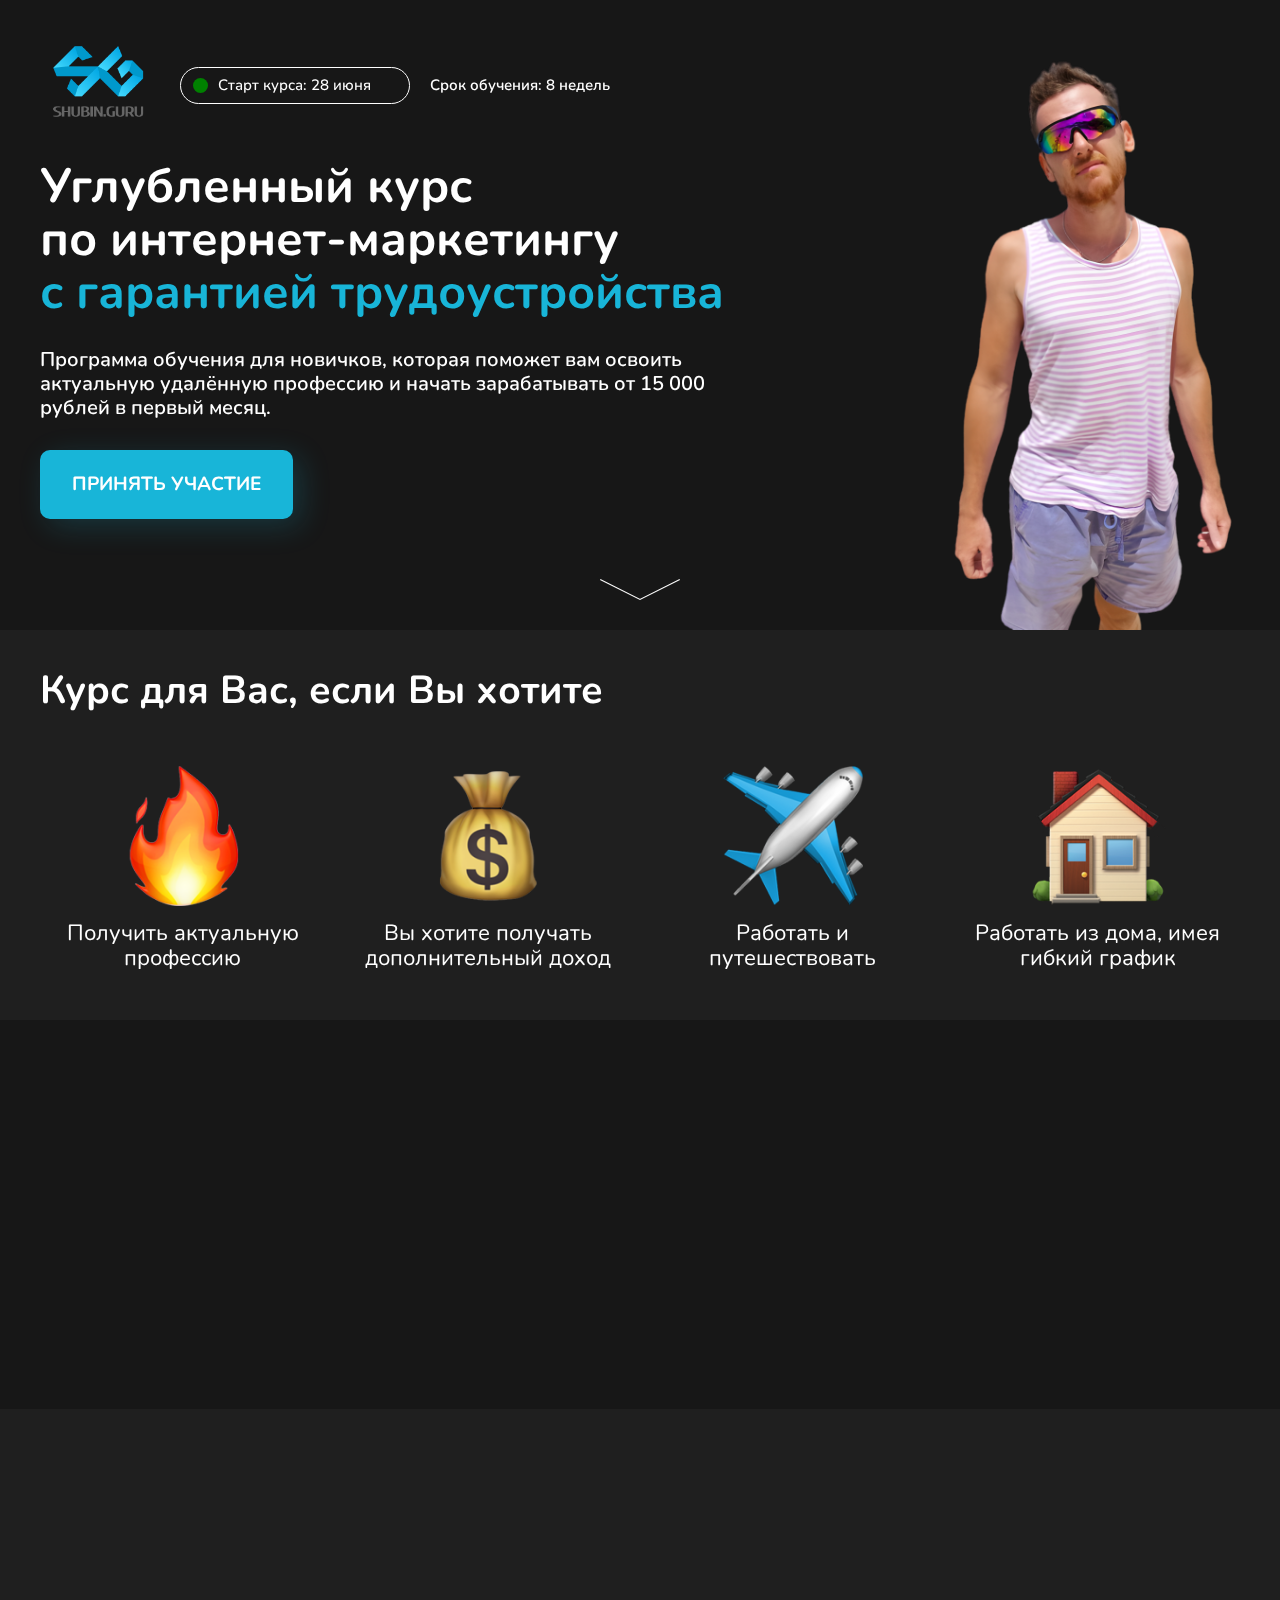
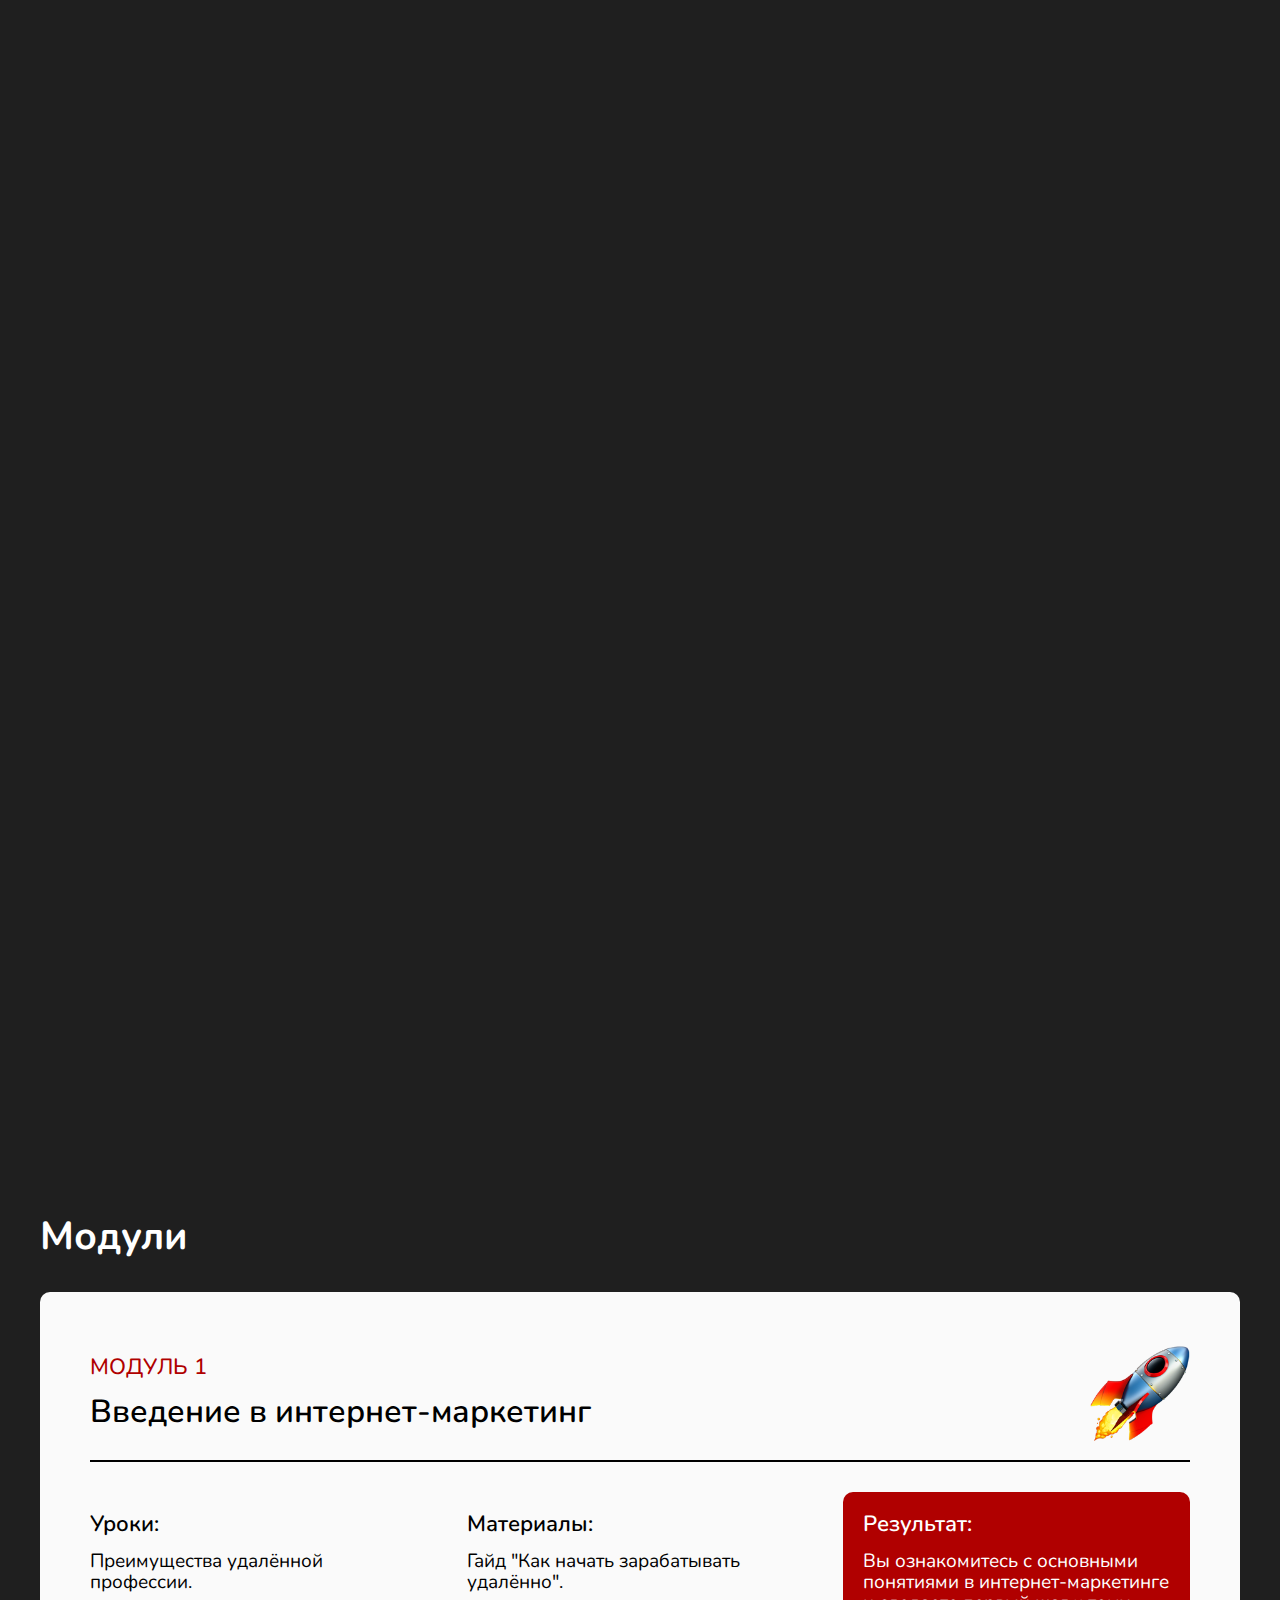
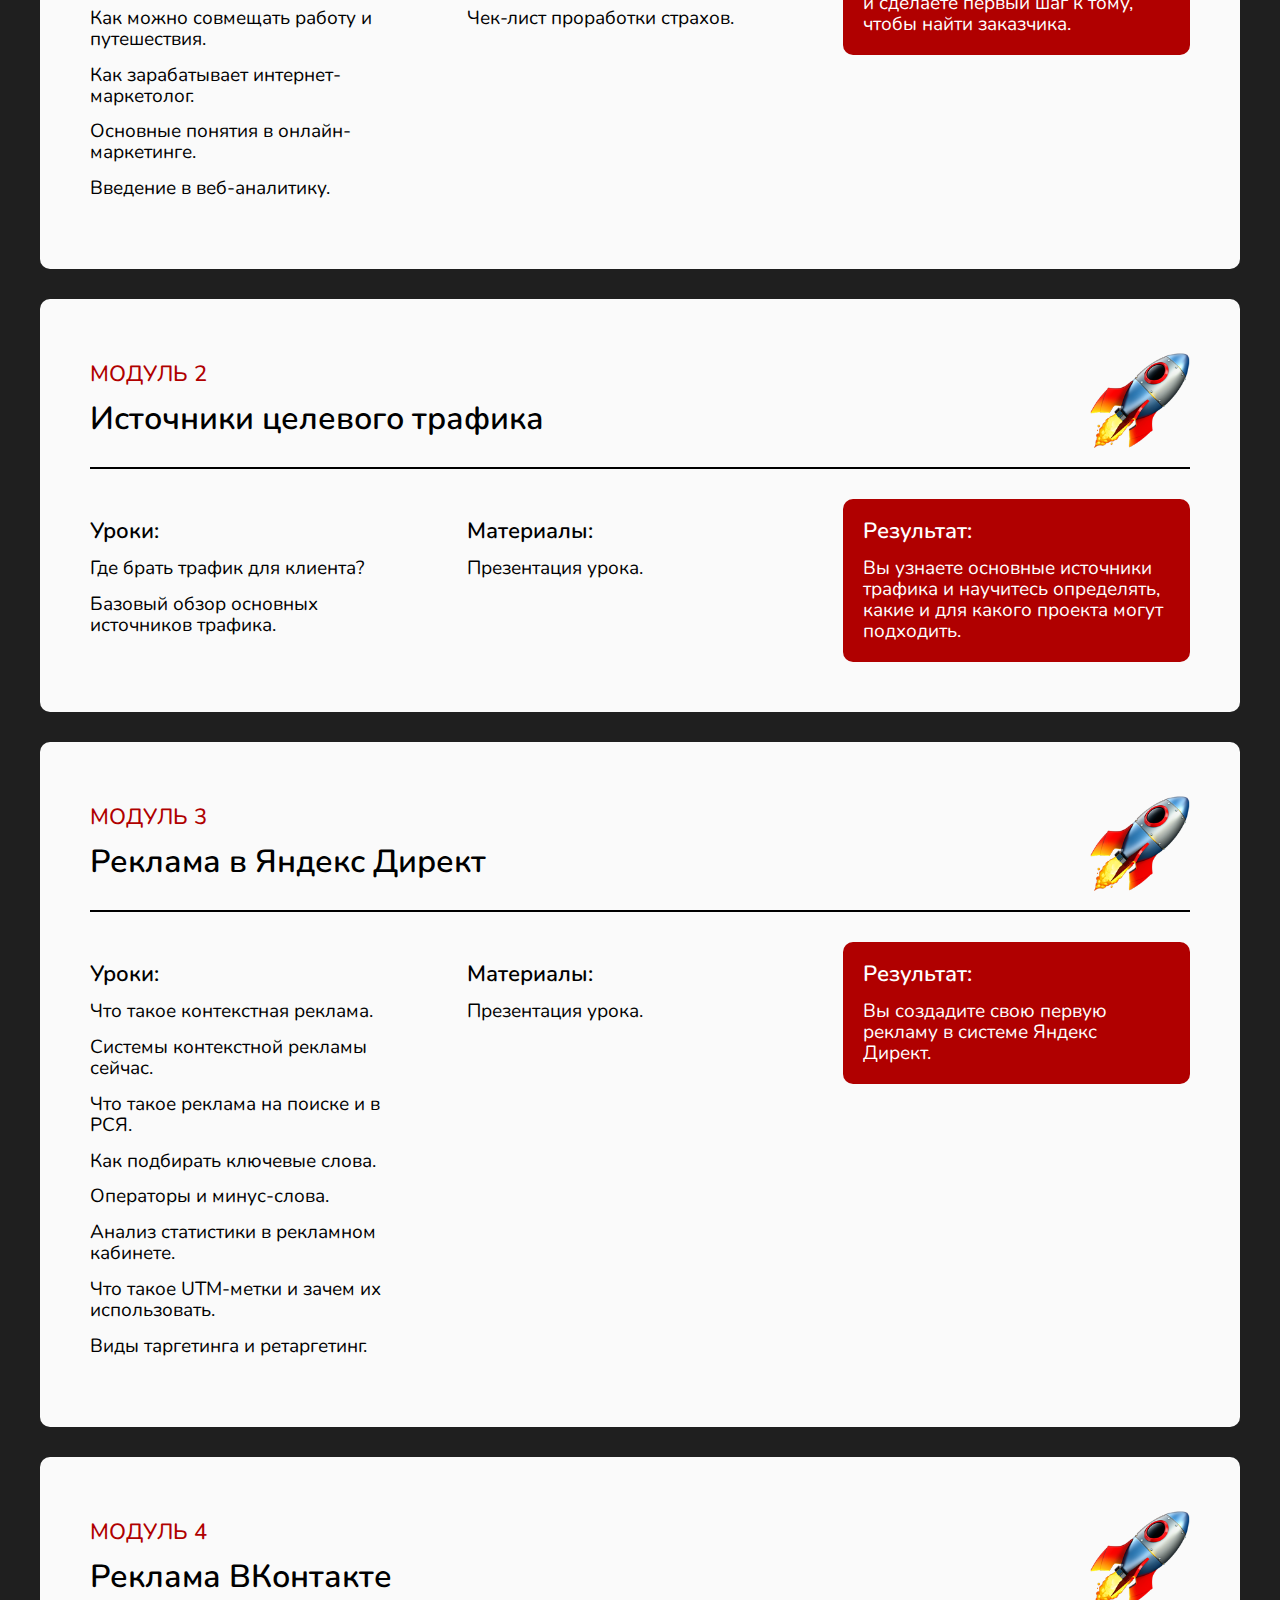
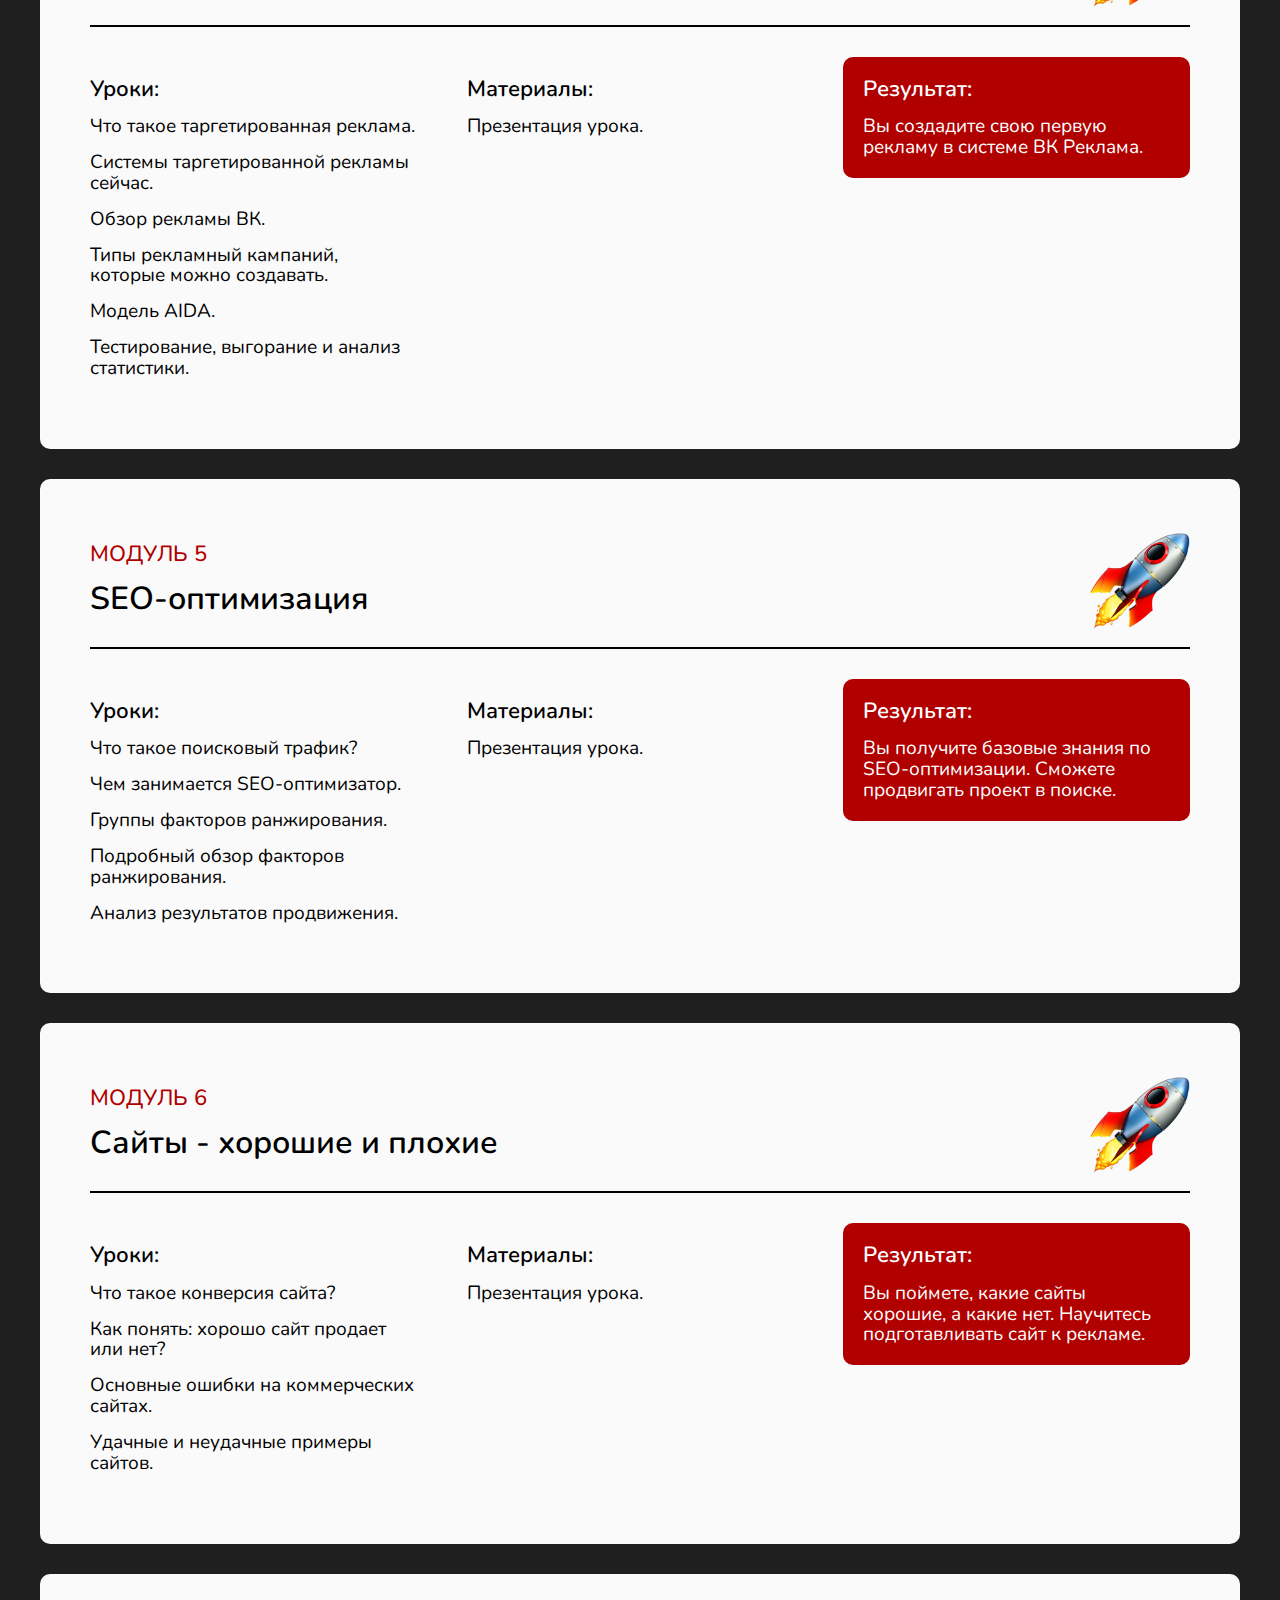
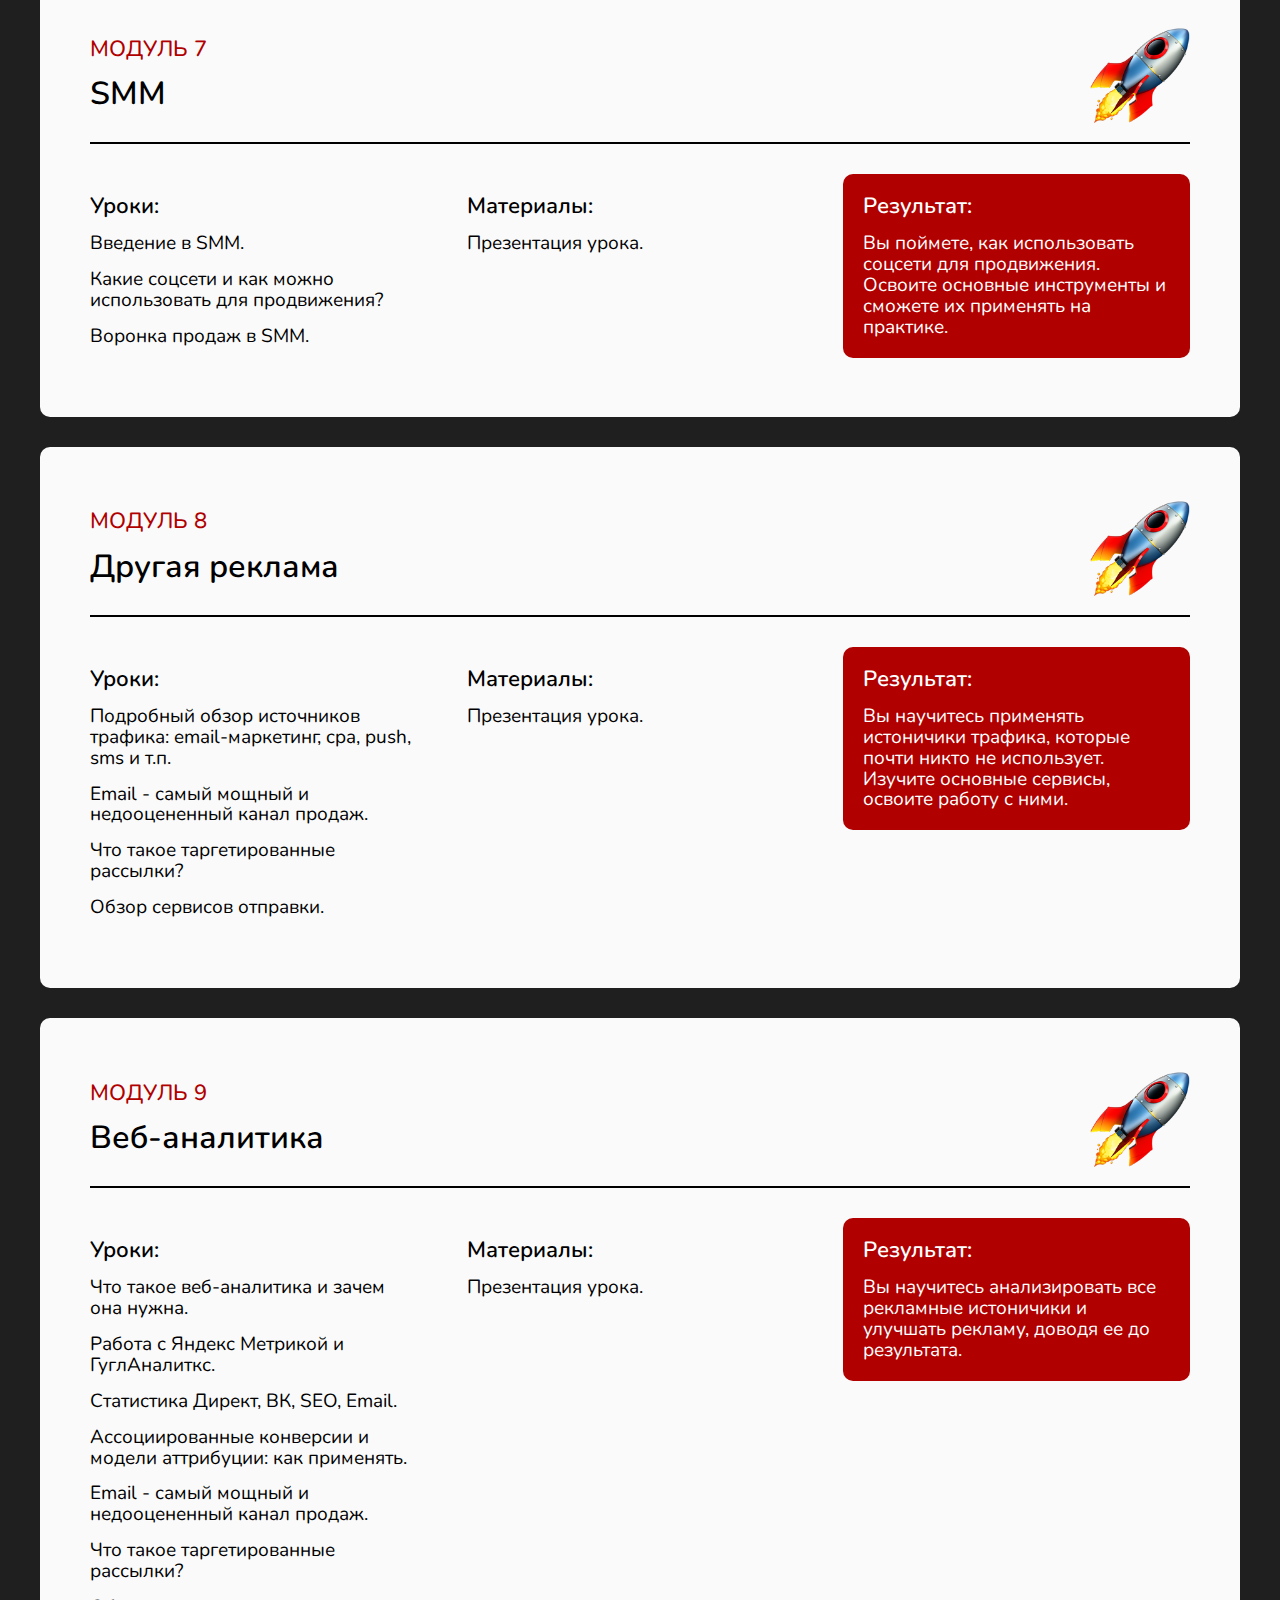
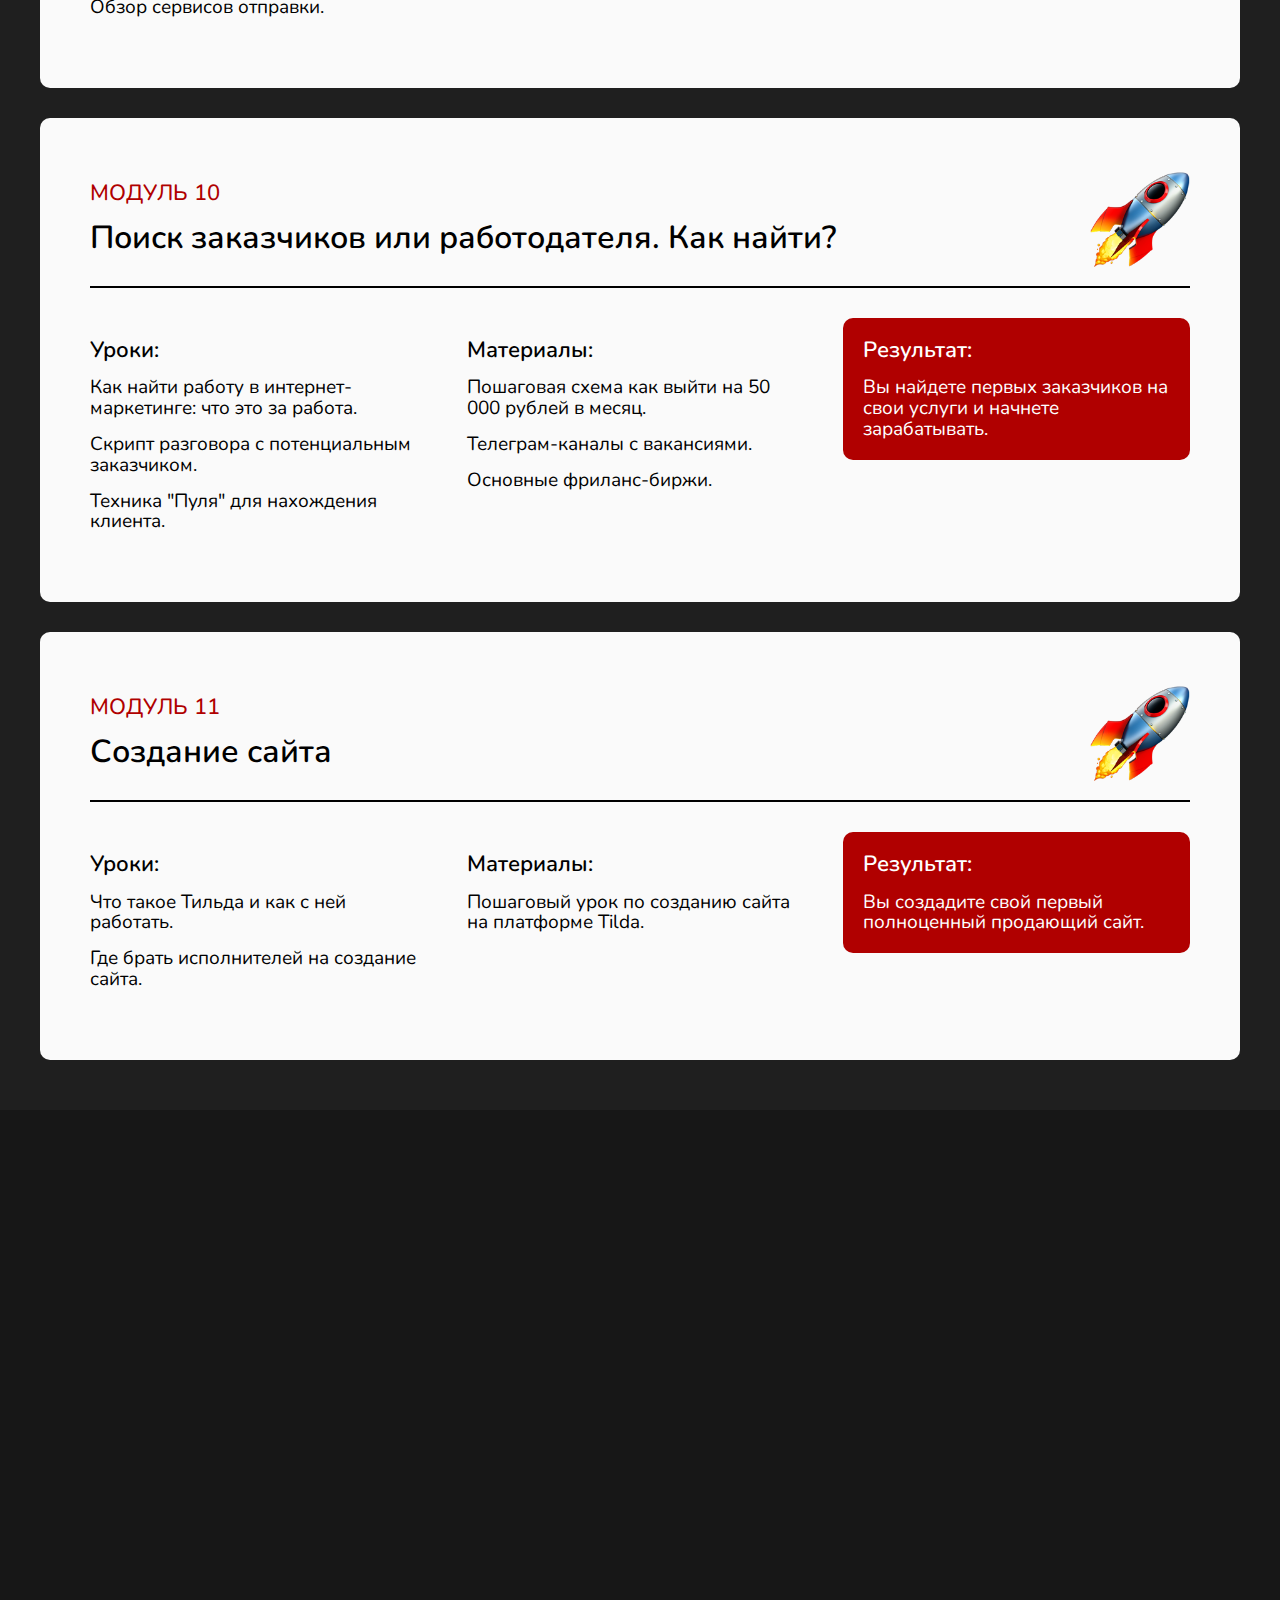
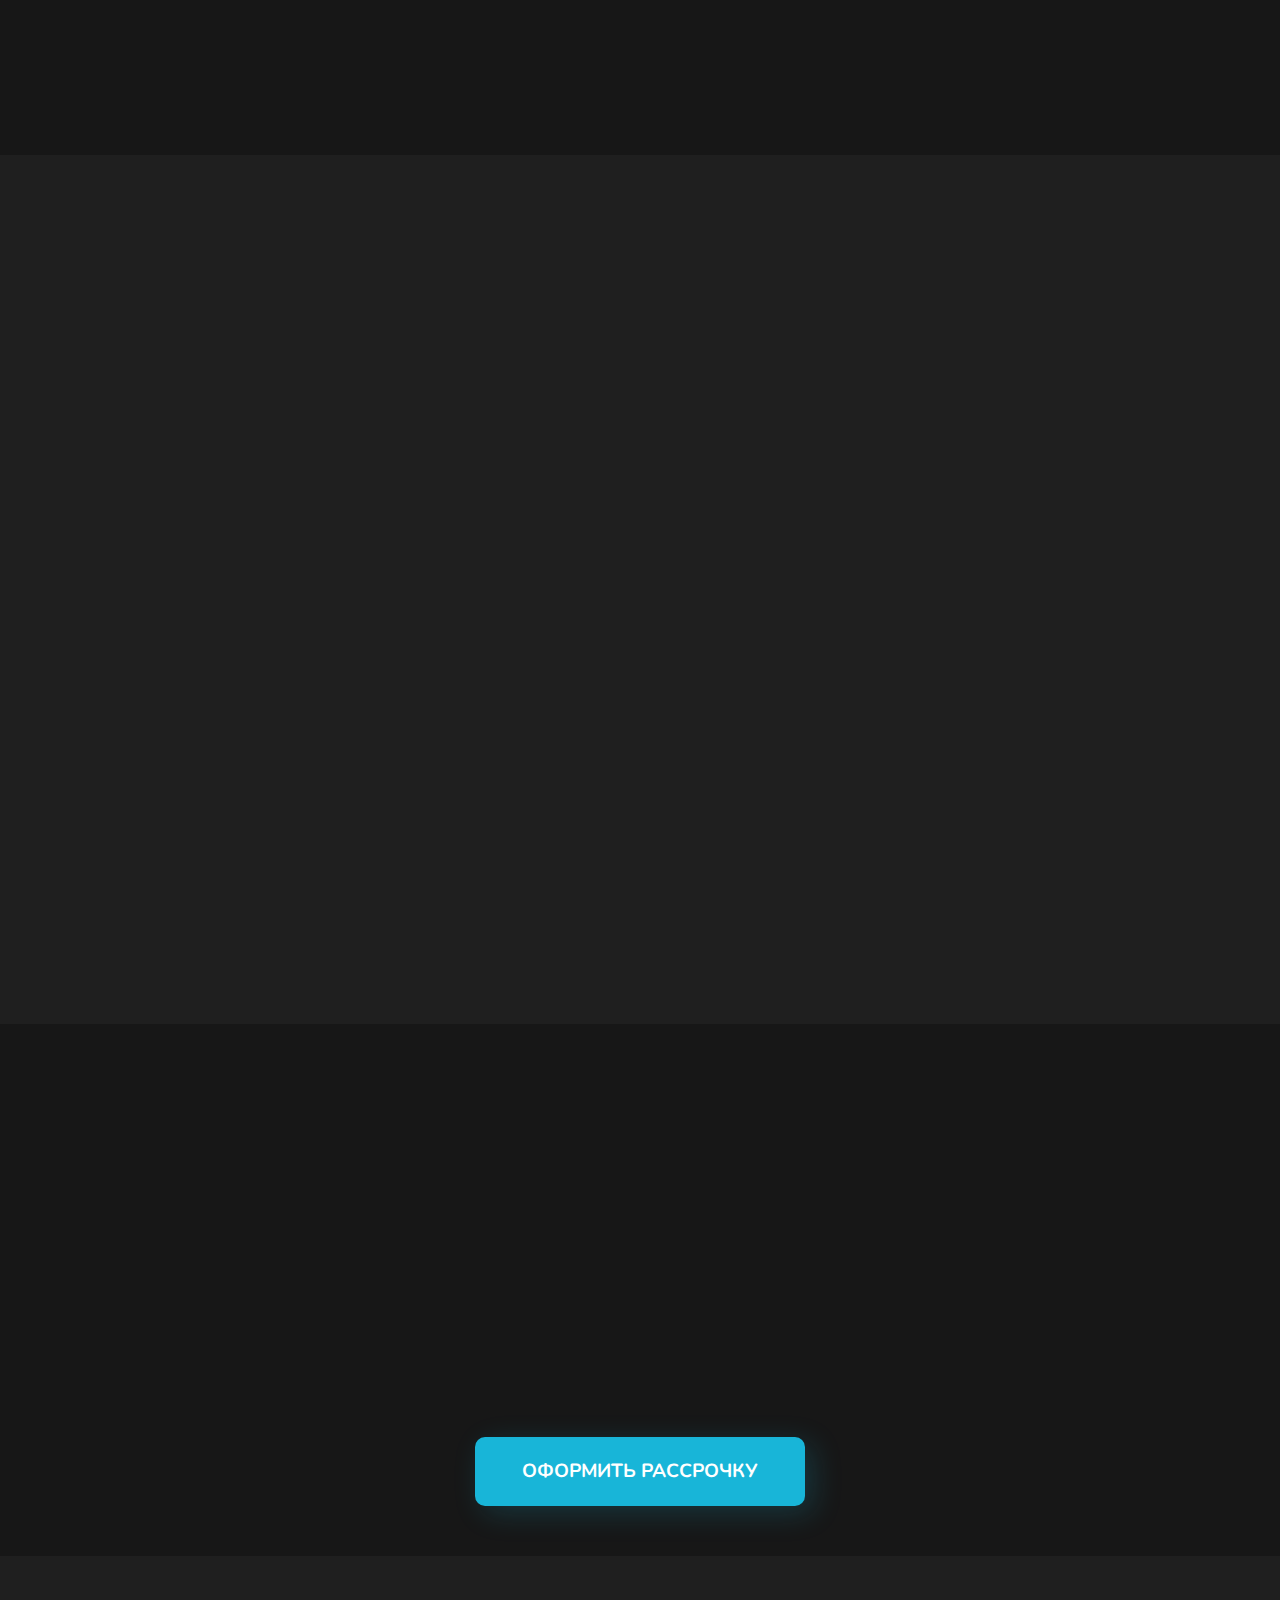
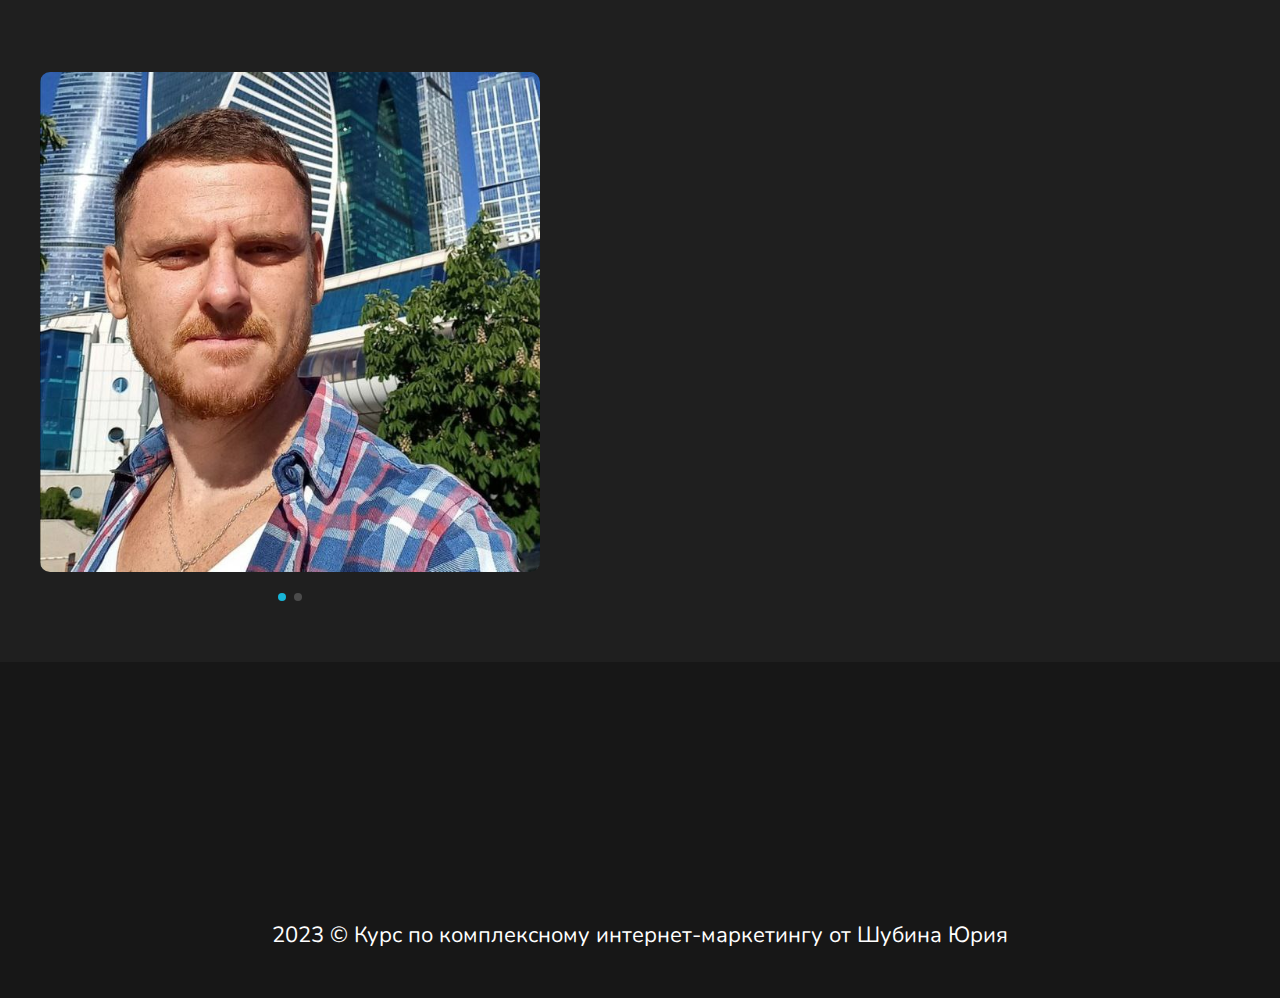
==== index.html @ 7ccded79 "fix: v21" ====
<!DOCTYPE html>
<html lang="ru">

<head>
    <meta charset="UTF-8">
    <meta http-equiv="X-UA-Compatible" content="IE=edge">
    <meta name="description" content="Курс по интернет-маркетингу от Шубина Юрия">
    <meta name="viewport" content="width=device-width, initial-scale=1.0, minimum-scale=1.0, maximum-scale=1.0, user-scalable=no">
    <title>Курс по интернет-маркетингу от Шубина Юрия</title>

    <!-- <link rel="preconnect" href="https://fonts.googleapis.com">
    <link rel="preconnect" href="https://fonts.gstatic.com" crossorigin>
    <link href="https://fonts.googleapis.com/css2?family=Montserrat:wght@400;500;600;700&display=swap" rel="stylesheet"> -->

    <link rel="preconnect" href="https://fonts.googleapis.com">
    <link rel="preconnect" href="https://fonts.gstatic.com" crossorigin>
    <link href="https://fonts.googleapis.com/css2?family=Nunito:wght@400;500;600;700;800&display=swap" rel="stylesheet">

    <link rel="icon" href="./img/favicon.png">
    <link href="https://unpkg.com/aos@2.3.1/dist/aos.css" rel="stylesheet">
    <link rel="stylesheet" href="https://cdn.jsdelivr.net/npm/swiper@9/swiper-bundle.min.css"/>
    <link rel="stylesheet" href="./magnific/magnific-popup.css">
    <link rel="stylesheet" href="./css/style.css">
    <link rel="stylesheet" href="./css/main.css">
</head>

<body class="main__body">

<!-- Main Page -->
<main>

<!-- Hero -->
<section class="hero">
    <div class="container">

        <div class="hero__wrapper" onload="go()" data-aos="fade-up">
            <div class="hero__content">
                <div class="hero__top">
                    <img class="hero__logo logo" src="./img/logo.png" alt="logo">
    
                    <div class="hero__top-date">
                        <div class="atom"></div>
    
                        <p class="hero__top-text medium">Старт курса: 28 июня</p>
                    </div>
    
                    <p class="hero__top-text">Срок обучения: 8 недель</p>
                </div>
    
                <h1 class="hero__title">
                    Углубленный курс <br> по интернет-маркетингу <br><span class="pink">с гарантией трудоустройства</span>
                </h1>
                <p class="hero__pretitle-2">
                    Программа обучения для новичков, которая поможет вам освоить актуальную удалённую профессию и начать зарабатывать от 15 000 рублей в первый месяц.
                </p>
    
                <div class="hero__btns">
                    <a class="hero__btn" href="#btn1">ПРИНЯТЬ УЧАСТИЕ</a>
    
                    <!-- <svg class="hero__btn-arrow" viewBox="0 0 243.84 75.68" width="70" height="20" fill="white"><polygon class="cls-1" points="206 0 201.76 4.24 232.36 34.84 0 34.84 0 40.84 232.36 40.84 201.76 71.43 206 75.67 243.84 37.84 206 0"/> </g> </g> </svg> -->
    
                    <!-- <div class="hero__timeleft" id="timer">
                            <div class="timer-section">
                                <div class="hours-block">
                                    <span class="hours">00</span>
                                </div>
                            </div>
                            :
                            
                            <div class="timer-section">
                                <div class="minutes-block">
                                    <span class="minutes">00</span>
                                </div>
                            </div>
                            :
                            
                            <div class="timer-section">
                                <div class="seconds-block">
                                    <span class="seconds">00</span>
                                </div>
                            </div>
                    </div> -->
                </div>
    
                <!-- <div class="hero__gift">
                    <img class="hero__gift-icon" src="./img/hero/gift.png" alt="gift-icon">
    
                    <div class="hero__gift-box">
                        <p class="hero__gift-text">Зарегистрируйся и получи гайд</p>
    
                        <p class="hero__gift-text">«10 способов продвижения товаров на Wildberries»</p>
                    </div>
                </div> -->
            </div>

            <!-- <div class="hero__img-box">
                <img class="hero__img" src="./img/hero/hero-img.png" alt="hero-img">

            </div> -->
        </div>

        <div class="hero__bottom-arrow">
            <img src="./img/icons/arrow-bottom.svg" alt="arrow-bottom">
        </div>

    </div>

</section>

<!-- Benefits -->
<!-- <section class="benefits">
    <div class="container">
        
        <h2 class="benefits__title section-title">На мастер-классе ты получишь:</h2>

        <div class="benefits__wrapper">
            <div class="benefits__item">
                <img class="benefits__item-img" src="./img/benefits/favorite-site.png" alt="img">

                <p class="benefits__item-text">Пошаговый выход на Маркетплейсы </p>
            </div>

            <div class="benefits__item">
                <img class="benefits__item-img" src="./img/benefits/laptop.png" alt="img">

                <p class="benefits__item-text">Как выбрать товар</p>
            </div>

            <div class="benefits__item">
                <img class="benefits__item-img" src="./img/benefits/moneybox.png" alt="img">

                <p class="benefits__item-text">Поиск поставщика и производства</p>
            </div>

            <div class="benefits__item">
                <img class="benefits__item-img" src="./img/benefits/rouble.png" alt="img">

                <p class="benefits__item-text">Как просчитать unit-экономику до копейки </p>
            </div>

            <div class="benefits__item">
                <img class="benefits__item-img" src="./img/benefits/target.png" alt="img">

                <p class="benefits__item-text">Стратегия продвижения любого товара в топ за 14 дней</p>
            </div>
        </div>

    </div>
</section> -->

<!-- Reviews -->
<!-- <section class="reviews">
    <div class="container">
        
        <h2 class="reviews__title section-title">Отзывы участников</h2>

    </div>
    
    <div class="reviews__wrapper">
        <img class="reviews__img" src="./img/reviews/rev.jpg" alt="reviews-img">
        <img class="reviews__img" src="./img/reviews/rev.jpg" alt="reviews-img">
    </div>
    
</section> -->

<!-- For -->
<section class="for">
    <div class="container">
        <p class="section-title" data-aos="fade-right">Курс для Вас, если Вы хотите</p>
        <div class="for__wrapper box">
            <div class="payment__item" data-aos="fade-up">
                <div class="payment__item-img">
                    <img src="./img/icon-1.png" alt="icon">
                </div>
                <p class="payment__item-text">Получить актуальную профессию</p>
            </div>

            <div class="payment__item" data-aos="fade-up">
                <div class="payment__item-img">
                    <img src="./img/money.png" alt="icon">
                </div>
                <p class="payment__item-text">Вы хотите получать дополнительный доход</p>
            </div>

            <div class="payment__item" data-aos="fade-up">
                <div class="payment__item-img">
                    <img src="./img/travel.png" alt="icon">
                </div>
                <p class="payment__item-text">Работать и путешествовать</p>
            </div>

            <div class="payment__item" data-aos="fade-up">
                <div class="payment__item-img">
                    <img src="./img/home.png" alt="icon">
                </div>
                <p class="payment__item-text">Работать из дома, имея гибкий график</p>
            </div>
        </div>
    </div>
</section>

<!-- Result -->
<section class="result">
    <div class="container">
        <p class="section-title" data-aos="fade-right">По окончанию курса Вы</p>
        <div class="result__wrapper box">
            <div class="payment__item" data-aos="fade-right">
                <div class="payment__item-img">
                    <img src="./img/earth.png" alt="icon">
                </div>
                <p class="payment__item-text">Cможете работать там, где пожелаете</p>
            </div>

            <div class="payment__item" data-aos="fade-left">
                <div class="payment__item-img">
                    <img src="./img/job.png" alt="icon">
                </div>
                <p class="payment__item-text">Освоите современную профессию</p>
            </div>

            <div class="payment__item" data-aos="fade-left">
                <div class="payment__item-img">
                    <img src="./img/money-2.png" alt="icon">
                </div>
                <p class="payment__item-text">Получите первых клиентов и начнете зарабатывать</p>
            </div>
        </div>
    </div>
</section>

<!-- Tarif -->
<section class="tarif">
    <div class="container">
        <p class="section-title" data-aos="fade-right">Тарифы</p>

        <div class="tarif__wrapper box" data-aos="fade-up">
            <div class="tarif__item box__item">
                <div class="box__item-icon">
                    <img src="./img/tarif-1.png" alt="icon">
                </div>
                <p class="box__item-title">Тариф «Базовый»<br> 59 900 ₽</p>
                <ul class="box__item-list">
                    <li class="box__item-text"><span>Модуль 1.</span> Введение в курс</li>
                    <li class="box__item-text"><span>Модуль 2.</span> Источники целевого трафика</li>
                    <li class="box__item-text"><span>Модуль 3.</span> Реклама в Яндекс Директ</li>
                    <li class="box__item-text"><span>Модуль 4.</span> Реклама ВКонтакте</li>
                    <li class="box__item-text"><span>Модуль 5.</span> SEO-оптимизация</li>
                    <li class="box__item-text"><span>Модуль 6.</span> Сайты - хорошие и плохие</li>
                    <li class="box__item-text"><span>Модуль 7.</span> SMM</li>
                    <li class="box__item-text"><span>Модуль 8.</span> Другая реклама (email-, push-, контент-маркетинг)</li>
                    <li class="box__item-text"><span>Модуль 10.</span> Поиск заказчиков или работодателя. Как найти?</li>
                    <li class="box__item-text"><span>Модуль 11.</span> Создание сайта</li>
                    <li class="box__item-text"><span>Итоговая аттестация</span></li>
                </ul>
                <!-- <a class="tarif__btn hero__btn" href="https://shubin.guru/kurs/pay-basic.html" id="pay">ОПЛАТИТЬ</a> -->
                
                <a class="tarif__btn hero__btn modal__btn" id="btn1">ОПЛАТИТЬ</a>

                <a class="tarif__btn hero__btn modal__btn" id="btn4">ОФОРМИТЬ РАССРОЧКУ</a>

                <!-- <button
                    class="tarif__btn hero__btn"
                    type="button"
                    class="TINKOFF_BTN_YELLOW TINKOFF_SIZE_L"
                    onclick="tinkoff.create(
                        {
                        sum: 59900,
                        items: [{name: 'Курс по интернет-маркетингу Тариф Базовый', price: 59900, quantity: 1}],
                        promoCode: 'installment_0_0_4_4,5',
                        shopId: '8101ffd5-6ea6-4f5e-8627-ad7d4b9dac46',
                        showcaseId: '4b8e7611-7b03-4652-be69-e53b56f570b5',
                        },
                        {view: 'newTab'}
                    )"
                    >ОФОРМИТЬ РАССРОЧКУ
                </button> -->
            </div>

            <div class="tarif__item box__item">
                <div class="box__item-icon">
                    <img src="./img/tarif-2.png" alt="icon">
                </div>
                <p class="box__item-title">Тариф «Про»<br> 89 900 ₽</p>
                <ul class="box__item-list">
                    <li class="box__item-text"><span>Модуль 1.</span> Введение в курс</li>
                    <li class="box__item-text"><span>Модуль 2.</span> Источники целевого трафика</li>
                    <li class="box__item-text"><span>Модуль 3.</span> Реклама в Яндекс Директ</li>
                    <li class="box__item-text"><span>Модуль 4.</span> Реклама ВКонтакте</li>
                    <li class="box__item-text"><span>Модуль 5.</span> SEO-оптимизация</li>
                    <li class="box__item-text"><span>Модуль 6.</span> Сайты - хорошие и плохие</li>
                    <li class="box__item-text"><span>Модуль 7.</span> SMM</li>
                    <li class="box__item-text"><span>Модуль 8.</span> Другая реклама (email-, push-, контент-маркетинг)</li>
                    <li class="box__item-text"><span>Модуль 9.</span> Веб-аналитика</li>
                    <li class="box__item-text"><span>Модуль 10.</span> Поиск заказчиков или работодателя. Как найти?</li>
                    <li class="box__item-text"><span>Модуль 11.</span> Создание сайта</li>
                    <li class="box__item-text"><span>Итоговая аттестация</span></li>
                    <li class="box__item-text"><span>Стажировка 1 месяц после окончания обучения</span></li>
					<li class="box__item-text"><span>Всего 2 места</span></li>
                </ul>
                <!-- <a class="tarif__btn hero__btn" href="https://shubin.guru/kurs/pay-pro.html">ОПЛАТИТЬ</a> -->
                
                <a class="tarif__btn hero__btn modal__btn" id="btn2">ОПЛАТИТЬ</a>

                <a class="tarif__btn hero__btn modal__btn" id="btn5">ОФОРМИТЬ РАССРОЧКУ</a>

                <!-- <button
                    class="tarif__btn hero__btn"
                    type="button"
                    class="TINKOFF_BTN_YELLOW TINKOFF_SIZE_L"
                    onclick="tinkoff.create(
                        {
                        sum: 89900,
                        items: [{name: 'Курс по интернет-маркетингу Тариф Про', price: 89900, quantity: 1}],
                        promoCode: 'installment_0_0_3,installment_0_0_4,installment_0_0_6,installment_0_0_10,installment_0_0_12',
                        shopId: '8101ffd5-6ea6-4f5e-8627-ad7d4b9dac46',
                        showcaseId: '4b8e7611-7b03-4652-be69-e53b56f570b5',
                        },
                        {view: 'newTab'}
                    )"
                    >ОФОРМИТЬ РАССРОЧКУ
                </button> -->
            </div>
			
			<div class="tarif__item box__item">
                <div class="box__item-icon">
                    <img src="./img/tarif-1.png" alt="icon">
                </div>
                <p class="box__item-title">Тариф «Индивидуальный»<br> 149 900 ₽</p>
                <ul class="box__item-list">
                    <li class="box__item-text"><span>Модуль 1.</span> Введение в курс</li>
                    <li class="box__item-text"><span>Модуль 2.</span> Источники целевого трафика</li>
                    <li class="box__item-text"><span>Модуль 3.</span> Реклама в Яндекс Директ</li>
                    <li class="box__item-text"><span>Модуль 4.</span> Реклама ВКонтакте</li>
                    <li class="box__item-text"><span>Модуль 5.</span> SEO-оптимизация</li>
                    <li class="box__item-text"><span>Модуль 6.</span> Сайты - хорошие и плохие</li>
                    <li class="box__item-text"><span>Модуль 7.</span> SMM</li>
                    <li class="box__item-text"><span>Модуль 8.</span> Другая реклама (email-, push-, контент-маркетинг)</li>
                    <li class="box__item-text"><span>Модуль 9.</span> Веб-аналитика</li>
                    <li class="box__item-text"><span>Модуль 10.</span> Поиск заказчиков или работодателя. Как найти?</li>
                    <li class="box__item-text"><span>Модуль 11.</span> Создание сайта</li>
                    <li class="box__item-text"><span>Итоговая аттестация</span></li>
					<li class="box__item-text"><span>Стажировка 1 месяц после окончания обучения</span></li>
					<li class="box__item-text"><span>Полностью индивидуальная работа и обучение</span></li>
					<li class="box__item-text"><span>Всего 1 место</span></li>
                </ul>
                <!-- <a class="tarif__btn hero__btn" href="https://shubin.guru/kurs/pay-individual.html">ОПЛАТИТЬ</a> -->

                <a class="tarif__btn hero__btn modal__btn" id="btn3">ОПЛАТИТЬ</a>

                <a class="tarif__btn hero__btn modal__btn" id="btn6">ОФОРМИТЬ РАССРОЧКУ</a>

                <!-- <button
                    class="tarif__btn hero__btn"
                    type="button"
                    class="TINKOFF_BTN_YELLOW TINKOFF_SIZE_L"
                    onclick="tinkoff.create(
                        {
                        sum: 149900,
                        items: [{name: 'Курс по интернет-маркетингу Тариф Базовый', price: 59900, quantity: 1}],
                        promoCode: 'installment_0_0_3_4',
                        shopId: '8101ffd5-6ea6-4f5e-8627-ad7d4b9dac46',
                        showcaseId: '4b8e7611-7b03-4652-be69-e53b56f570b5',
                        },
                        {view: 'newTab'}
                    )"
                    >ОФОРМИТЬ РАССРОЧКУ
                </button> -->
            </div>
        </div>
    </div>
</section>

<!-- Module -->
<section class="module">
    <div class="container">
        <p class="section-title">Модули</p>

        <div class="module__wrapper">
            <div class="module__item box__item">
                <div class="module__top">
                    <div class="module__top-box">
                        <p class="module__top-pretitle">МОДУЛЬ 1</p>
                        <p class="module__top-title">Введение в интернет-маркетинг</p>
                    </div>

                    <div class="module__top-img">
                        <img src="./img/module-1.png" alt="module">
                    </div>
                </div>

                <div class="module__inner">
                    <div class="module__item-list">
                        <p class="module__item-title">Уроки:</p>
                        <p class="module__item-text">Преимущества удалённой профессии.</p>
                        <p class="module__item-text">Как можно совмещать работу и путешествия.</p>
                        <p class="module__item-text">Как зарабатывает интернет-маркетолог.</p>
                        <p class="module__item-text">Основные понятия в онлайн-маркетинге.</p>
                        <p class="module__item-text">Введение в веб-аналитику.</p>
                    </div>
    
                    <div class="module__item-list">
                        <p class="module__item-title">Материалы:</p>
                        <p class="module__item-text">Гайд "Как начать зарабатывать удалённо".</p>
                        <p class="module__item-text">Чек-лист проработки страхов.</p>
                    </div>
    
                    <div class="module__item-list module__item-result">
                        <p class="module__item-title">Результат:</p>
                        <p class="module__item-text">Вы ознакомитесь с основными понятиями в интернет-маркетинге и сделаете первый шаг к тому, чтобы найти заказчика.</p>
                    </div>
                </div>
            </div>

            <div class="module__item box__item">
                <div class="module__top">
                    <div class="module__top-box">
                        <p class="module__top-pretitle">МОДУЛЬ 2</p>
                        <p class="module__top-title">Источники целевого трафика</p>
                    </div>

                    <div class="module__top-img">
                        <img src="./img/module-1.png" alt="module">
                    </div>
                </div>

                <div class="module__inner">
                    <div class="module__item-list">
                        <p class="module__item-title">Уроки:</p>
                        <p class="module__item-text">Где брать трафик для клиента?</p>
                        <p class="module__item-text">Базовый обзор основных источников трафика.</p>
                    </div>
    
                    <div class="module__item-list">
                        <p class="module__item-title">Материалы:</p>
                        <p class="module__item-text">Презентация урока.</p>
                    </div>
    
                    <div class="module__item-list module__item-result">
                        <p class="module__item-title">Результат:</p>
                        <p class="module__item-text">Вы узнаете основные источники трафика и научитесь определять, какие и для какого проекта могут подходить.</p>
                    </div>
                </div>
            </div>

            <div class="module__item box__item">
                <div class="module__top">
                    <div class="module__top-box">
                        <p class="module__top-pretitle">МОДУЛЬ 3</p>
                        <p class="module__top-title">Реклама в Яндекс Директ</p>
                    </div>

                    <div class="module__top-img">
                        <img src="./img/module-1.png" alt="module">
                    </div>
                </div>

                <div class="module__inner">
                    <div class="module__item-list">
                        <p class="module__item-title">Уроки:</p>
                        <p class="module__item-text">Что такое контекстная реклама.</p>
                        <p class="module__item-text">Системы контекстной рекламы сейчас.</p>
                        <p class="module__item-text">Что такое реклама на поиске и в РСЯ.</p>
                        <p class="module__item-text">Как подбирать ключевые слова.</p>
                        <p class="module__item-text">Операторы и минус-слова.</p>
                        <p class="module__item-text">Анализ статистики в рекламном кабинете.</p>
                        <p class="module__item-text">Что такое UTM-метки и зачем их использовать.</p>
                        <p class="module__item-text">Виды таргетинга и ретаргетинг.</p>
                    </div>
    
                    <div class="module__item-list">
                        <p class="module__item-title">Материалы:</p>
                        <p class="module__item-text">Презентация урока.</p>
                    </div>
    
                    <div class="module__item-list module__item-result">
                        <p class="module__item-title">Результат:</p>
                        <p class="module__item-text">Вы создадите свою первую рекламу в системе Яндекс Директ.</p>
                    </div>
                </div>
            </div>

            <div class="module__item box__item">
                <div class="module__top">
                    <div class="module__top-box">
                        <p class="module__top-pretitle">МОДУЛЬ 4</p>
                        <p class="module__top-title">Реклама ВКонтакте</p>
                    </div>

                    <div class="module__top-img">
                        <img src="./img/module-1.png" alt="module">
                    </div>
                </div>

                <div class="module__inner">
                    <div class="module__item-list">
                        <p class="module__item-title">Уроки:</p>
                        <p class="module__item-text">Что такое таргетированная реклама.</p>
                        <p class="module__item-text">Системы таргетированной рекламы сейчас.</p>
                        <p class="module__item-text">Обзор рекламы ВК.</p>
                        <p class="module__item-text">Типы рекламный кампаний, которые можно создавать.</p>
                        <p class="module__item-text">Модель AIDA.</p>
                        <p class="module__item-text">Тестирование, выгорание и анализ статистики.</p>
                    </div>
    
                    <div class="module__item-list">
                        <p class="module__item-title">Материалы:</p>
                        <p class="module__item-text">Презентация урока.</p>
                    </div>
    
                    <div class="module__item-list module__item-result">
                        <p class="module__item-title">Результат:</p>
                        <p class="module__item-text">Вы создадите свою первую рекламу в системе ВК Реклама.</p>
                    </div>
                </div>
            </div>

            <div class="module__item box__item">
                <div class="module__top">
                    <div class="module__top-box">
                        <p class="module__top-pretitle">МОДУЛЬ 5</p>
                        <p class="module__top-title">SEO-оптимизация</p>
                    </div>

                    <div class="module__top-img">
                        <img src="./img/module-1.png" alt="module">
                    </div>
                </div>

                <div class="module__inner">
                    <div class="module__item-list">
                        <p class="module__item-title">Уроки:</p>
                        <p class="module__item-text">Что такое поисковый трафик?</p>
                        <p class="module__item-text">Чем занимается SEO-оптимизатор.</p>
                        <p class="module__item-text">Группы факторов ранжирования.</p>
                        <p class="module__item-text">Подробный обзор факторов ранжирования.</p>
                        <p class="module__item-text">Анализ результатов продвижения.</p>
                    </div>
    
                    <div class="module__item-list">
                        <p class="module__item-title">Материалы:</p>
                        <p class="module__item-text">Презентация урока.</p>
                    </div>
    
                    <div class="module__item-list module__item-result">
                        <p class="module__item-title">Результат:</p>
                        <p class="module__item-text">Вы получите базовые знания по SEO-оптимизации. Сможете продвигать проект в поиске.</p>
                    </div>
                </div>
            </div>

            <div class="module__item box__item">
                <div class="module__top">
                    <div class="module__top-box">
                        <p class="module__top-pretitle">МОДУЛЬ 6</p>
                        <p class="module__top-title">Сайты - хорошие и плохие</p>
                    </div>

                    <div class="module__top-img">
                        <img src="./img/module-1.png" alt="module">
                    </div>
                </div>

                <div class="module__inner">
                    <div class="module__item-list">
                        <p class="module__item-title">Уроки:</p>
                        <p class="module__item-text">Что такое конверсия сайта?</p>
                        <p class="module__item-text">Как понять: хорошо сайт продает или нет?</p>
                        <p class="module__item-text">Основные ошибки на коммерческих сайтах.</p>
                        <p class="module__item-text">Удачные и неудачные примеры сайтов.</p>
                    </div>
    
                    <div class="module__item-list">
                        <p class="module__item-title">Материалы:</p>
                        <p class="module__item-text">Презентация урока.</p>
                    </div>
    
                    <div class="module__item-list module__item-result">
                        <p class="module__item-title">Результат:</p>
                        <p class="module__item-text">Вы поймете, какие сайты хорошие, а какие нет. Научитесь подготавливать сайт к рекламе.</p>
                    </div>
                </div>
            </div>

            <div class="module__item box__item">
                <div class="module__top">
                    <div class="module__top-box">
                        <p class="module__top-pretitle">МОДУЛЬ 7</p>
                        <p class="module__top-title">SMM</p>
                    </div>

                    <div class="module__top-img">
                        <img src="./img/module-1.png" alt="module">
                    </div>
                </div>

                <div class="module__inner">
                    <div class="module__item-list">
                        <p class="module__item-title">Уроки:</p>
                        <p class="module__item-text">Введение в SMM.</p>
                        <p class="module__item-text">Какие соцсети и как можно использовать для продвижения?</p>
                        <p class="module__item-text">Воронка продаж в SMM.</p>
                    </div>
    
                    <div class="module__item-list">
                        <p class="module__item-title">Материалы:</p>
                        <p class="module__item-text">Презентация урока.</p>
                    </div>
    
                    <div class="module__item-list module__item-result">
                        <p class="module__item-title">Результат:</p>
                        <p class="module__item-text">Вы поймете, как использовать соцсети для продвижения. Освоите основные инструменты и сможете их применять на практике.</p>
                    </div>
                </div>
            </div>

            <div class="module__item box__item">
                <div class="module__top">
                    <div class="module__top-box">
                        <p class="module__top-pretitle">МОДУЛЬ 8</p>
                        <p class="module__top-title">Другая реклама</p>
                    </div>

                    <div class="module__top-img">
                        <img src="./img/module-1.png" alt="module">
                    </div>
                </div>

                <div class="module__inner">
                    <div class="module__item-list">
                        <p class="module__item-title">Уроки:</p>
                        <p class="module__item-text">Подробный обзор источников трафика: email-маркетинг, cpa, push, sms и т.п.</p>
                        <p class="module__item-text">Email - самый мощный и недооцененный канал продаж.</p>
                        <p class="module__item-text">Что такое таргетированные рассылки?</p>
                        <p class="module__item-text">Обзор сервисов отправки.</p>
                    </div>
    
                    <div class="module__item-list">
                        <p class="module__item-title">Материалы:</p>
                        <p class="module__item-text">Презентация урока.</p>
                    </div>
    
                    <div class="module__item-list module__item-result">
                        <p class="module__item-title">Результат:</p>
                        <p class="module__item-text">Вы научитесь применять истоничики трафика, которые почти никто не использует. Изучите основные сервисы, освоите работу с ними.</p>
                    </div>
                </div>
            </div>

            <div class="module__item box__item">
                <div class="module__top">
                    <div class="module__top-box">
                        <p class="module__top-pretitle">МОДУЛЬ 9</p>
                        <p class="module__top-title">Веб-аналитика</p>
                    </div>

                    <div class="module__top-img">
                        <img src="./img/module-1.png" alt="module">
                    </div>
                </div>

                <div class="module__inner">
                    <div class="module__item-list">
                        <p class="module__item-title">Уроки:</p>
                        <p class="module__item-text">Что такое веб-аналитика и зачем она нужна.</p>
                        <p class="module__item-text">Работа с Яндекс Метрикой и ГуглАналиткс.</p>
                        <p class="module__item-text">Статистика Директ, ВК, SEO, Email.</p>
                        <p class="module__item-text">Ассоциированные конверсии и модели аттрибуции: как применять.</p>
                        <p class="module__item-text">Email - самый мощный и недооцененный канал продаж.</p>
                        <p class="module__item-text">Что такое таргетированные рассылки?</p>
                        <p class="module__item-text">Обзор сервисов отправки.</p>
                    </div>
    
                    <div class="module__item-list">
                        <p class="module__item-title">Материалы:</p>
                        <p class="module__item-text">Презентация урока.</p>
                    </div>
    
                    <div class="module__item-list module__item-result">
                        <p class="module__item-title">Результат:</p>
                        <p class="module__item-text">Вы научитесь анализировать все рекламные истоничики и улучшать рекламу, доводя ее до результата.</p>
                    </div>
                </div>
            </div>

            <div class="module__item box__item">
                <div class="module__top">
                    <div class="module__top-box">
                        <p class="module__top-pretitle">МОДУЛЬ 10</p>
                        <p class="module__top-title">Поиск заказчиков или работодателя. Как найти?</p>
                    </div>

                    <div class="module__top-img">
                        <img src="./img/module-1.png" alt="module">
                    </div>
                </div>

                <div class="module__inner">
                    <div class="module__item-list">
                        <p class="module__item-title">Уроки:</p>
                        <p class="module__item-text">Как найти работу в интернет-маркетинге: что это за работа.</p>
                        <p class="module__item-text">Скрипт разговора с потенциальным заказчиком.</p>
                        <p class="module__item-text">Техника "Пуля" для нахождения клиента.</p>
                    </div>
    
                    <div class="module__item-list">
                        <p class="module__item-title">Материалы:</p>
                        <p class="module__item-text">Пошаговая схема как выйти на 50 000 рублей в месяц.</p>
                        <p class="module__item-text">Телеграм-каналы с вакансиями.</p>
                        <p class="module__item-text">Основные фриланс-биржи.</p>
                    </div>
    
                    <div class="module__item-list module__item-result">
                        <p class="module__item-title">Результат:</p>
                        <p class="module__item-text">Вы найдете первых заказчиков на свои услуги и начнете зарабатывать.</p>
                    </div>
                </div>
            </div>

            <div class="module__item box__item">
                <div class="module__top">
                    <div class="module__top-box">
                        <p class="module__top-pretitle">МОДУЛЬ 11</p>
                        <p class="module__top-title">Создание сайта</p>
                    </div>

                    <div class="module__top-img">
                        <img src="./img/module-1.png" alt="module">
                    </div>
                </div>

                <div class="module__inner">
                    <div class="module__item-list">
                        <p class="module__item-title">Уроки:</p>
                        <p class="module__item-text">Что такое Тильда и как с ней работать.</p>
                        <p class="module__item-text">Где брать исполнителей на создание сайта.</p>
                    </div>
    
                    <div class="module__item-list">
                        <p class="module__item-title">Материалы:</p>
                        <p class="module__item-text">Пошаговый урок по созданию сайта на платформе Tilda.</p>
                    </div>
    
                    <div class="module__item-list module__item-result">
                        <p class="module__item-title">Результат:</p>
                        <p class="module__item-text">Вы создадите свой первый полноценный продающий сайт.</p>
                    </div>
                </div>
            </div>
        </div>
    </div>
</section>

<!-- Answer -->
<section class="answer">
    <div class="container">
        <div class="answer__wrapper">
            <p class="section-title" data-aos="fade-right">Часто задаваемые вопросы</p>

            <!-- Accordion -->
            <div class="accordion" data-aos="fade-up">
                <div class="accordion__item">
                    <div class="accordion__item-trigger">
                        <div class="trigger__text">Этот курс для новичков или для профи?</div>
                        <div class="trigger__img">
                            <span class="line1"></span>
                            <span class="line2"></span>
                        </div>
                    </div>
                    <div class="accordion__item-content">
                        <div class="content__text">Этот курс больше прежде всего рассчитан для новичков. Также он подойдет узких специалистам (сммшикам, директологам), потому что на курсе мы рассматриваем интернет-маркетинг в комплексе.</div>
                    </div>
                </div>

                <div class="accordion__item">
                    <div class="accordion__item-trigger">
                        <div class="trigger__text">Когда я начну зарабатывать на интернет-маркетинге?</div>
                        <div class="trigger__img">
                            <span class="line1"></span>
                            <span class="line2"></span>
                        </div>
                    </div>
                    <div class="accordion__item-content">
                        <div class="content__text">Программа курса построена так, что Вы сможете найти первых клиентов уже в процессе обучения. На курсе делается упор на практику, а для этого нужны клиенты, поэтому этим вопросом мы занимаемся на каждом уроке.</div>
                    </div>
                </div>

                <div class="accordion__item">
                    <div class="accordion__item-trigger">
                        <div class="trigger__text">Вы обещаете, что я смогу начать зарабатывать после курса. А если я не смогу?</div>
                        <div class="trigger__img">
                            <span class="line1"></span>
                            <span class="line2"></span>
                        </div>
                    </div>
                    <div class="accordion__item-content">
                        <div class="content__text">На курсе даются проверенные методики, чтобы найти клиентов или устроиться на работу. Всё, что Вам нужно - это выполнять домашние задания. Тогда результат придет! Если Вы по каким-то причинам не успели, материалы курса остаются у вас и вы всегда можете освежить их и начать заново.</div>
                    </div>
                </div>

                <div class="accordion__item">
                    <div class="accordion__item-trigger">
                        <div class="trigger__text">Уроки можно смотреть в записи?</div>
                        <div class="trigger__img">
                            <span class="line1"></span>
                            <span class="line2"></span>
                        </div>
                    </div>
                    <div class="accordion__item-content">
                        <div class="content__text">Я веду уроки онлайн, но если вы не сможете присутствовать - всегда можно посмотреть их в записи.</div>
                    </div>
                </div>

                <div class="accordion__item">
                    <div class="accordion__item-trigger">
                        <div class="trigger__text">Я боюсь, что не смогу усвоить технические знания. Они будут на курсе?</div>
                        <div class="trigger__img">
                            <span class="line1"></span>
                            <span class="line2"></span>
                        </div>
                    </div>
                    <div class="accordion__item-content">
                        <div class="content__text">Интернет-маркетинг - это не программирование. Никаких специальных знаний, которые связаны с написанием программ и кодов на курсе не будет. Тут можете не переживать!</div>
                    </div>
                </div>

                <div class="accordion__item">
                    <div class="accordion__item-trigger">
                        <div class="trigger__text">Можно вернуть деньги, если курс не понравился?</div>
                        <div class="trigger__img">
                            <span class="line1"></span>
                            <span class="line2"></span>
                        </div>
                    </div>
                    <div class="accordion__item-content">
                        <div class="content__text">Да, в течение 7 дней после старта можно вернуть деньги, если Вы остались недовольны.</div>
                    </div>
                </div>

                <div class="accordion__item">
                    <div class="accordion__item-trigger">
                        <div class="trigger__text">У меня есть проблемы с оплатой</div>
                        <div class="trigger__img">
                            <span class="line1"></span>
                            <span class="line2"></span>
                        </div>
                    </div>
                    <div class="accordion__item-content">
                        <div class="content__text">Напишите в поддержку телеграма: <a href="https://t.me/shubinyury">@shubinyury</a></div>
                    </div>
                </div>
            </div>
        </div>
    </div>
</section>

<!-- Review -->
<section class="review">
    <div class="container">
        <p class="section-title" data-aos="fade-right">Отзывы учеников</p>
        
        <div class="review__wrapper" data-aos="fade-up">
            <div class="swiper review__swiper">
                <div class="swiper-wrapper review__slider">
                    <div class="swiper-slide review__slide box__item">
                        <!-- <div class="review__slide-icon box__item-icon">
                        </div> -->
                        <img class="box__item-icon review__slide-icon" src="./img/review-1.png" alt="review">
                        <p class="box__item-title">Александр Бугаков</p>
                        <p class="box__item-text">Курс по интернет-маркетингу - это настоящая находка для тех, кто хочет разобраться в эффективных методах продвижения своего бизнеса в интернете. Программа обучения основана на реальных кейсах и практических заданиях, благодаря чему знания закрепляются на практике.</p>
                        <a class="box__item-link" href="#">Посмотреть видеоотзыв</a>
                    </div>

                    <div class="swiper-slide review__slide box__item">
                        <!-- <div class="review__slide-icon box__item-icon">
                        </div> -->
                        <img class="box__item-icon review__slide-icon" src="./img/review-2.png" alt="review">
                        <p class="box__item-title">Наталья Салькова</p>
                        <p class="box__item-text">Большое спасибо команде курса за такое качественное и максимально полезное обучение! Получилась целая мозаика знаний в интернет-маркетинге, которые теперь активно применяю на практике. Очень рекомендую данный курс всем, кто хочет выйти на новый уровень в своей онлайн-деятельности.</p>
                        <a class="box__item-link" href="#">Посмотреть видеоотзыв</a>
                    </div>

                    <div class="swiper-slide review__slide box__item">
                        <!-- <div class="review__slide-icon box__item-icon">
                        </div> -->
                        <img class="box__item-icon review__slide-icon" src="./img/review-3.png" alt="review">
                        <p class="box__item-title">Олеся Скопинцева</p>
                        <p class="box__item-text">Очень информативный курс, подробный разбор инструментов. Подача материала🔥. Очень приятно, что ты не просто дал  материал, а всей душой болел за нас, пока мы погружались в мир интернет-маркетинга, радовался за наши успехи, наставлял. Спасибо за новые знания и вовлечённость в процесс 🙂 Обязательно рекомендую тем, кому интересна тема и кто готов выйти из зоны комфорта😉</p>
                        <a class="box__item-link" href="#">Посмотреть видеоотзыв</a>
                    </div>

                    <div class="swiper-slide review__slide box__item">
                        <!-- <div class="review__slide-icon box__item-icon">
                        </div> -->
                        <img class="box__item-icon review__slide-icon" src="./img/review-4.png" alt="review">
                        <p class="box__item-title">Дмитрий Дудукалов</p>
                        <p class="box__item-text">Курс интернет-маркетинга - это идеальная возможность обучиться новым методам продвижения в интернете, понять, как правильно использовать рекламные инструменты и повысить конверсию своего сайта. Я очень довольна, что выбрала именно этот курс: получила не только теоретические знания, но и реальные навыки работы с рынком. Рекомендую всем!</p>
                        <a class="box__item-link" href="#">Посмотреть видеоотзыв</a>
                    </div>
                </div>

                <div class="swiper-pagination"></div>
            </div>

            <div class="review__btns">
                <div class="swiper-button-prev"></div>
                <div class="swiper-button-next"></div>
            </div>

            <a class="review__btn hero__btn" href="#pay">ПРИНЯТЬ УЧАСТИЕ</a>
        </div>
    </div>
</section>

<!-- Payment -->
<section class="payment">
    <div class="container">
        <p class="section-title" data-aos="fade-right">Можно платить частями</p>
        <div class="payment__wrapper" data-aos="fade-up">
            <div class="payment__item">
                <div class="payment__item-img">
                    <img src="./img/payment-1.png" alt="payment">
                </div>
                <p class="payment__item-text">Без процентов <span>на 3, 4, 6 или 12 месяцев</span></p>
            </div>

            <div class="payment__item">
                <div class="payment__item-img">
                    <img src="./img/payment-2.png" alt="payment">
                </div>
                <p class="payment__item-text">Первый взнос <span>только через месяц,</span> сейчас ничего не платите</p>
            </div>

            <div class="payment__item">
                <div class="payment__item-img">
                    <img src="./img/payment-3.png" alt="payment">
                </div>
                <p class="payment__item-text">Возможно только <span>для граждан России</span></p>
            </div>

            <div class="payment__item">
                <div class="payment__item-img">
                    <img src="./img/payment-4.png" alt="payment">
                </div>
                <p class="payment__item-text">По паспорту <span>18+</span></p>
            </div>
        </div>

        <a class="hero__btn payment__btn" href="#pay">ОФОРМИТЬ РАССРОЧКУ</a>
    </div>
</section>

<!-- About -->
<section class="about">
    <div class="container">
        <p class="section-title" data-aos="fade-right">Кто я</p>
        <div class="about__wrapper">

            <div class="swiper about__swiper">
                <div class="swiper-wrapper about__slider">
                    <div class="swiper-slide about__slide about__img">
                        <img src="./img/man-2.jpg" alt="about-img">
                    </div>
                    <div class="swiper-slide about__slide about__img">
                        <img src="./img/man-3.jpg" alt="about-img">
                    </div>
                </div>

                <div class="swiper-pagination"></div>
            </div>

            <div class="about__info" data-aos="fade-left">
                <p class="about__text">Меня живут Шубин Юрий. Я родился в Липецке</p>
                <p class="about__text">Интернет-маркетолог с 2007 года, работаю на удалёнке с 2015 года</p>
                <p class="about__text">Привёл своим клиентам заказов на сотни миллионов рублей</p>
                <p class="about__text">Предприниматель, путешественник, спикер в Университете «Синергия»</p>
                <p class="about__text">Посетил 25 стран суммарно</p>
                <p class="about__text">6 стран проживания – США, Тайланд, Вьетнам, Шри-Ланка, Бразилия, Индонезия (о. Бали)</p>
                <p class="about__text">Знаю 3 иностранных языка</p>
            </div>
        </div>
    </div>
</section>

</main>

<!-- Footer -->
<footer class="footer">
    <div class="container">
        
        <div class="footer__wrapper" data-aos="fade-right">
            <div class="footer__box">
                <p class="footer__logo">
                    <img src="./img/logo.png" alt="logo">
                </p>

                <!-- <p class="footer__text">2023 © Курс по комплексному интернет-маркетингу <br> от Шубина Юрия</p> -->

            </div>

            <div class="footer__box">
                <p class="footer__inn">
                    <span>ИП</span> Соломатина Ольга Владимировна <br>
                    <span>ОГРН:</span> 317682000027309 <br>
                    <span>ИНН:</span> 680903238499 <br>
                </p>
            </div>

            <div class="footer__box">
                <!-- <a class="footer__tel" href="#">8 (800) 550-76-19</a> -->

                <!-- <p class="footer__text">Подписывайтесь</p> -->

                <div class="footer__soc">
                    <a class="footer__soc-link" href="https://vk.com/shubinguru">
                        <svg width="40" height="40" viewBox="0 0 40 40" fill="none" xmlns="http://www.w3.org/2000/svg">
                            <rect width="40" height="40" rx="20" fill="#0077FF"/>
                            <path d="M20.9825 27C13.466 27 9.17864 21.7447 9 13H12.7651C12.8888 19.4184 15.6646 22.1371 17.8632 22.6977V13H21.4085V18.5355C23.5796 18.2973 25.8607 15.7748 26.6302 13H30.1755C29.8855 14.4391 29.3075 15.8017 28.4776 17.0025C27.6477 18.2033 26.5837 19.2166 25.3523 19.979C26.7269 20.6756 27.941 21.6615 28.9145 22.8717C29.888 24.082 30.5988 25.489 31 27H27.0974C26.7373 25.6876 26.0054 24.5128 24.9934 23.6228C23.9814 22.7328 22.7343 22.1673 21.4085 21.997V27H20.9825V27Z" fill="white"/>
                        </svg>
                        ВКонтакте
                    </a>
                    <a class="footer__soc-link" href="https://www.youtube.com/c/shubinguru">
                        <svg width="40" height="40" viewBox="0 0 40 40" fill="none" xmlns="http://www.w3.org/2000/svg">
                            <rect width="40" height="40" rx="20" fill="#F40000"/>
                            <path fill-rule="evenodd" clip-rule="evenodd" d="M11.2625 27.0568C10.8702 26.9408 10.5123 26.7343 10.219 26.4549C9.9256 26.1754 9.7054 25.8312 9.57695 25.4512C8.84292 23.4874 8.62543 15.2869 10.0391 13.6681C10.5096 13.1414 11.1739 12.8172 11.8878 12.7658C15.6802 12.3677 27.3975 12.4208 28.7432 12.8985C29.1217 13.0183 29.4675 13.2203 29.7547 13.4891C30.0419 13.758 30.263 14.0868 30.4015 14.451C31.2035 16.4812 31.2307 23.8589 30.2928 25.8095C30.044 26.3173 29.6275 26.7285 29.1102 26.9772C27.6965 27.6672 13.1383 27.6539 11.2625 27.0568ZM17.2842 23.2087L24.0808 19.7587L17.2842 16.2821V23.2087Z" fill="white"/>
                        </svg>
                        YouTube
                    </a>
                    <a class="footer__soc-link" href="https://instagram.com/shubin.guru">
                        <svg width="40" height="40" viewBox="0 0 40 40" fill="none" xmlns="http://www.w3.org/2000/svg">
                            <rect width="40" height="40" rx="20" fill="url(#paint0_radial_3708_1317)"/>
                            <path d="M20 11.8072C22.6506 11.8072 23.0121 11.8072 24.0964 11.8072C25.0602 11.8072 25.5422 12.0482 25.9036 12.1687C26.3855 12.4096 26.747 12.5301 27.1084 12.8916C27.4699 13.253 27.7108 13.6145 27.8313 14.0964C27.9518 14.4578 28.0723 14.9398 28.1928 15.9036C28.1928 16.988 28.1928 17.2289 28.1928 20C28.1928 22.7711 28.1928 23.0121 28.1928 24.0964C28.1928 25.0602 27.9518 25.5422 27.8313 25.9036C27.5904 26.3855 27.4699 26.747 27.1084 27.1084C26.747 27.4699 26.3855 27.7108 25.9036 27.8313C25.5422 27.9518 25.0602 28.0723 24.0964 28.1928C23.0121 28.1928 22.7711 28.1928 20 28.1928C17.2289 28.1928 16.988 28.1928 15.9036 28.1928C14.9398 28.1928 14.4578 27.9518 14.0964 27.8313C13.6145 27.5904 13.253 27.4699 12.8916 27.1084C12.5301 26.747 12.2892 26.3855 12.1687 25.9036C12.0482 25.5422 11.9277 25.0602 11.8072 24.0964C11.8072 23.0121 11.8072 22.7711 11.8072 20C11.8072 17.2289 11.8072 16.988 11.8072 15.9036C11.8072 14.9398 12.0482 14.4578 12.1687 14.0964C12.4096 13.6145 12.5301 13.253 12.8916 12.8916C13.253 12.5301 13.6145 12.2892 14.0964 12.1687C14.4578 12.0482 14.9398 11.9277 15.9036 11.8072C16.988 11.8072 17.3494 11.8072 20 11.8072ZM20 10C17.2289 10 16.988 10 15.9036 10C14.8193 10 14.0964 10.241 13.494 10.4819C12.8916 10.7229 12.2892 11.0843 11.6867 11.6867C11.0843 12.2892 10.8434 12.7711 10.4819 13.494C10.241 14.0964 10.1205 14.8193 10 15.9036C10 16.988 10 17.3494 10 20C10 22.7711 10 23.0121 10 24.0964C10 25.1807 10.241 25.9036 10.4819 26.506C10.7229 27.1084 11.0843 27.7108 11.6867 28.3133C12.2892 28.9157 12.7711 29.1566 13.494 29.5181C14.0964 29.759 14.8193 29.8795 15.9036 30C16.988 30 17.3494 30 20 30C22.6506 30 23.0121 30 24.0964 30C25.1807 30 25.9036 29.759 26.506 29.5181C27.1084 29.2771 27.7108 28.9157 28.3133 28.3133C28.9157 27.7108 29.1566 27.2289 29.5181 26.506C29.759 25.9036 29.8795 25.1807 30 24.0964C30 23.0121 30 22.6506 30 20C30 17.3494 30 16.988 30 15.9036C30 14.8193 29.759 14.0964 29.5181 13.494C29.2771 12.8916 28.9157 12.2892 28.3133 11.6867C27.7108 11.0843 27.2289 10.8434 26.506 10.4819C25.9036 10.241 25.1807 10.1205 24.0964 10C23.0121 10 22.7711 10 20 10Z" fill="white"/>
                            <path d="M20 14.8193C17.1084 14.8193 14.8193 17.1084 14.8193 20C14.8193 22.8916 17.1084 25.1807 20 25.1807C22.8916 25.1807 25.1807 22.8916 25.1807 20C25.1807 17.1084 22.8916 14.8193 20 14.8193ZM20 23.3735C18.1928 23.3735 16.6265 21.9277 16.6265 20C16.6265 18.1928 18.0723 16.6265 20 16.6265C21.8072 16.6265 23.3735 18.0723 23.3735 20C23.3735 21.8072 21.8072 23.3735 20 23.3735Z" fill="white"/>
                            <path d="M25.3012 15.9036C25.9666 15.9036 26.506 15.3642 26.506 14.6988C26.506 14.0334 25.9666 13.494 25.3012 13.494C24.6358 13.494 24.0964 14.0334 24.0964 14.6988C24.0964 15.3642 24.6358 15.9036 25.3012 15.9036Z" fill="white"/>
                            <defs>
                            <radialGradient id="paint0_radial_3708_1317" cx="0" cy="0" r="1" gradientUnits="userSpaceOnUse" gradientTransform="translate(40.8047 0.812501) scale(92.3719)">
                            <stop stop-color="#F9ED32"/>
                            <stop offset="0.36" stop-color="#EE2A7B"/>
                            <stop offset="0.44" stop-color="#D22A8A"/>
                            <stop offset="0.6" stop-color="#8B2AB2"/>
                            <stop offset="0.83" stop-color="#1B2AF0"/>
                            <stop offset="0.88" stop-color="#002AFF"/>
                            </radialGradient>
                            </defs>
                        </svg>
                        Instagram
                    </a>
                </div>
            </div>

            <div class="footer__box">
                <a class="footer__policy" href="#">Политика конфиденциальности</a>
                <a class="footer__policy" href="#">Договор оферты</a>
            </div>
        </div>

        <p class="footer__rights">2023 © Курс по комплексному интернет-маркетингу от Шубина Юрия</p>


    </div>
</footer>

<!-- MODALS -->

<div id="modal1" class="mfp-hide">
    <div class="tinkoffPayWidget">
        <form name="TinkoffPayForm" class="tinkoffPayForm"  onsubmit="pay(this); return false;">
            <div class="modal__top">
                <p class="modal__title">Тариф «Базовый»</p>
                <button title="Закрыть" class="mfp-close">×</button>
            </div>
            <input class="tinkoffPayRow" type="hidden" name="terminalkey" value="1686482332991">
            <input class="tinkoffPayRow" type="hidden" name="frame" value="false">
            <input class="tinkoffPayRow" type="hidden" name="language" value="ru">
            <input class="tinkoffPayRow" type="hidden" placeholder="Номер заказа" name="order">
            <input class="tinkoffPayRow" type="text" placeholder="Сумма заказа" id="tinkoffAmount" name="amount" value="59900" required readonly>
            <input class="tinkoffPayRow" type="hidden" placeholder="Описание заказа" name="description">
            <input class="tinkoffPayRow" type="text" placeholder="ФИО плательщика" name="name" required>
            <input class="tinkoffPayRow" type="text" placeholder="E-mail" id="tinkoffEmail" name="email" required>
            <input class="tinkoffPayRow" type="text" placeholder="Телефон" id="tinkoffPhone" name="phone" required>
            <input class="tinkoffPayRow" type="hidden" id="tinkoffReceipt" name="receipt" value=''>
            <input class="hero__btn" type="submit"  value="Оплатить">
        </form>
    </div>
</div>


<div id="modal2" class="mfp-hide">
    <div class="tinkoffPayWidget">
        <form name="TinkoffPayForm" class="tinkoffPayForm"  onsubmit="pay(this); return false;">
            <div class="modal__top">
                <p class="modal__title">Тариф «Про»</p>
                <button title="Закрыть" class="mfp-close">×</button>
            </div>
            <input class="tinkoffPayRow" type="hidden" name="terminalkey" value="1686482332991">
            <input class="tinkoffPayRow" type="hidden" name="frame" value="false">
            <input class="tinkoffPayRow" type="hidden" name="language" value="ru">
            <input class="tinkoffPayRow" type="hidden" placeholder="Номер заказа" name="order">
            <input class="tinkoffPayRow" type="text" placeholder="Сумма заказа" id="tinkoffAmount" name="amount" value="89900" required readonly>
            <input class="tinkoffPayRow" type="hidden" placeholder="Описание заказа" name="description">
            <input class="tinkoffPayRow" type="text" placeholder="ФИО плательщика" name="name" required>
            <input class="tinkoffPayRow" type="text" placeholder="E-mail" id="tinkoffEmail" name="email" required>
            <input class="tinkoffPayRow" type="text" placeholder="Телефон" id="tinkoffPhone" name="phone" required>
            <input class="tinkoffPayRow" type="hidden" id="tinkoffReceipt" name="receipt" value=''>
            <input class="hero__btn" type="submit"  value="Оплатить">
        </form>
    </div>
</div>


<div id="modal3" class="mfp-hide">
    <div class="tinkoffPayWidget">
        <form name="TinkoffPayForm" class="tinkoffPayForm"  onsubmit="pay(this); return false;">
            <div class="modal__top">
                <p class="modal__title">Тариф «Индивидуальный»</p>
                <button title="Закрыть" class="mfp-close">×</button>
            </div>
            <input class="tinkoffPayRow" type="hidden" name="terminalkey" value="1686482332991">
            <input class="tinkoffPayRow" type="hidden" name="frame" value="false">
            <input class="tinkoffPayRow" type="hidden" name="language" value="ru">
            <input class="tinkoffPayRow" type="hidden" placeholder="Номер заказа" name="order">
            <input class="tinkoffPayRow" type="text" placeholder="Сумма заказа" id="tinkoffAmount" name="amount" value="149900" required readonly>
            <input class="tinkoffPayRow" type="hidden" placeholder="Описание заказа" name="description">
            <input class="tinkoffPayRow" type="text" placeholder="ФИО плательщика" name="name" required>
            <input class="tinkoffPayRow" type="text" placeholder="E-mail" id="tinkoffEmail" name="email" required>
            <input class="tinkoffPayRow" type="text" placeholder="Телефон" id="tinkoffPhone" name="phone" required>
            <input class="tinkoffPayRow" type="hidden" id="tinkoffReceipt" name="receipt" value=''>
            <input class="hero__btn" type="submit"  value="Оплатить">
        </form>
    </div>
</div>


<div id="modal4" class="mfp-hide">
    <div class="tinkoffPayWidget tinkoffPayForm">
        <div class="modal__top">
            <p class="modal__title">Тариф «Базовый»</p>
            <button title="Закрыть" class="mfp-close">×</button>
        </div>

        <button
            class="tarif__btn hero__btn"
            type="button"
            class="TINKOFF_BTN_YELLOW TINKOFF_SIZE_L"
            onclick="tinkoff.create(
                {
                sum: 59900,
                items: [{name: 'Курс по интернет-маркетингу Тариф Базовый', price: 59900, quantity: 1}],
                promoCode: 'installment_0_0_3_4',
                shopId: '8101ffd5-6ea6-4f5e-8627-ad7d4b9dac46',
                showcaseId: '4b8e7611-7b03-4652-be69-e53b56f570b5',
                },
                {view: 'newTab'}
            )"
            >Рассрочка на 3 месяца
        </button>

        <button
            class="tarif__btn hero__btn"
            type="button"
            class="TINKOFF_BTN_YELLOW TINKOFF_SIZE_L"
            onclick="tinkoff.create(
                {
                sum: 59900,
                items: [{name: 'Курс по интернет-маркетингу Тариф Базовый', price: 59900, quantity: 1}],
                promoCode: 'installment_0_0_6_6,5',
                shopId: '8101ffd5-6ea6-4f5e-8627-ad7d4b9dac46',
                showcaseId: '4b8e7611-7b03-4652-be69-e53b56f570b5',
                },
                {view: 'newTab'}
            )"
            >Рассрочка на 6 месяца
        </button>

        <button
            class="tarif__btn hero__btn"
            type="button"
            class="TINKOFF_BTN_YELLOW TINKOFF_SIZE_L"
            onclick="tinkoff.create(
                {
                sum: 59900,
                items: [{name: 'Курс по интернет-маркетингу Тариф Базовый', price: 59900, quantity: 1}],
                promoCode: 'installment_0_0_12_11,5',
                shopId: '8101ffd5-6ea6-4f5e-8627-ad7d4b9dac46',
                showcaseId: '4b8e7611-7b03-4652-be69-e53b56f570b5',
                },
                {view: 'newTab'}
            )"
            >Рассрочка на 12 месяца
        </button>
        
    </div>
</div>

<div id="modal5" class="mfp-hide">
    <div class="tinkoffPayWidget tinkoffPayForm">
        <div class="modal__top">
            <p class="modal__title">Тариф «Про»</p>
            <button title="Закрыть" class="mfp-close">×</button>
        </div>

        <button
            class="tarif__btn hero__btn"
            type="button"
            class="TINKOFF_BTN_YELLOW TINKOFF_SIZE_L"
            onclick="tinkoff.create(
                {
                sum: 89900,
                items: [{name: 'Курс по интернет-маркетингу Тариф Базовый', price: 89900, quantity: 1}],
                promoCode: 'installment_0_0_3_4',
                shopId: '8101ffd5-6ea6-4f5e-8627-ad7d4b9dac46',
                showcaseId: '4b8e7611-7b03-4652-be69-e53b56f570b5',
                },
                {view: 'newTab'}
            )"
            >Рассрочка на 3 месяца
        </button>

        <button
            class="tarif__btn hero__btn"
            type="button"
            class="TINKOFF_BTN_YELLOW TINKOFF_SIZE_L"
            onclick="tinkoff.create(
                {
                sum: 89900,
                items: [{name: 'Курс по интернет-маркетингу Тариф Базовый', price: 89900, quantity: 1}],
                promoCode: 'installment_0_0_6_6,5',
                shopId: '8101ffd5-6ea6-4f5e-8627-ad7d4b9dac46',
                showcaseId: '4b8e7611-7b03-4652-be69-e53b56f570b5',
                },
                {view: 'newTab'}
            )"
            >Рассрочка на 6 месяца
        </button>

        <button
            class="tarif__btn hero__btn"
            type="button"
            class="TINKOFF_BTN_YELLOW TINKOFF_SIZE_L"
            onclick="tinkoff.create(
                {
                sum: 89900,
                items: [{name: 'Курс по интернет-маркетингу Тариф Базовый', price: 89900, quantity: 1}],
                promoCode: 'installment_0_0_12_11,5',
                shopId: '8101ffd5-6ea6-4f5e-8627-ad7d4b9dac46',
                showcaseId: '4b8e7611-7b03-4652-be69-e53b56f570b5',
                },
                {view: 'newTab'}
            )"
            >Рассрочка на 12 месяца
        </button>
        
    </div>
</div>

<div id="modal6" class="mfp-hide">
    <div class="tinkoffPayWidget tinkoffPayForm">
        <div class="modal__top">
            <p class="modal__title">Тариф «Индивидуальный»</p>
            <button title="Закрыть" class="mfp-close">×</button>
        </div>

        <button
            class="tarif__btn hero__btn"
            type="button"
            class="TINKOFF_BTN_YELLOW TINKOFF_SIZE_L"
            onclick="tinkoff.create(
                {
                sum: 149900,
                items: [{name: 'Курс по интернет-маркетингу Тариф Базовый', price: 149900, quantity: 1}],
                promoCode: 'installment_0_0_3_4',
                shopId: '8101ffd5-6ea6-4f5e-8627-ad7d4b9dac46',
                showcaseId: '4b8e7611-7b03-4652-be69-e53b56f570b5',
                },
                {view: 'newTab'}
            )"
            >Рассрочка на 3 месяца
        </button>

        <button
            class="tarif__btn hero__btn"
            type="button"
            class="TINKOFF_BTN_YELLOW TINKOFF_SIZE_L"
            onclick="tinkoff.create(
                {
                sum: 149900,
                items: [{name: 'Курс по интернет-маркетингу Тариф Базовый', price: 149900, quantity: 1}],
                promoCode: 'installment_0_0_6_6,5',
                shopId: '8101ffd5-6ea6-4f5e-8627-ad7d4b9dac46',
                showcaseId: '4b8e7611-7b03-4652-be69-e53b56f570b5',
                },
                {view: 'newTab'}
            )"
            >Рассрочка на 6 месяца
        </button>

        <button
            class="tarif__btn hero__btn"
            type="button"
            class="TINKOFF_BTN_YELLOW TINKOFF_SIZE_L"
            onclick="tinkoff.create(
                {
                sum: 149900,
                items: [{name: 'Курс по интернет-маркетингу Тариф Базовый', price: 149900, quantity: 1}],
                promoCode: 'installment_0_0_12_11,5',
                shopId: '8101ffd5-6ea6-4f5e-8627-ad7d4b9dac46',
                showcaseId: '4b8e7611-7b03-4652-be69-e53b56f570b5',
                },
                {view: 'newTab'}
            )"
            >Рассрочка на 12 месяца
        </button>
        
    </div>
</div>


</body>

<script src="https://code.jquery.com/jquery-3.7.0.min.js" integrity="sha256-2Pmvv0kuTBOenSvLm6bvfBSSHrUJ+3A7x6P5Ebd07/g=" crossorigin="anonymous"></script>

<script src="https://securepay.tinkoff.ru/html/payForm/js/tinkoff_v2.js"></script>
<script src="https://forma.tinkoff.ru/static/onlineScript.js"></script>

<script src="https://unpkg.com/aos@2.3.1/dist/aos.js"></script>
<script src="https://cdn.jsdelivr.net/npm/swiper@9/swiper-bundle.min.js"></script>
<script src="./js/scripts.js"></script>
<script src="./magnific/jquery.magnific-popup.min.js"></script>

</html>
---- css/style.css ----
* {
  padding: 0px;
  margin: 0px;
  border: 0px;
}

html {
    scroll-behavior: smooth !important;
}

*,
*:before,
*:after {
  -webkit-box-sizing: border-box;
  box-sizing: border-box;
}

aside,
nav,
footer,
header,
section {
  display: block;
}

body {
  line-height: 1;
  -ms-text-size-adjust: 100%;
  -moz-text-size-adjust: 100%;
  -webkit-text-size-adjust: 100%;
}

input::-ms-clear {
  display: none;
}

button {
  cursor: pointer;
}

button::-moz-focus-inner {
  padding: 0;
  border: 0;
}

a,
a:visited {
  text-decoration: none;
}

a:hover {
  text-decoration: none;
}

ul li {
  list-style: none;
}

img {
  vertical-align: top;
}

h1,
h2,
h3,
h4,
h5,
h6 {
  font-weight: inherit;
  font-size: inherit;
}

.modal__wrapper {
  position: fixed;
  left: 0;
  top: 0;
  bottom: 0;
  right: 0;
  background: rgba(0, 0, 0, 0.8);
  display: -webkit-box;
  display: -ms-flexbox;
  display: flex;
  -webkit-box-pack: center;
      -ms-flex-pack: center;
          justify-content: center;
  -webkit-box-align: center;
      -ms-flex-align: center;
          align-items: center;
  z-index: 2;
  display: none;
}

.modal__wrapper .modal {
  background: #f0f0f0;
  padding: 40px 45px;
  max-height: 620px;
  max-width: 560px;
  width: 100%;
  height: 100%;
}

.modal__wrapper .modal__title {
  text-align: center;
  font-weight: 700;
  font-size: 30px;
  line-height: 40px;
  color: #000;
  margin-bottom: 50px;
}

.modal__wrapper .modal__close {
  cursor: pointer;
  display: -webkit-box;
  display: -ms-flexbox;
  display: flex;
  -webkit-box-pack: end;
      -ms-flex-pack: end;
          justify-content: flex-end;
}

.modal__wrapper .modal__checkbox {
  display: -webkit-box;
  display: -ms-flexbox;
  display: flex;
  -webkit-box-align: start;
      -ms-flex-align: start;
          align-items: flex-start;
  gap: 8px;
  margin-top: 20px;
}

.modal__wrapper .modal__checkbox-text {
  color: #949494;
  font-size: 14px;
}

@font-face {
  font-family: "";
  src: url("") format("");
}

.container {
  max-width: 1280px;
  width: 100%;
  margin: 0 auto;
  padding: 0 40px;
}

body {
  font-weight: 400;
  font-size: 16px;
  color: #fff;
  background: #1F1F1F;
  font-family: "Nunito", sans-serif;
}

body.locked {
  overflow: hidden;
}

body::-webkit-scrollbar-track {
  -webkit-box-shadow: inset 0 0 6px rgba(0, 0, 0, 0.3);
  background-color: #F5F5F5;
}

body::-webkit-scrollbar {
  width: 12px;
  background-color: #F5F5F5;
}

body::-webkit-scrollbar-thumb {
  -webkit-box-shadow: inset 0 0 6px rgba(0, 0, 0, 0.3);
  background-color: #18b5d8;
}

.bold {
  font-weight: 700;
}

.semi-bold {
  font-weight: 600;
}

.medium {
  font-weight: 500;
}

.pink {
  color: #18b5d8;
}

.section-title {
  font-weight: 700;
  font-size: 39px;
  line-height: 51px;
}

@-webkit-keyframes fade {
  0% {
    opacity: 0;
  }

  100% {
    opacity: 1;
  }
}

@keyframes fade {
  0% {
    opacity: 0;
  }

  100% {
    opacity: 1;
  }
}

@-webkit-keyframes scroll {
  0% {
    -webkit-transform: translate(0, 0);
            transform: translate(0, 0);
  }

  100% {
    -webkit-transform: translate(-100%, 0);
            transform: translate(-100%, 0);
  }
}

@keyframes scroll {
  0% {
    -webkit-transform: translate(0, 0);
            transform: translate(0, 0);
  }

  100% {
    -webkit-transform: translate(-100%, 0);
            transform: translate(-100%, 0);
  }
}

@-webkit-keyframes bounce {
  0% {
    -webkit-transform: translateY(0px);
            transform: translateY(0px);
  }

  50% {
    -webkit-transform: translateY(10px);
            transform: translateY(10px);
  }

  100% {
    -webkit-transform: translateY(0px);
            transform: translateY(0px);
  }
}

@keyframes bounce {
  0% {
    -webkit-transform: translateY(0px);
            transform: translateY(0px);
  }

  50% {
    -webkit-transform: translateY(10px);
            transform: translateY(10px);
  }

  100% {
    -webkit-transform: translateY(0px);
            transform: translateY(0px);
  }
}

.hero {
  background: #171717;
  /* height: 100vh; */
  background-image: url(../img/man-1.png);
  background-repeat: no-repeat;
  background-position: top 40px right 50px;
  background-size: contain;
}

.hero__wrapper {
  max-width: 100%;
  width: 100%;
  padding-top: 150px;
}

.hero__content-2 {
  max-width: 600px;
}

.hero__top {
  display: -webkit-box;
  display: -ms-flexbox;
  display: flex;
  -webkit-box-align: center;
      -ms-flex-align: center;
          align-items: center;
  gap: 20px;
}

.hero__logo {
  max-width: 120px;
  width: 100%;
}

.hero__top-date {
  display: -webkit-box;
  display: -ms-flexbox;
  display: flex;
  -webkit-box-align: center;
      -ms-flex-align: center;
          align-items: center;
  gap: 10px;
  min-width: 230px;
  padding: 6px 12px;
  border-radius: 999px;
  border: 1px solid #fff;
}

.hero__top-text {
  font-weight: 500;
  font-size: 15px;
  line-height: 23px;
}

.hero__top-text:nth-child(3) {
  font-weight: 600;
}

.hero__title {
  font-weight: 700;
  font-size: 48px;
  line-height: 1.1;
  max-width: 790px;
  width: 100%;
  margin: 30px 0;
}

.hero__title-2 {
  display: -webkit-box;
  display: -ms-flexbox;
  display: flex;
  -webkit-box-align: center;
      -ms-flex-align: center;
          align-items: center;
  gap: 15px;
  font-size: 52px;
  line-height: 52px;
  margin-bottom: 20px;
}

.hero__title-2 img {
  max-width: 40px;
}

.hero__pretext {
  font-weight: 300;
  font-size: 24px;
  line-height: 30px;
}

.hero__pretitle {
  font-weight: 600;
  font-size: 45px;
  line-height: 45px;
  margin-top: 50px;
  margin-bottom: 20px;
  color: #18b5d8;
}

.hero__pretitle-2 {
    max-width: 700px;
    font-weight: 600;
    font-size: 20px;
    line-height: 1.2;
    margin-top: 0px;
    margin-bottom: 30px;
    color: #fff;
}

.hero__telegram {
  max-width: 300px;
  width: 100%;
  margin-top: 50px;
  display: block;
}

.hero__telegram img {
  width: 100%;
}

.hero__btns {
  display: -webkit-box;
  display: -ms-flexbox;
  display: flex;
  -webkit-box-align: center;
      -ms-flex-align: center;
          align-items: center;
  gap: 15px;
}

.hero__btn {
  font-weight: 700;
  font-size: 19px;
  line-height: 29px;
  color: #fff;
  border-radius: 10px;
  background: #18b5d8;
  padding: 20px 32px;
  display: -webkit-box;
  display: -ms-flexbox;
  display: flex;
  -webkit-box-align: center;
      -ms-flex-align: center;
          align-items: center;
  -webkit-box-pack: center;
      -ms-flex-pack: center;
          justify-content: center;
  text-align: center;
  -webkit-box-shadow: 8px 7px 30px 0px rgba(24, 181, 216, 0.2);
          box-shadow: 8px 7px 30px 0px rgba(24, 181, 216, 0.2);
  -webkit-transition: background 0.2s ease-in-out;
  -o-transition: background 0.2s ease-in-out;
  transition: background 0.2s ease-in-out;
}

.hero__btn:hover {
  background: #028faf;
}

.hero__btn-arrow {
  -webkit-transform: rotate(-180deg);
      -ms-transform: rotate(-180deg);
          transform: rotate(-180deg);
}

.hero__timeleft {
  display: -webkit-box;
  display: -ms-flexbox;
  display: flex;
  gap: 4px;
  font-size: 26px;
  line-height: 34px;
  padding: 10px 30px;
  border-radius: 10px;
  background: #000;
  -webkit-box-shadow: 8px 7px 30px 0px rgba(24, 181, 216, 0.2);
          box-shadow: 8px 7px 30px 0px rgba(24, 181, 216, 0.2);
}

.hero__gift {
  max-width: 320px;
  display: -webkit-box;
  display: -ms-flexbox;
  display: flex;
  gap: 12px;
  -webkit-box-align: center;
      -ms-flex-align: center;
          align-items: center;
  margin-top: 25px;
}

.hero__gift-icon {
  position: relative;
  width: 60px;
  height: 75px;
  -webkit-transform: rotate(-10deg);
      -ms-transform: rotate(-10deg);
          transform: rotate(-10deg);
  -webkit-transition: all 0.5s ease;
  -o-transition: all 0.5s ease;
  transition: all 0.5s ease;
  -webkit-animation: bounce 2s ease infinite;
          animation: bounce 2s ease infinite;
}

.hero__gift-text {
  font-size: 14px;
  line-height: 22px;
}

.hero__gift-text:nth-child(1) {
  color: #b5b5b5;
}

.hero__img {
  position: relative;
  z-index: 2;
  max-width: 100%;
}

.hero__bottom-arrow {
  position: relative;
  top: 20px;
  bottom: 100px;
  max-width: 80px;
  width: 100%;
  margin: 0 auto;
  -webkit-animation: bounce 1.5s ease infinite;
          animation: bounce 1.5s ease infinite;
}

.hero__bottom-arrow img {
  max-width: 100%;
}

.atom {
  min-width: 15px;
  min-height: 15px;
  background: green;
  border-radius: 999px;
  -webkit-animation: fade 2s ease-in-out infinite;
          animation: fade 2s ease-in-out infinite;
}

.contact-form {
  max-width: 100%;
  min-width: 50%;
  display: -webkit-box;
  display: -ms-flexbox;
  display: flex;
  -webkit-box-orient: vertical;
  -webkit-box-direction: normal;
      -ms-flex-direction: column;
          flex-direction: column;
}

textarea {
  min-height: 150px;
}

input[type=text],
input[type=email],
input[type=tel],
textarea {
  /* font-family: "Montserrat", sans-serif;
  font-weight: 500;
  font-size: 16px;
  outline: none;
  max-width: 100%;
  padding: 5px 0 18px;
  margin-bottom: 30px;
  background: none;
  -webkit-transition: all 0.4s;
  -o-transition: all 0.4s;
  transition: all 0.4s;
  border-bottom: 2px solid #8E8E8E; */
}

input[type=text]::-webkit-input-placeholder, input[type=email]::-webkit-input-placeholder, input[type=tel]::-webkit-input-placeholder, textarea::-webkit-input-placeholder {
  color: #8E8E8E;
}

input[type=text]::-moz-placeholder, input[type=email]::-moz-placeholder, input[type=tel]::-moz-placeholder, textarea::-moz-placeholder {
  color: #8E8E8E;
}

input[type=text]:-ms-input-placeholder, input[type=email]:-ms-input-placeholder, input[type=tel]:-ms-input-placeholder, textarea:-ms-input-placeholder {
  color: #8E8E8E;
}

input[type=text]::-ms-input-placeholder, input[type=email]::-ms-input-placeholder, input[type=tel]::-ms-input-placeholder, textarea::-ms-input-placeholder {
  color: #8E8E8E;
}

input[type=text]::placeholder,
input[type=email]::placeholder,
input[type=tel]::placeholder,
textarea::placeholder {
  color: #8E8E8E;
}

input[type=text]:focus,
textarea:focus {
  -webkit-transition: all 0.4s;
  -o-transition: all 0.4s;
  transition: all 0.4s;
}

input[type=button] {
  font-family: "Montserrat", sans-serif;
  width: 100%;
  font-size: 16px;
  padding: 15px 15px;
  border: none;
  border-radius: 99px;
  background: #18b5d8;
  cursor: pointer;
  color: #fff;
}

input[type=button]:hover {
  background: #028faf;
  -webkit-transition: all 0.2s;
  -o-transition: all 0.2s;
  transition: all 0.2s;
}

input[type=button]:active {
  -webkit-transition: all 0.4s;
  -o-transition: all 0.4s;
  transition: all 0.4s;
  top: 3px;
  -webkit-box-shadow: none;
          box-shadow: none;
}

input[type=button]:focus {
  position: relative;
  -webkit-transition: all 0.2s;
  -o-transition: all 0.2s;
  transition: all 0.2s;
  outline: none;
}

.benefits {
  margin: 80px 0;
}

.benefits__wrapper {
  margin: 50px 0;
  display: grid;
  grid-template-columns: repeat(5, 1fr);
  gap: 30px 30px;
}

.benefits__title {
  max-width: 400px;
}

.benefits__item-img {
  max-width: 150px;
  height: 150px;
  margin-bottom: 20px;
}

.benefits__item-text {
  font-size: 18px;
  line-height: 29px;
}

.reviews {
  margin: 80px 0;
}

.reviews__wrapper {
  padding: 150px 0;
  width: 100%;
  white-space: nowrap;
  overflow: hidden;
  display: -webkit-box;
  display: -ms-flexbox;
  display: flex;
  position: relative;
  z-index: 3;
}

.reviews__wrapper::before {
  content: "";
  background-image: url(../img/paper.png);
  position: absolute;
  top: 20px;
  width: 100%;
  height: 200px;
  z-index: 1;
}

.reviews__wrapper::after {
  content: "";
  background-image: url(../img/paper.png);
  position: absolute;
  bottom: 20px;
  width: 100%;
  height: 200px;
  -webkit-transform: rotate(180deg);
      -ms-transform: rotate(180deg);
          transform: rotate(180deg);
  z-index: 1;
}

.reviews__img {
  display: inline-block;
  -webkit-animation: scroll 45s infinite linear;
          animation: scroll 45s infinite linear;
  position: relative;
  z-index: 4;
}

.paper-img {
  width: 100%;
  position: relative;
  bottom: -80px;
}

.paper-img:last-child {
  bottom: 80px;
  -webkit-transform: rotate(180deg);
      -ms-transform: rotate(180deg);
          transform: rotate(180deg);
}

.footer {
  padding: 50px 0;
}

.footer__wrapper {
  display: -webkit-box;
  display: -ms-flexbox;
  display: flex;
  -webkit-box-pack: justify;
      -ms-flex-pack: justify;
          justify-content: space-between;
  gap: 20px;
  -ms-flex-wrap: wrap;
      flex-wrap: wrap;
}

.footer__box {
  max-width: 350px;
  width: 100%;
}

.footer__logo {
  font-weight: 700;
  font-size: 38px;
  line-height: 38px;
  gap: 10px;
  display: -webkit-box;
  display: -ms-flexbox;
  display: flex;
  -webkit-box-align: center;
      -ms-flex-align: center;
          align-items: center;
  margin-bottom: 20px;
}

.footer__logo img {
  max-width: 120px;
  width: 100%;
}

.footer__text {
  font-size: 16px;
  line-height: 26px;
}

.footer__rights {
  margin-top: 50px;
  font-size: 12px;
  line-height: 19px;
}

.footer__tel {
  font-weight: 700;
  font-size: 32px;
  line-height: 51px;
  color: #fff;
}

.footer__soc {
  display: -webkit-box;
  display: -ms-flexbox;
  display: flex;
  gap: 15px;
  margin-top: 10px;
}

.footer__soc-link {
  -webkit-transition: all 0.2s;
  -o-transition: all 0.2s;
  transition: all 0.2s;
}

.footer__soc-link:hover {
  -webkit-transform: scale(1.05);
      -ms-transform: scale(1.05);
          transform: scale(1.05);
}

.footer__policy {
  font-size: 16px;
  line-height: 16px;
  color: #fff;
}

.footer__inn {
  margin-top: 100px;
  font-style: italic;
  font-size: 12px;
  line-height: 26px;
}

.footer__inn span {
  font-weight: 700;
}

@media (min-width: 1449.98px) {
  .hero {
    background-position: top 40px right 250px;
  }
}

@media (max-width: 1449.98px) {
  .hero {
    background-position: top 0px right 0px;
  }

  .hero__wrapper {
    padding-top: 10%;
  }
}

@media (max-width: 991.98px) {
  .hero {
    background-position: top 80px right -100px;
    height: auto;
  }

  .hero__title {
    font-size: 48px;
    line-height: 48px;
  }

  .hero__title-2 {
    font-size: 40px;
    line-height: 40px;
  }

  .hero__pretext {
    font-size: 20px;
    line-height: 24px;
  }

  .hero__pretitle {
    font-size: 34px;
    line-height: 34px;
    margin-top: 20px;
  }

  .benefits__wrapper {
    grid-template-columns: repeat(2, 1fr);
  }
}

@media (max-width: 767.98px) {
  .modal__wrapper .modal {
    padding: 20px;
  }

  .section-title {
    font-size: 26px;
    line-height: 30px;
  }

  .hero__top {
    -ms-flex-wrap: wrap;
        flex-wrap: wrap;
    -webkit-box-pack: center;
        -ms-flex-pack: center;
            justify-content: center;
    gap: 10px;
  }

  .hero__btns {
    -webkit-box-orient: vertical;
    -webkit-box-direction: reverse;
        -ms-flex-direction: column-reverse;
            flex-direction: column-reverse;
  }

  .hero__btn {
    font-size: 17px;
    line-height: 20px;
    border-radius: 10px;
    padding: 20px;
    width: 100%;
    max-width: 100%;
  }

  .hero__btn-arrow {
    display: none;
  }

  .hero__timeleft {
    margin-left: auto;
  }

  .contact-form {
    min-width: 80%;
  }

  textarea {
    min-height: auto;
  }

  .benefits__wrapper {
    grid-template-columns: 1fr;
    max-width: 400px;
    width: 100%;
    margin: 50px auto 0;
  }

  .benefits__title {
    max-width: 400px;
    width: 100%;
    margin: 0 auto;
    text-align: center;
  }

  .benefits__item {
    display: -webkit-box;
    display: -ms-flexbox;
    display: flex;
    gap: 20px;
    -webkit-box-align: center;
        -ms-flex-align: center;
            align-items: center;
  }

  .benefits__item-img {
    max-width: 70px;
    height: 70px;
    margin: 0;
  }
}

@media (max-width: 479.98px) {
  .container {
    padding: 0 20px;
  }

  .hero {
    background-position: top 70px right -100px;
  }

  .hero__top-date {
    padding: 5px 8px;
    min-width: auto;
  }

  .hero__title-2 {
    font-size: 30px;
    line-height: 30px;
    margin: 8% 0;
  }

  .hero__pretext {
    font-size: 18px;
    line-height: 22px;
  }

  .hero__pretitle {
    font-size: 22px;
    line-height: 22px;
  }

  .hero__btn {
    font-size: 15px;
    line-height: 17px;
  }

  .contact-form {
    min-width: 100%;
  }

  .benefits__item-text {
    font-size: 16px;
    line-height: 26px;
  }

  .footer__wrapper {
    -webkit-box-pack: center;
        -ms-flex-pack: center;
            justify-content: center;
  }

  .footer__logo {
    font-size: 28px;
    line-height: 28px;
  }

  .footer__tel {
    font-size: 28px;
    line-height: 28px;
  }

  .footer__inn {
    margin-top: 50px;
  }
}
---- css/main.css ----
.main__body {
  overflow-x: hidden;
}

.section-title {
  padding-top: 35px;
  padding-bottom: 30px;
}
@media (max-width: 480px) {
  .section-title {
    text-align: center;
  }
}

section {
  padding-bottom: 50px;
}

@media (max-width: 768px) {
  .hero {
    background-image: none;
  }
}
.hero__wrapper {
  padding-top: 40px;
}
@media (max-width: 768px) {
  .hero__wrapper {
    padding-top: 40px;
  }
}
.hero__title {
  font-size: 48px;
  line-height: 1.1;
}
@media (max-width: 920px) {
  .hero__title {
    font-size: 34px;
  }
}
@media (max-width: 768px) {
  .hero__title {
    font-size: 25px;
  }
}
@media (max-width: 920px) {
  .hero__pretitle-2 {
    font-size: 18px;
  }
}
.hero__bottom-arrow {
  margin-top: 40px;
}
@media (max-width: 480px) {
  .hero__bottom-arrow {
    margin-top: 40px;
  }
}

.modal__title {
  color: #000;
  font-weight: 600;
  font-size: 28px;
  line-height: 1.1;
  padding-bottom: 20px;
}
.modal__top {
  display: flex;
  justify-content: space-between;
  align-items: flex-start;
  gap: 8px;
}

.contact-form {
  max-width: 100%;
  min-width: 50%;
  display: flex;
}

textarea {
  min-height: 150px;
}

.box {
  padding-top: 20px;
  display: grid;
  grid-auto-columns: 1fr;
  grid-template-columns: 1fr 1fr;
  gap: 20px 20px;
  align-items: start;
}
@media (max-width: 680px) {
  .box {
    grid-template-columns: 1fr;
    gap: 35px 20px;
  }
}
.box__item {
  padding: 25px;
  border-radius: 10px;
  background: #fafafa;
  color: #000;
}
@media (max-width: 480px) {
  .box__item {
    padding: 20px;
  }
}
.box__item-icon {
  max-width: 140px;
  background: #fff;
  padding: 15px;
  border-radius: 999px;
  margin-bottom: 10px;
  margin-top: -80px;
  border: 10px solid #1f1f1f;
}
@media (max-width: 768px) {
  .box__item-icon {
    max-width: 90px;
    padding: 10px;
    margin-top: -70px;
  }
}
.box__item-icon img {
  max-width: 100%;
  width: 100%;
}
.box__item-title {
  max-width: 450px;
  font-weight: 600;
  font-size: 30px;
  line-height: 1.2;
  padding-bottom: 15px;
}
@media (max-width: 920px) {
  .box__item-title {
    font-size: 25px;
    line-height: 1.2;
  }
}
@media (max-width: 768px) {
  .box__item-title {
    font-size: 22px;
    padding-bottom: 10px;
  }
}
@media (max-width: 480px) {
  .box__item-title {
    font-size: 20px;
  }
}
.box__item-text {
  font-size: 19px;
  line-height: 1.1;
  padding-bottom: 15px;
  text-align: left;
}
.box__item-text span {
  font-weight: 700;
}
@media (max-width: 768px) {
  .box__item-text {
    font-size: 16px;
    line-height: 1.1;
  }
}
.box__item-list {
  display: flex;
  flex-direction: column;
  gap: 8px;
}
.box__item-link {
  text-decoration: underline;
}

.for__wrapper {
  grid-template-columns: repeat(4, 1fr);
  padding-top: 20px;
}
@media (max-width: 920px) {
  .for__wrapper {
    grid-template-columns: repeat(3, 1fr);
  }
}
@media (max-width: 768px) {
  .for__wrapper {
    margin-top: 0;
    gap: 35px 20px;
    grid-template-columns: repeat(2, 1fr);
  }
}
@media (max-width: 480px) {
  .for__wrapper {
    padding-top: 0;
    grid-template-columns: 1fr;
  }
}
.for__item {
  display: flex;
  flex-direction: column;
  align-items: center;
  gap: 15px;
}
.for__item .box__item-icon {
  padding: 0px;
  background: none;
  margin-top: 0 !important;
  border-radius: none;
  border: none;
}
.for__item .box__item-title {
  font-size: 22px;
  text-align: center;
}
@media (max-width: 480px) {
  .for__item .box__item-title {
    font-size: 20px;
  }
}

.result {
  background: #171717;
}
.result__wrapper {
  display: grid;
  grid-template-columns: repeat(3, 1fr);
}
@media (max-width: 768px) {
  .result__wrapper {
    grid-template-columns: repeat(2, 1fr);
  }
}
@media (max-width: 480px) {
  .result__wrapper {
    grid-template-columns: repeat(1, 1fr);
  }
}
.result__item {
  gap: 15px;
}
.result__item .box__item-icon {
  border: 10px solid #171717;
}

.tarif__wrapper {
  grid-template-columns: repeat(3, 1fr);
}
@media (max-width: 1200px) {
  .tarif__wrapper {
    grid-template-columns: repeat(2, 1fr);
  }
}
@media (max-width: 768px) {
  .tarif__wrapper {
    grid-template-columns: 1fr;
  }
}
.tarif__item {
  position: relative;
}
.tarif__item:nth-child(2) {
  background: #B00000;
}
.tarif__item:nth-child(2) p, .tarif__item:nth-child(2) .box__item-text {
  color: #fff;
}
.tarif__item:nth-child(2) .box__item-title::after {
  background: #fff;
}
.tarif__item:nth-child(2) .hero__btn {
  background: #fff;
  color: #B00000;
  border: 1px solid #B00000;
}
.tarif__item:nth-child(2) .hero__btn:hover {
  background: #B00000;
  color: #fff;
  border: 1px solid #fff;
}
.tarif__item .box__item-title {
  max-width: 100%;
  text-align: center;
  margin-bottom: 20px;
  padding-bottom: 20px;
  position: relative;
}
.tarif__item .box__item-title::after {
  content: "";
  position: absolute;
  width: 100%;
  height: 2px;
  bottom: 0;
  left: 0;
  background: #000;
}
.tarif__item .box__item-icon {
  margin-left: auto;
  margin-right: auto;
}
.tarif__btn {
  max-width: 100%;
  margin: 10px auto 0px;
  width: 100%;
  font-family: "Nunito", sans-serif;
  cursor: pointer;
}
.tarif__btn-2 {
  cursor: pointer;
}

.module__wrapper {
  display: flex;
  flex-direction: column;
  gap: 30px;
}
.module__inner {
  display: grid;
  align-items: start;
  grid-template-columns: 1fr 1fr 1fr;
  gap: 30px 30px;
  padding-top: 30px;
}
@media (max-width: 920px) {
  .module__inner {
    grid-template-columns: 1fr 1fr;
  }
}
@media (max-width: 768px) {
  .module__inner {
    grid-template-columns: 1fr;
  }
}
@media (max-width: 480px) {
  .module__inner {
    gap: 10px 10px;
    padding-top: 15px;
  }
}
.module__item {
  padding: 50px;
}
@media (max-width: 768px) {
  .module__item {
    padding: 30px;
  }
}
@media (max-width: 480px) {
  .module__item {
    padding: 20px;
  }
}
.module__top {
  display: flex;
  justify-content: space-between;
  align-items: center;
  gap: 20px;
  padding-bottom: 20px;
  position: relative;
}
.module__top::after {
  content: "";
  position: absolute;
  left: 0;
  bottom: 0;
  width: 100%;
  height: 2px;
  background: #000;
}
.module__top-pretitle {
  font-weight: 500;
  font-size: 22px;
  line-height: 1.1;
  color: #B00000;
  padding-bottom: 15px;
}
.module__top-title {
  font-weight: 600;
  font-size: 32px;
  line-height: 1.1;
}
@media (max-width: 480px) {
  .module__top-title {
    font-size: 28px;
  }
}
.module__top-img {
  max-width: 100px;
}
.module__top-img img {
  max-width: 100%;
  width: 100%;
}
.module__item-list {
  padding: 20px;
  display: flex;
  flex-direction: column;
  gap: 15px;
  border-radius: 10px;
}
@media (max-width: 480px) {
  .module__item-list {
    padding: 12px;
  }
}
.module__item-title {
  font-weight: 600;
  font-size: 22px;
  line-height: 1.1;
}
.module__item-text {
  font-size: 19px;
  line-height: 1.1;
}
.module__item-result {
  background: #B00000;
}
.module__item-result p {
  color: #fff;
}

.module__inner .module__item-list:nth-child(1),
.module__inner .module__item-list:nth-child(2) {
  padding-left: 0 !important;
}

.answer {
  background: #171717;
}

.accordion .accordion__item {
  border-bottom: 2px solid #fff;
}
.accordion .accordion__item.accordion__item-active .accordion__item-content {
  display: block;
}
.accordion .accordion__item.accordion__item-active .line2 {
  transform: translate(0) !important;
  transition: 0.1s all ease;
}
.accordion .accordion__item.accordion__item-active .line1 {
  opacity: 0;
  transition: 0.1s all ease;
}
.accordion .accordion__item .accordion__item-trigger {
  display: flex;
  padding: 20px 0;
  align-items: center;
  cursor: pointer;
}
.accordion .accordion__item .accordion__item-trigger .trigger__num {
  margin-right: 10px;
  font-style: normal;
  font-weight: bold;
  font-size: 16px;
  line-height: 22px;
  letter-spacing: 0.035em;
  color: #8547C6;
}
.accordion .accordion__item .accordion__item-trigger .trigger__text {
  font-style: normal;
  font-weight: 700;
  font-size: 24px;
  line-height: 1.1;
  letter-spacing: 0.035em;
  color: #fff;
  margin-left: 10px;
}
@media (max-width: 480px) {
  .accordion .accordion__item .accordion__item-trigger .trigger__text {
    font-size: 20px;
  }
}
.accordion .accordion__item .accordion__item-trigger .trigger__img {
  position: relative;
  margin-left: auto;
}
.accordion .accordion__item .accordion__item-trigger .trigger__img .line1 {
  display: block;
  width: 18px;
  height: 2px;
  background: #fff;
  border-radius: 100px;
}
.accordion .accordion__item .accordion__item-trigger .trigger__img .line2 {
  display: block;
  width: 18px;
  height: 2px;
  background: #fff;
  margin-top: -2px;
  border-radius: 100px;
  transform: rotate(90deg);
}
.accordion .accordion__item .accordion__item-content {
  padding-bottom: 20px;
  display: none;
  animation: fade 0.3s ease;
}
.accordion .accordion__item .accordion__item-content .content__text {
  font-size: 22px;
  margin-top: 25px;
  padding-left: 10px;
}
.accordion .accordion__item .accordion__item-content .content__text:first-child {
  margin-top: 0;
}
.accordion .accordion__item .accordion__item-content .content__text a {
  font-weight: 600;
  color: #0000ee;
  text-decoration: underline;
}

.payment {
  background: #171717;
}
.payment__wrapper {
  margin: 20px 0 50px;
  display: grid;
  grid-template-columns: repeat(4, 1fr);
  gap: 20px 20px;
}
@media (max-width: 920px) {
  .payment__wrapper {
    grid-template-columns: repeat(3, 1fr);
  }
}
@media (max-width: 768px) {
  .payment__wrapper {
    grid-template-columns: repeat(2, 1fr);
  }
}
@media (max-width: 480px) {
  .payment__wrapper {
    grid-template-columns: 1fr;
  }
}
.payment__item {
  display: flex;
  flex-direction: column;
  align-items: center;
  text-align: center;
  gap: 15px;
}
.payment__item-img {
  max-width: 140px;
}
@media (max-width: 768px) {
  .payment__item-img {
    max-width: 80px;
  }
}
@media (max-width: 480px) {
  .payment__item-img {
    max-width: 60px;
  }
}
.payment__item-img img {
  max-width: 100%;
  width: 100%;
}
.payment__item-text {
  text-align: center;
  font-size: 22px;
  line-height: 1.1;
}
@media (max-width: 480px) {
  .payment__item-text {
    font-size: 19px;
  }
}
.payment__item-text span {
  font-weight: 600;
}
.payment__btn {
  max-width: 330px;
  width: 100%;
  margin: 0 auto;
}

.about__wrapper {
  display: flex;
  align-items: center;
  gap: 20px 50px;
}
@media (max-width: 768px) {
  .about__wrapper {
    flex-direction: column;
  }
}
.about__img {
  max-width: 500px;
}
.about__img img {
  border-radius: 10px;
  max-width: 100%;
  width: 100%;
}
.about__info {
  display: flex;
  flex-direction: column;
  gap: 20px;
}
.about__text {
  font-weight: 500;
  font-size: 22px;
  line-height: 1.1;
}
@media (max-width: 480px) {
  .about__text {
    font-size: 18px;
  }
}
.about__swiper {
  max-width: 500px;
  width: 100%;
  padding-bottom: 40px;
}

.review__swiper {
  padding-top: 50px;
  padding-bottom: 30px;
  max-width: 1090px;
}
@media (max-width: 768px) {
  .review__slider {
    padding-bottom: 30px;
  }
}
.review__slide {
  text-align: center;
}
.review__slide-icon {
  max-width: 110px;
  height: 110px;
  margin-left: auto;
  margin-right: auto;
  padding: 5px;
  border-radius: 10px;
}
.review__btn {
  max-width: 300px;
  margin-left: auto;
  margin-right: auto;
  margin-top: 30px;
}
.review__btns {
  max-width: 150px;
  width: 100%;
  margin: 0 auto;
  margin-bottom: 20px;
  display: flex;
  align-items: center;
  justify-content: space-between;
}
@media (max-width: 1280px) {
  .review__btns {
    margin-top: 60px;
  }
}
@media (max-width: 768px) {
  .review__btns {
    display: none;
  }
}
.swiper-button-prev, .swiper-button-next {
  display: none;
}
@media (max-width: 1280px) {
  .swiper-button-prev, .swiper-button-next {
    position: relative;
    left: 0;
    top: 0;
    bottom: 0;
    right: 0;
  }
}

.swiper-pagination-bullet {
  background: #fff;
}

.swiper-pagination-bullet-active {
  background: #18b5d8;
}

.footer {
  background: #171717;
}
.footer__wrapper {
  justify-content: space-between;
}
@media (max-width: 480px) {
  .footer__wrapper {
    flex-direction: column;
    align-items: center;
    justify-content: center;
    text-align: center;
  }
}
.footer__box {
  max-width: none;
  width: auto;
}
.footer__box p, .footer__box a {
  font-size: 15px !important;
}
.footer__logo {
  position: relative;
  left: -13px;
  top: -5px;
  margin-bottom: 0;
}
.footer__text {
  font-size: 16px;
  line-height: 1.1;
}
.footer__rights {
  margin-top: 10px;
  max-width: 100%;
  text-align: center;
  width: 100%;
  margin-top: 60px;
  font-size: 22px;
  line-height: 1.1;
}
@media (max-width: 768px) {
  .footer__rights {
    font-size: 19px;
  }
}
@media (max-width: 480px) {
  .footer__rights {
    font-size: 16px;
  }
}
.footer__soc {
  display: flex;
  flex-direction: column;
  margin-top: 1px;
}
.footer__soc-link {
  display: flex;
  align-items: center;
  color: #fff;
  gap: 10px;
  font-size: 16px;
}
.footer__soc-link img {
  max-width: 70px;
  width: 100%;
}
.footer__policy {
  display: block;
  padding-bottom: 5px;
  text-decoration: underline;
}
.footer__inn {
  font-style: normal;
  margin-top: 0;
  position: relative;
  top: -5px;
}

.tinkoffPayWidget {
  max-width: 500px;
  width: 100%;
  margin: 0 auto;
}
.tinkoffPayWidget .hero__btn {
  padding: 15px;
  cursor: pointer;
  transition: all 0.3s;
}
.tinkoffPayWidget .hero__btn:hover {
  background: #028faf;
}

.tinkoffPayForm {
  padding: 1rem 1.5rem 1rem 1rem;
  background-color: white;
  border-radius: 5px;
  display: flex;
  flex-direction: column;
}

.tinkoffPayRow {
  max-width: 100%;
  width: 100%;
  font-family: "Nunito", sans-serif;
  box-sizing: border-box;
  transition: 0.3s;
  border: 1px solid #ecf1f7;
  border-radius: 10px;
  padding: 15px;
  margin-bottom: 10px;
  outline: none;
  background-color: #ecf1f7;
  resize: none;
  color: rgba(0, 0, 0, 0.664);
  font-size: 15px;
}

.mfp-close {
  position: relative;
  width: auto;
  height: auto;
  line-height: 1;
}/*# sourceMappingURL=main.css.map */
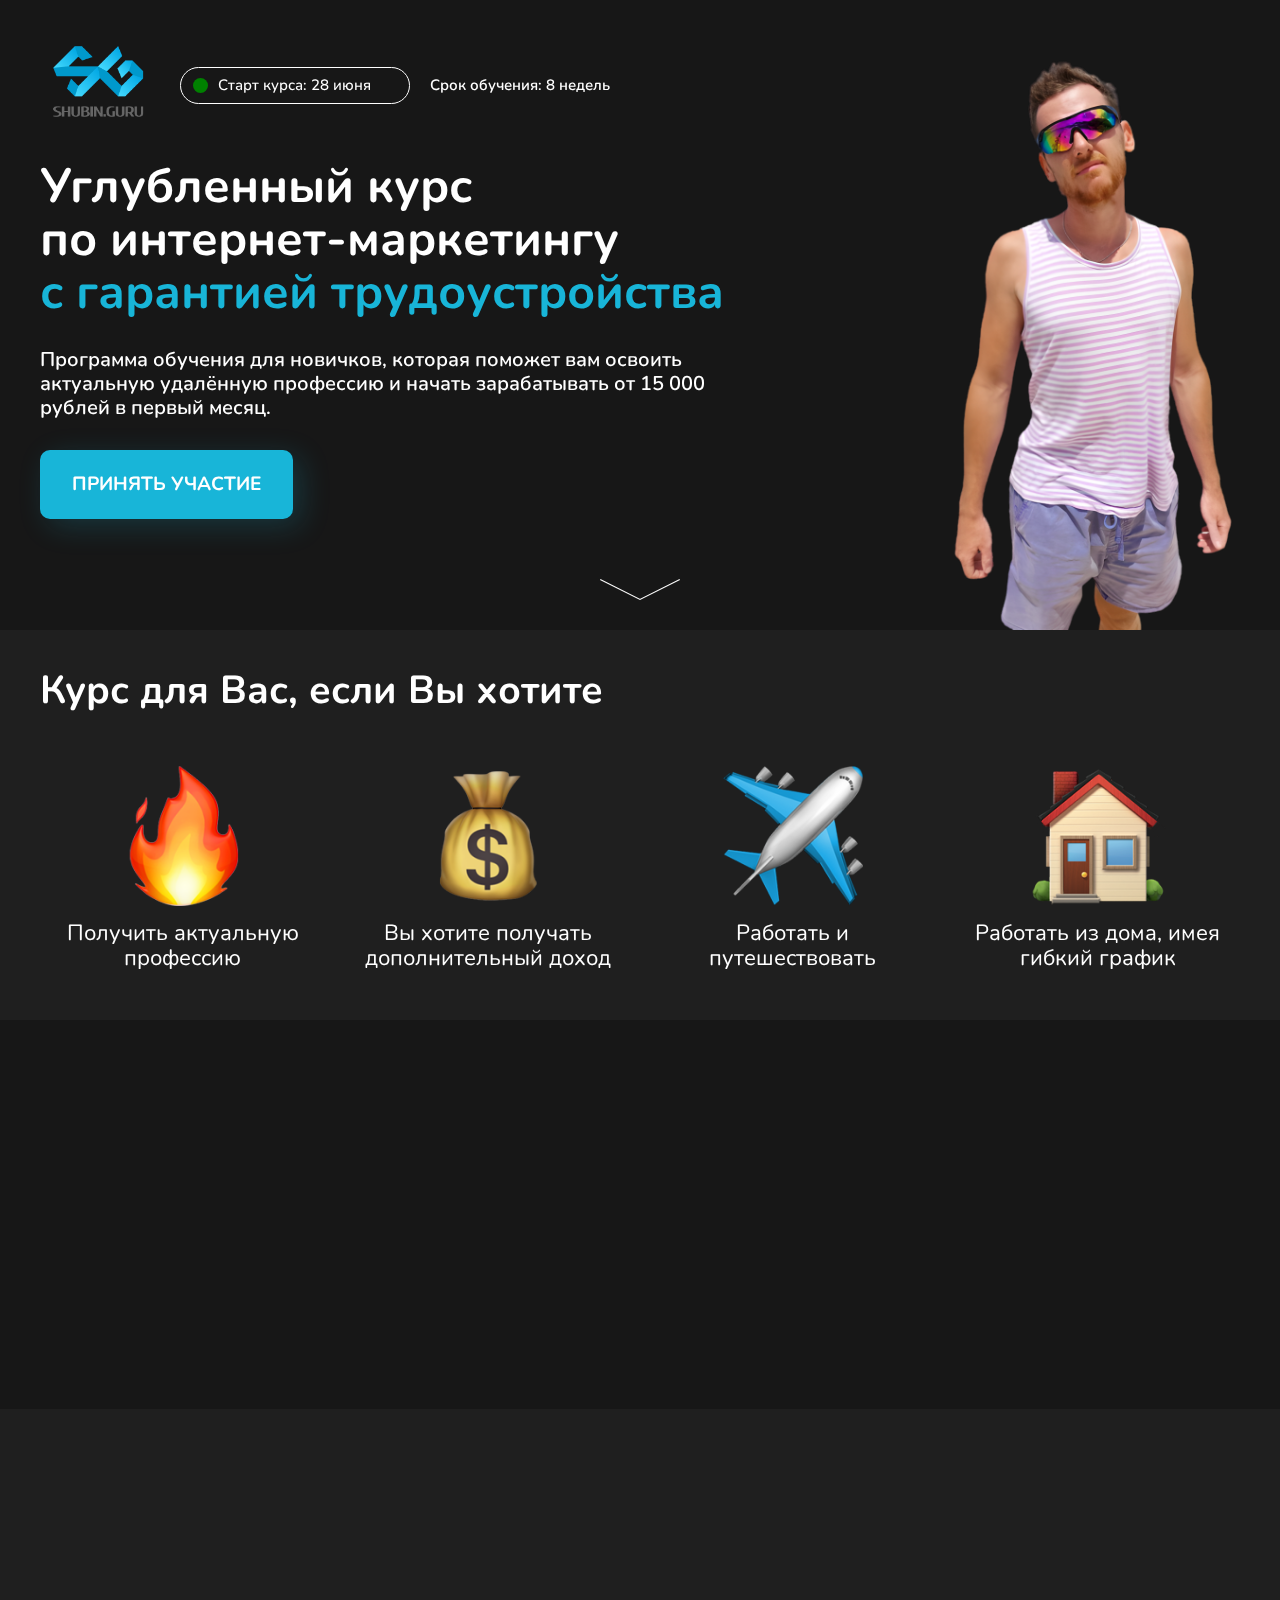
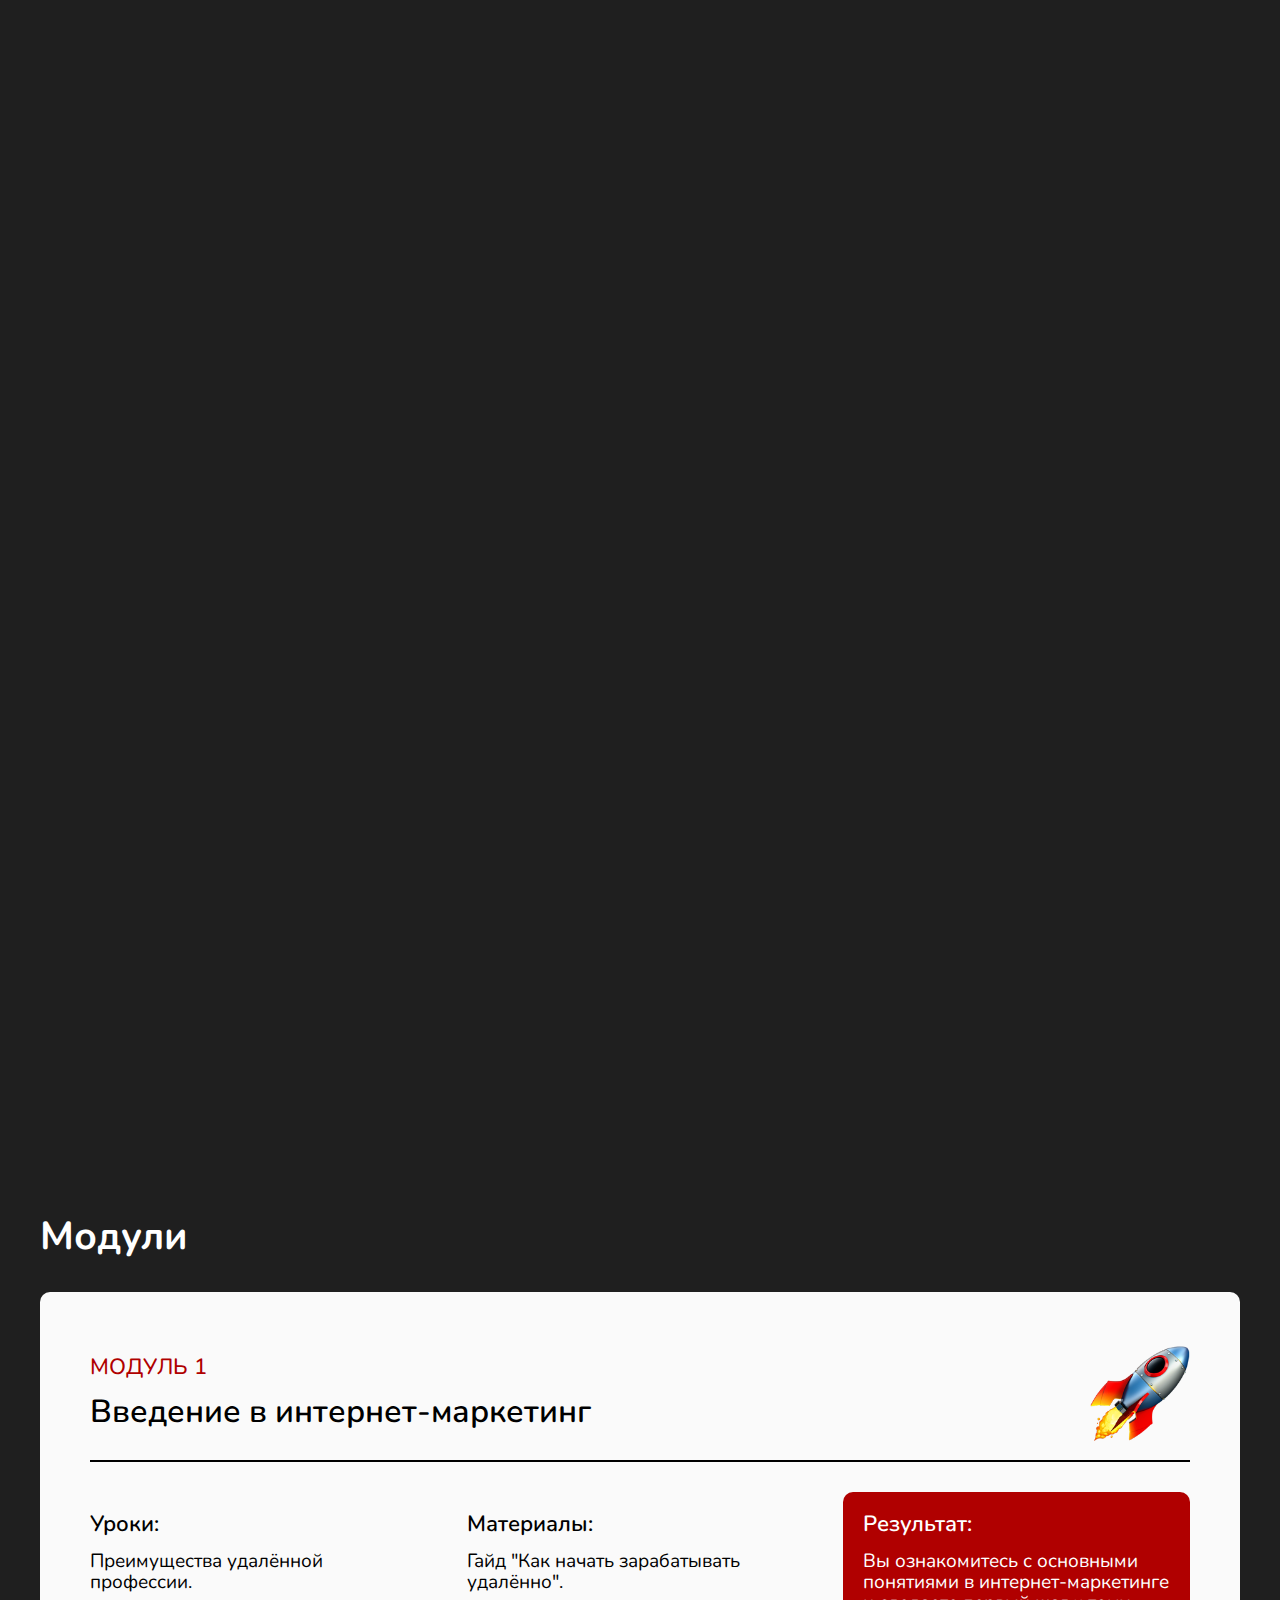
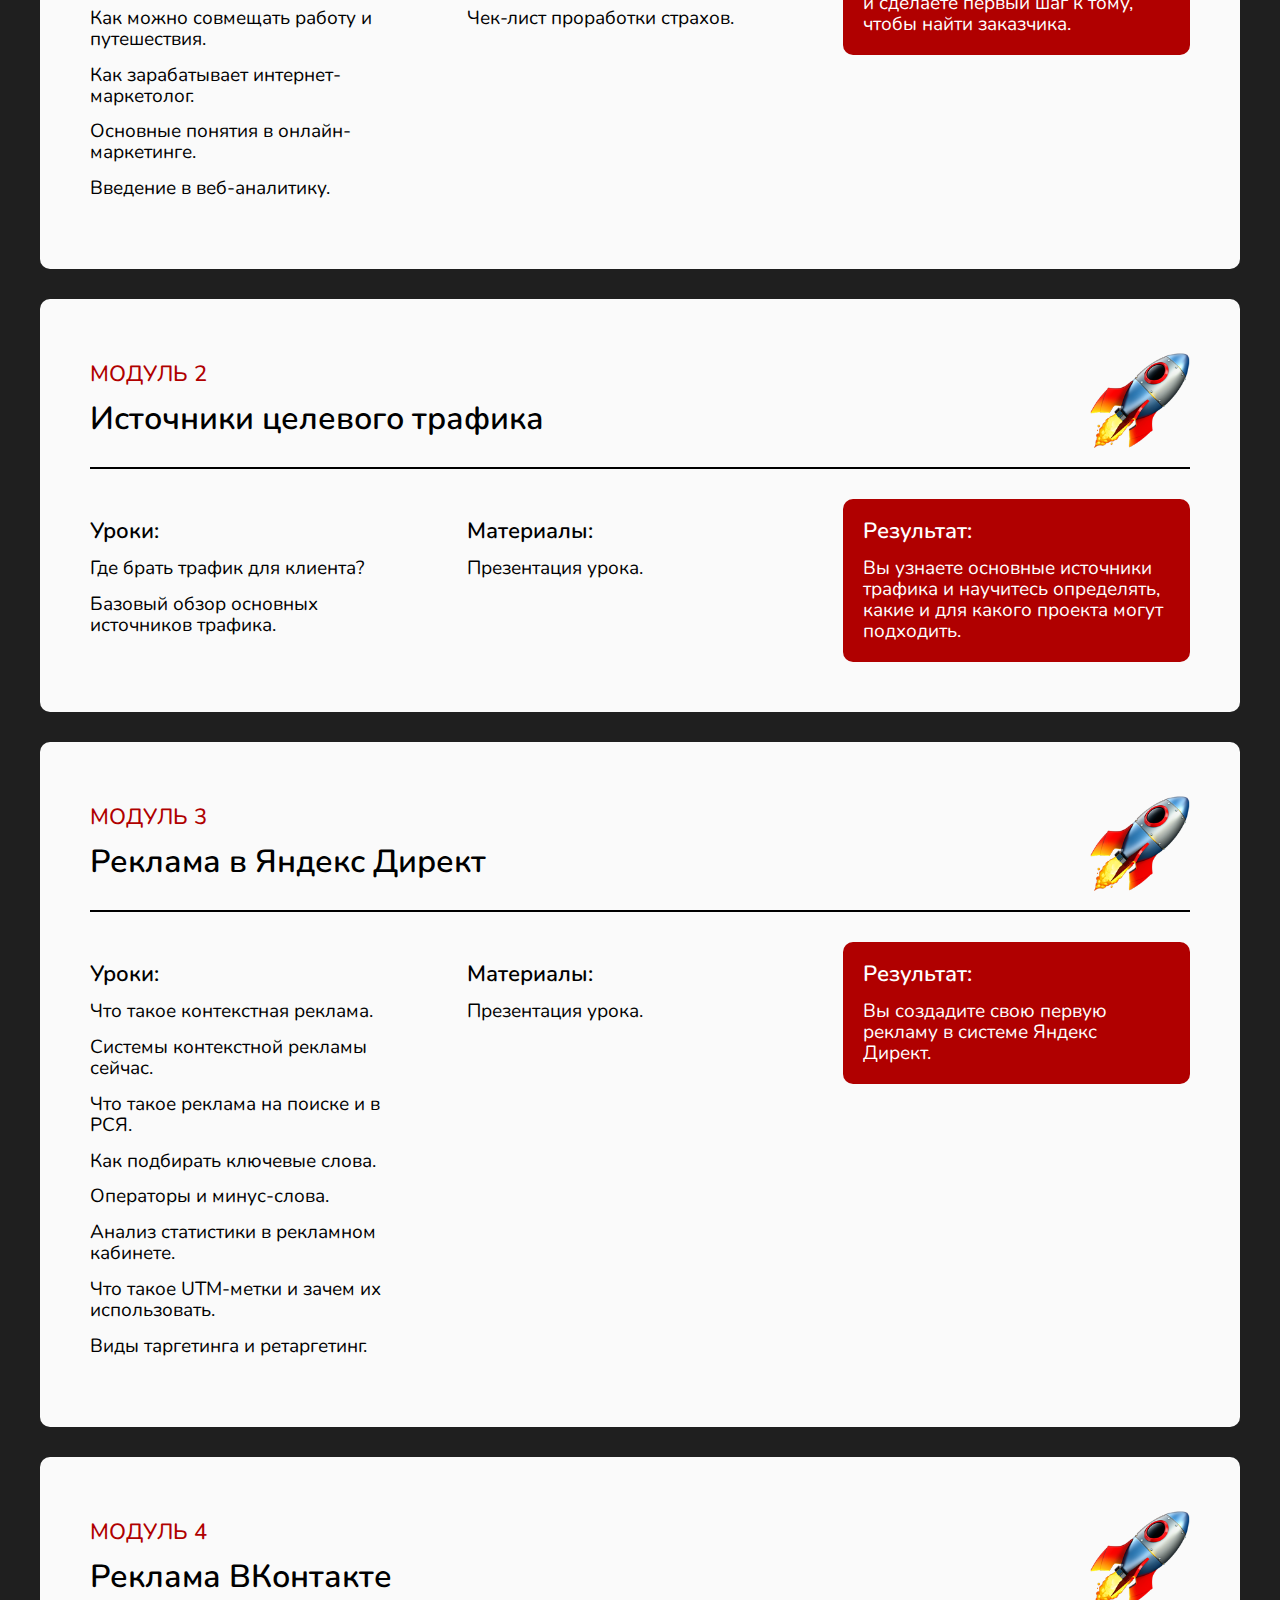
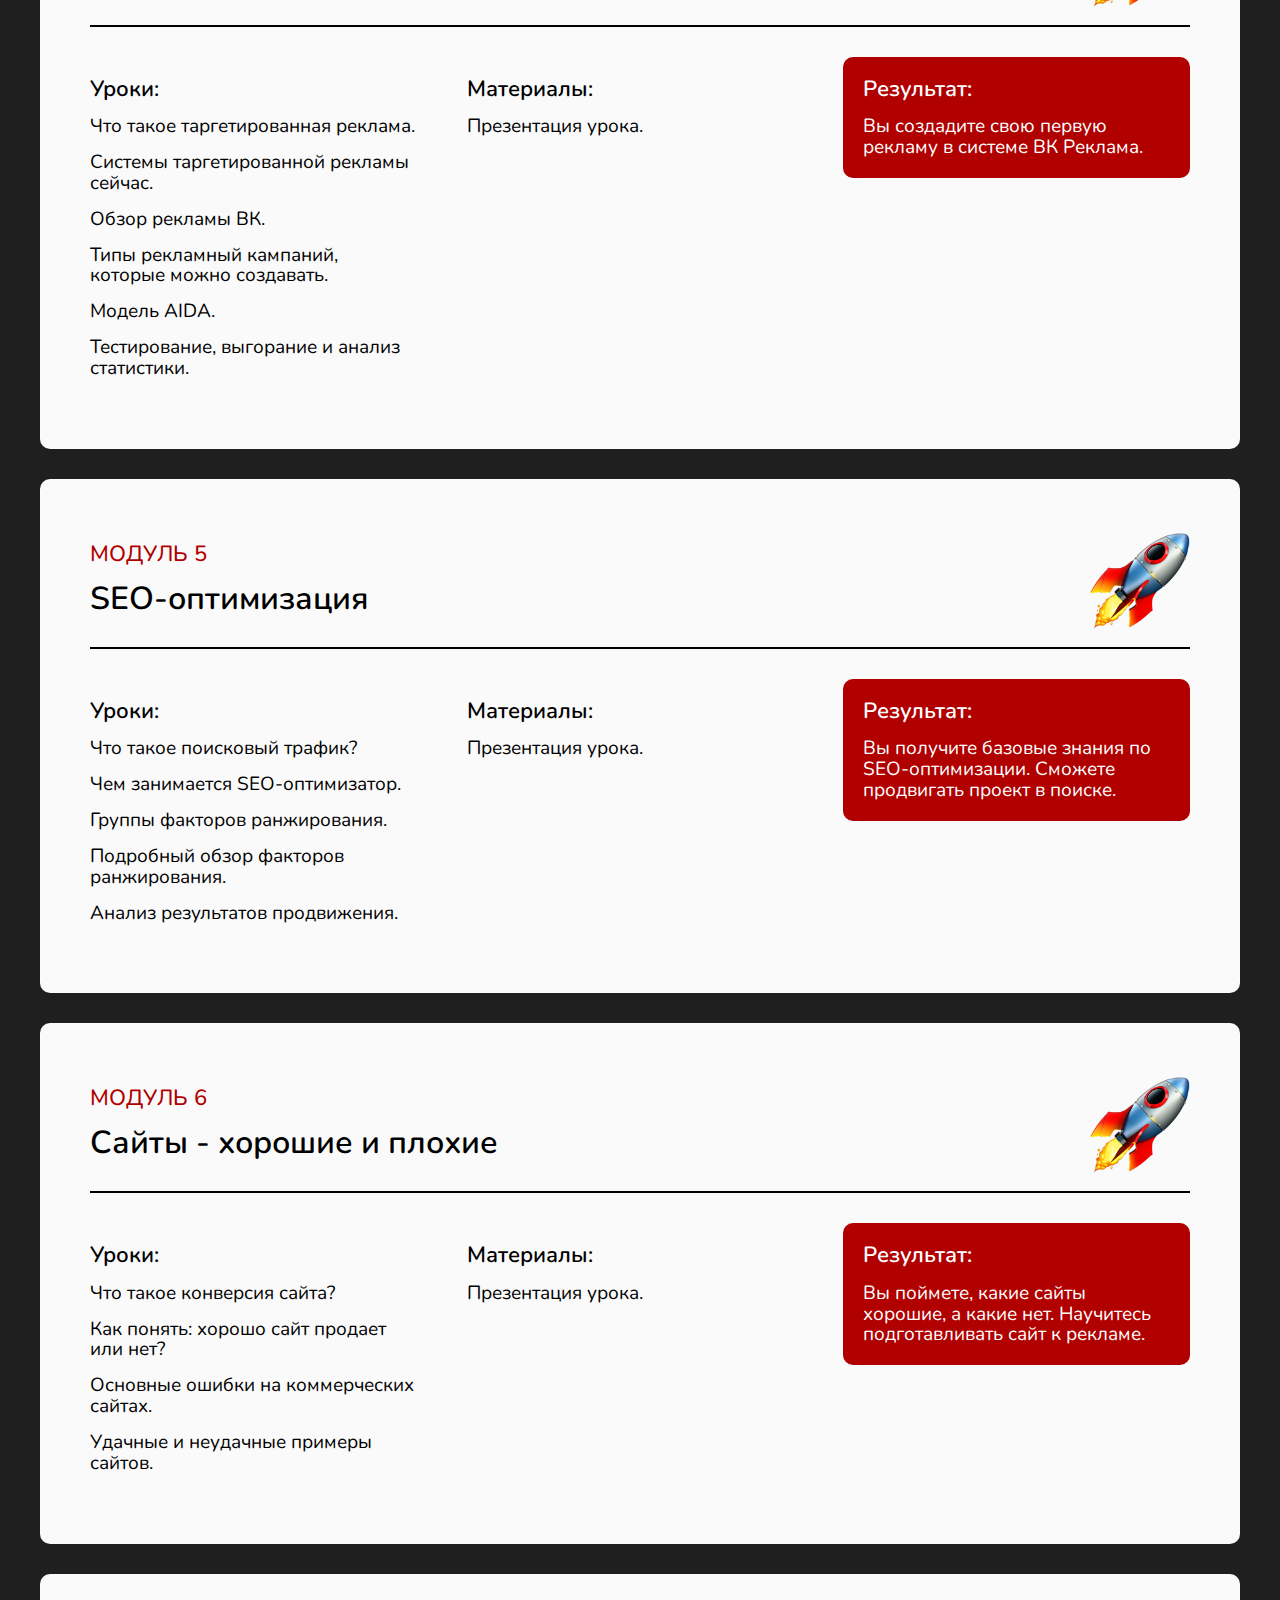
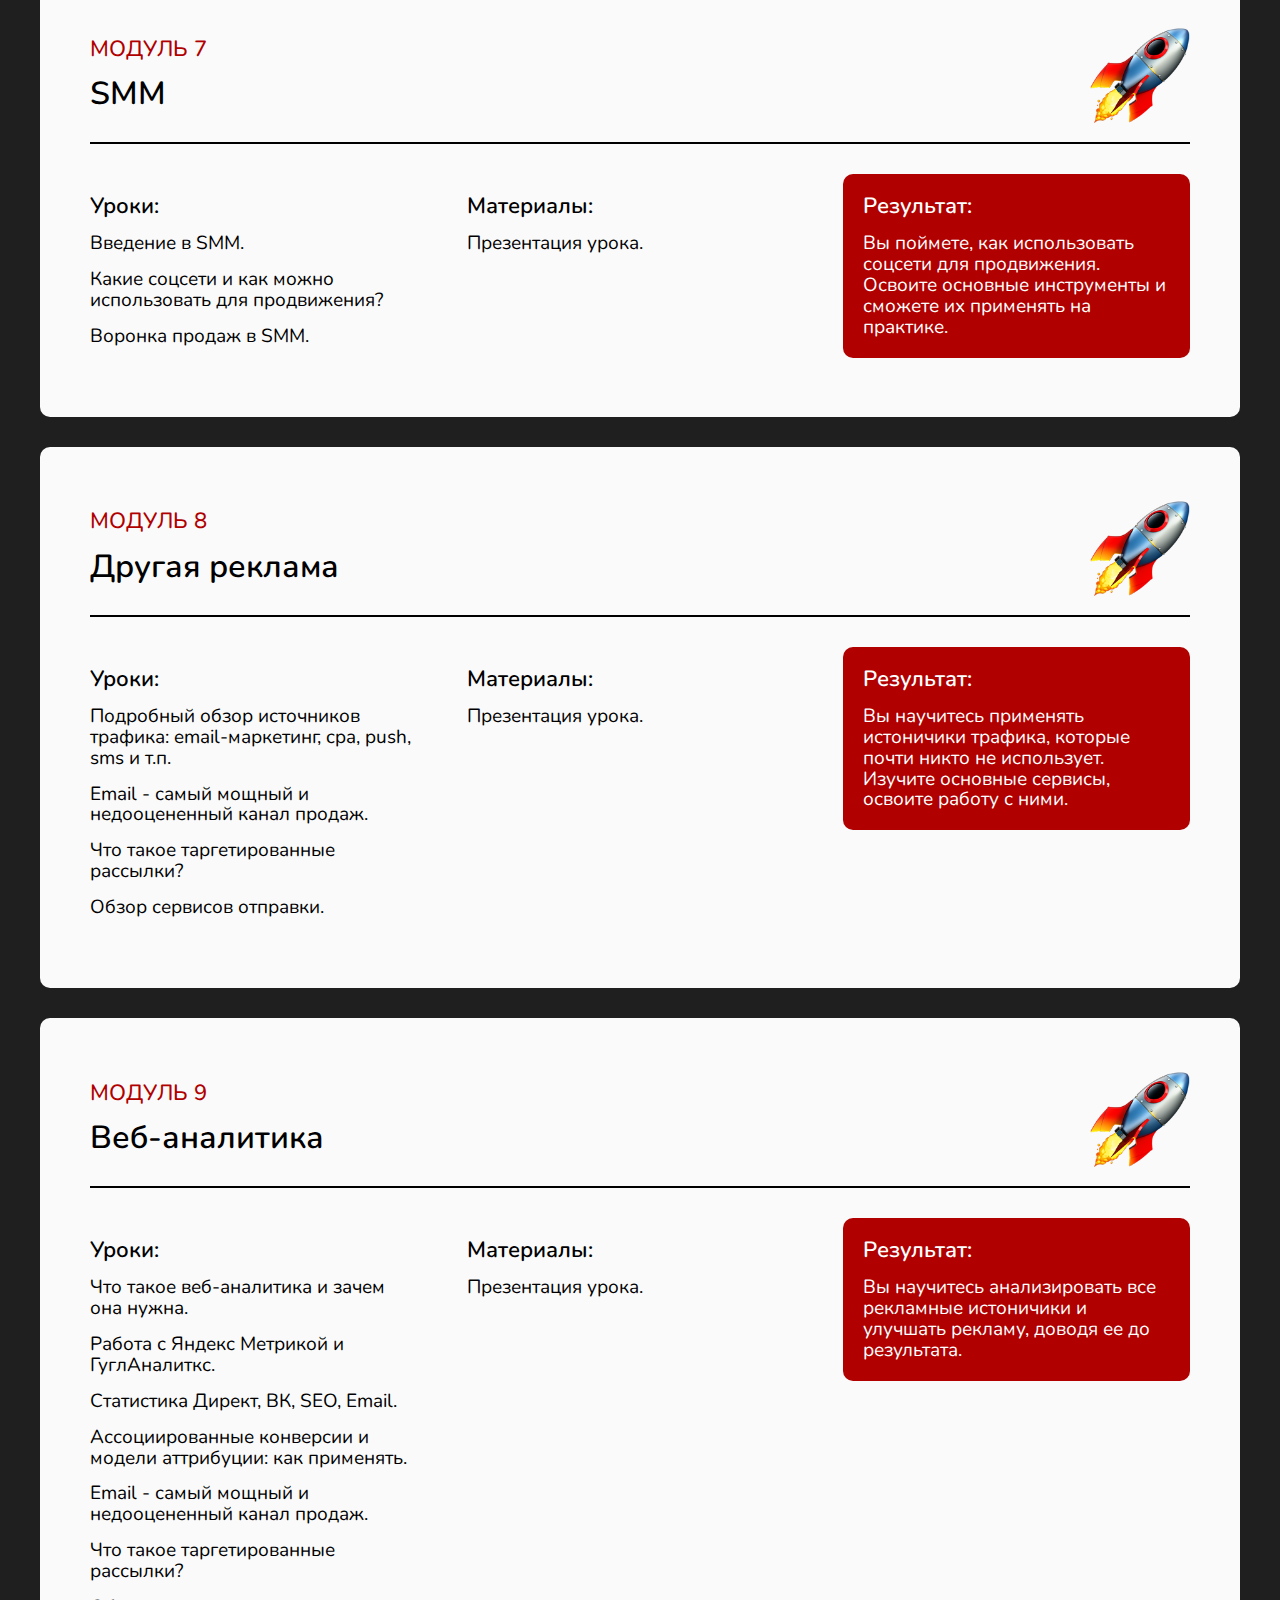
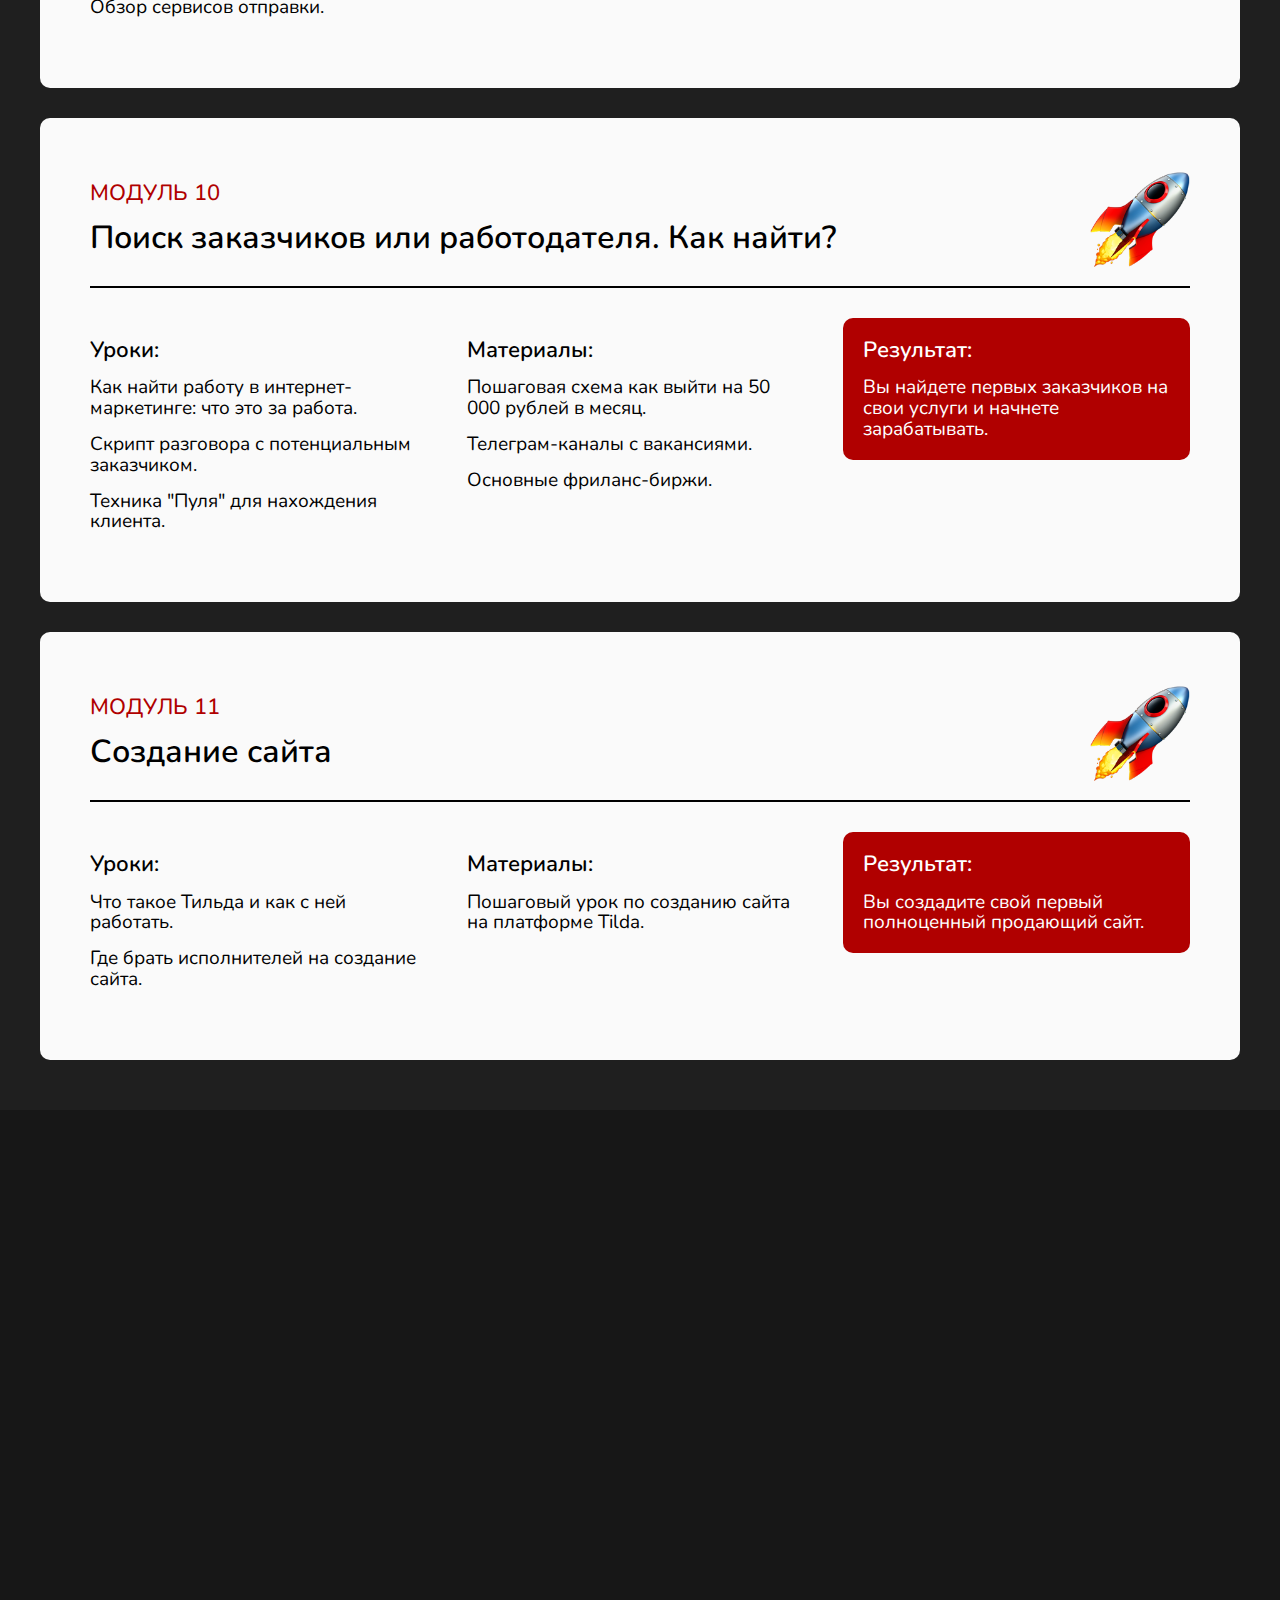
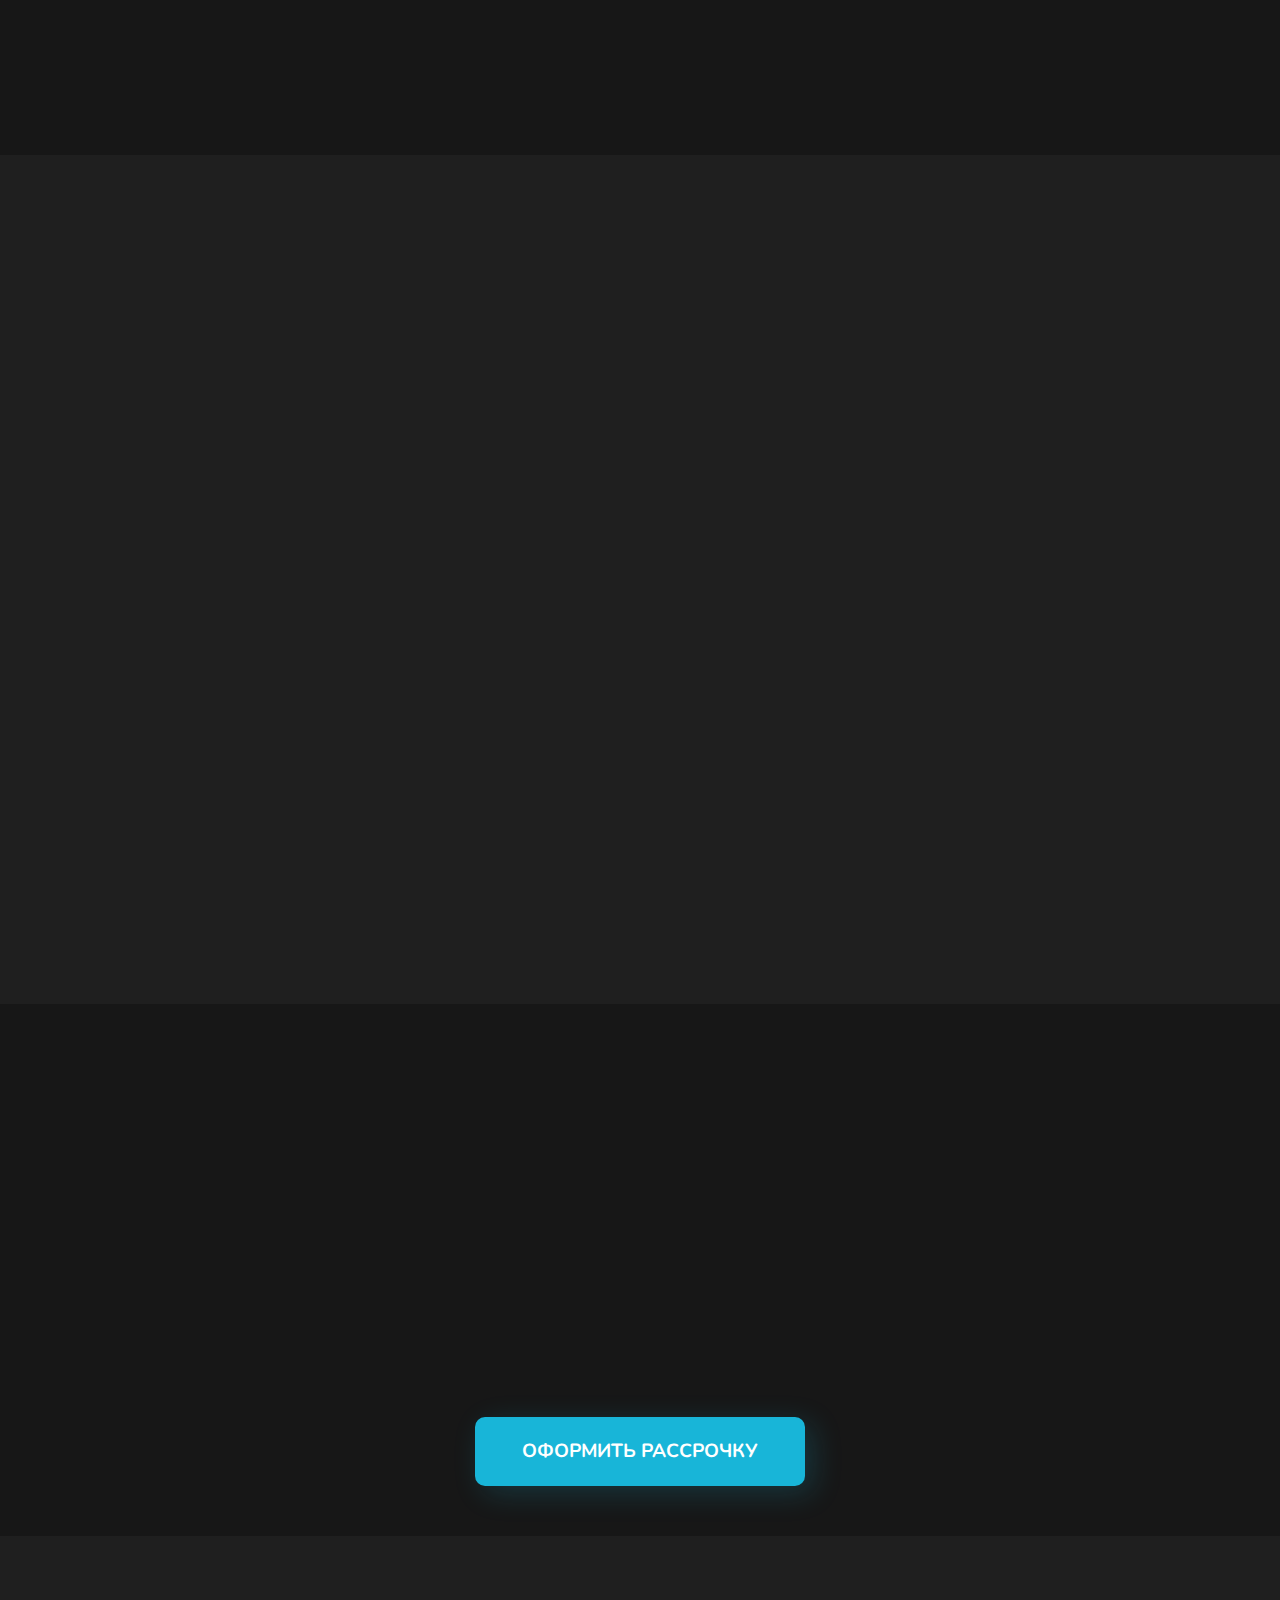
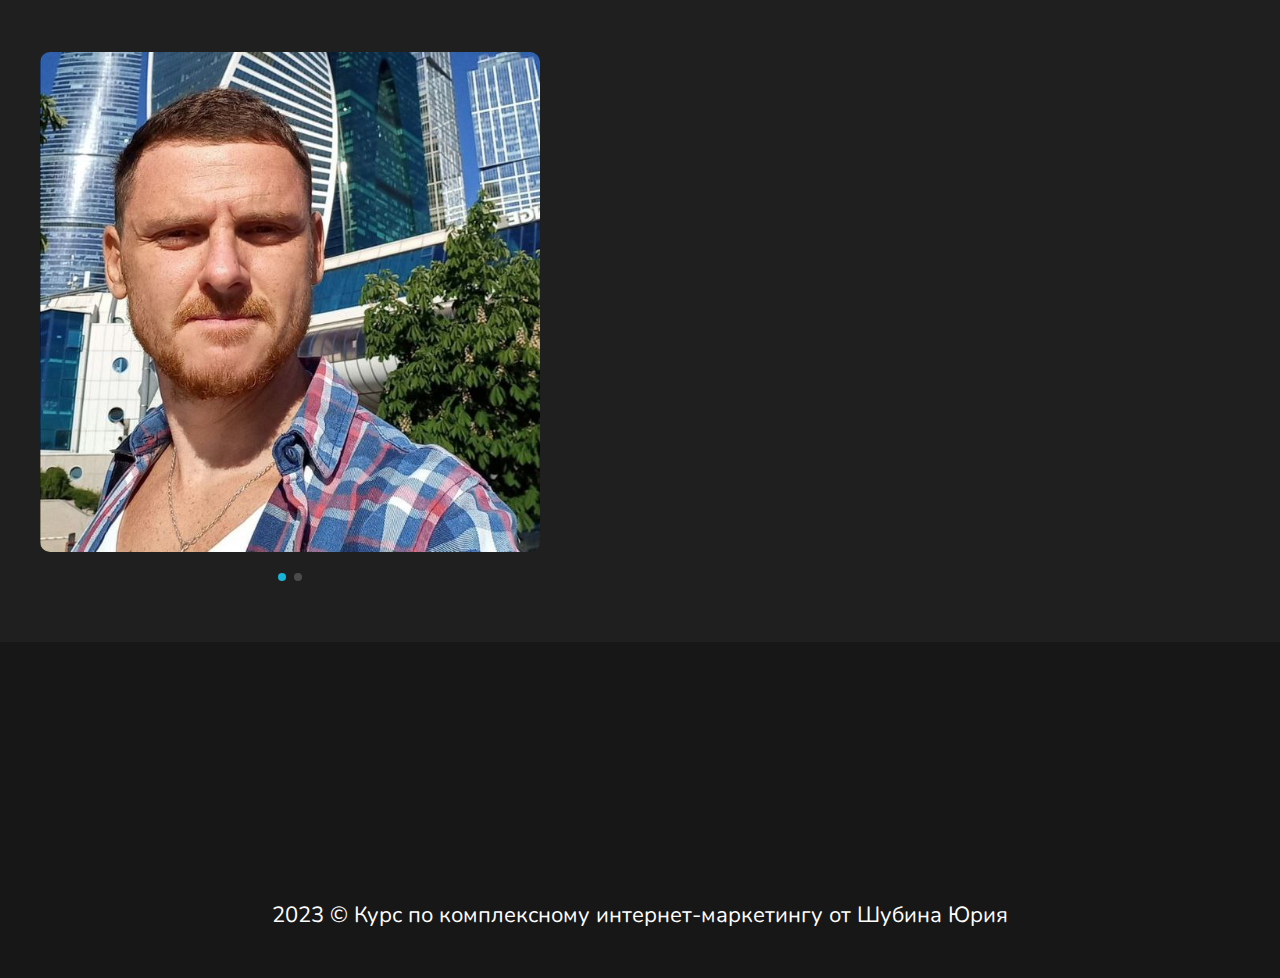
==== commit 003d4353: "fix: v23" ====
--- a/index.html
+++ b/index.html
@@ -1074,15 +1074,14 @@
             <input class="tinkoffPayRow" type="hidden" placeholder="Номер заказа" name="order">
             <input class="tinkoffPayRow" type="text" placeholder="Сумма заказа" id="tinkoffAmount" name="amount" value="59900" required readonly>
             <input class="tinkoffPayRow" type="hidden" placeholder="Описание заказа" name="description">
-            <input class="tinkoffPayRow" type="text" placeholder="ФИО плательщика" name="name" required>
-            <input class="tinkoffPayRow" type="text" placeholder="E-mail" id="tinkoffEmail" name="email" required>
-            <input class="tinkoffPayRow" type="text" placeholder="Телефон" id="tinkoffPhone" name="phone" required>
+            <input class="tinkoffPayRow" type="text" placeholder="ФИО плательщика" name="name" >
+            <input class="tinkoffPayRow" type="text" placeholder="E-mail*" id="tinkoffEmail" name="email" required>
+            <input class="tinkoffPayRow" type="text" placeholder="Телефон" id="tinkoffPhone" name="phone" >
             <input class="tinkoffPayRow" type="hidden" id="tinkoffReceipt" name="receipt" value=''>
             <input class="hero__btn" type="submit"  value="Оплатить">
         </form>
     </div>
 </div>
-
 
 <div id="modal2" class="mfp-hide">
     <div class="tinkoffPayWidget">
@@ -1097,15 +1096,14 @@
             <input class="tinkoffPayRow" type="hidden" placeholder="Номер заказа" name="order">
             <input class="tinkoffPayRow" type="text" placeholder="Сумма заказа" id="tinkoffAmount" name="amount" value="89900" required readonly>
             <input class="tinkoffPayRow" type="hidden" placeholder="Описание заказа" name="description">
-            <input class="tinkoffPayRow" type="text" placeholder="ФИО плательщика" name="name" required>
-            <input class="tinkoffPayRow" type="text" placeholder="E-mail" id="tinkoffEmail" name="email" required>
-            <input class="tinkoffPayRow" type="text" placeholder="Телефон" id="tinkoffPhone" name="phone" required>
+            <input class="tinkoffPayRow" type="text" placeholder="ФИО плательщика" name="name" >
+            <input class="tinkoffPayRow" type="text" placeholder="E-mail*" id="tinkoffEmail" name="email" required>
+            <input class="tinkoffPayRow" type="text" placeholder="Телефон" id="tinkoffPhone" name="phone" >
             <input class="tinkoffPayRow" type="hidden" id="tinkoffReceipt" name="receipt" value=''>
             <input class="hero__btn" type="submit"  value="Оплатить">
         </form>
     </div>
 </div>
-
 
 <div id="modal3" class="mfp-hide">
     <div class="tinkoffPayWidget">
@@ -1120,9 +1118,9 @@
             <input class="tinkoffPayRow" type="hidden" placeholder="Номер заказа" name="order">
             <input class="tinkoffPayRow" type="text" placeholder="Сумма заказа" id="tinkoffAmount" name="amount" value="149900" required readonly>
             <input class="tinkoffPayRow" type="hidden" placeholder="Описание заказа" name="description">
-            <input class="tinkoffPayRow" type="text" placeholder="ФИО плательщика" name="name" required>
-            <input class="tinkoffPayRow" type="text" placeholder="E-mail" id="tinkoffEmail" name="email" required>
-            <input class="tinkoffPayRow" type="text" placeholder="Телефон" id="tinkoffPhone" name="phone" required>
+            <input class="tinkoffPayRow" type="text" placeholder="ФИО плательщика" name="name" >
+            <input class="tinkoffPayRow" type="text" placeholder="E-mail*" id="tinkoffEmail" name="email" required>
+            <input class="tinkoffPayRow" type="text" placeholder="Телефон" id="tinkoffPhone" name="phone" >
             <input class="tinkoffPayRow" type="hidden" id="tinkoffReceipt" name="receipt" value=''>
             <input class="hero__btn" type="submit"  value="Оплатить">
         </form>
--- a/css/style.css
+++ b/css/style.css
@@ -157,7 +157,7 @@
 body.locked {
   overflow: hidden;
 }
-
+/* 
 body::-webkit-scrollbar-track {
   -webkit-box-shadow: inset 0 0 6px rgba(0, 0, 0, 0.3);
   background-color: #F5F5F5;
@@ -171,7 +171,7 @@
 body::-webkit-scrollbar-thumb {
   -webkit-box-shadow: inset 0 0 6px rgba(0, 0, 0, 0.3);
   background-color: #18b5d8;
-}
+} */
 
 .bold {
   font-weight: 700;
--- a/css/main.css
+++ b/css/main.css
@@ -494,7 +494,8 @@
 .accordion .accordion__item .accordion__item-content {
   padding-bottom: 20px;
   display: none;
-  animation: fade 0.3s ease;
+  -webkit-animation: fade 0.3s ease;
+          animation: fade 0.3s ease;
 }
 .accordion .accordion__item .accordion__item-content .content__text {
   font-size: 22px;
@@ -619,7 +620,7 @@
 .review__swiper {
   padding-top: 50px;
   padding-bottom: 30px;
-  max-width: 1090px;
+  max-width: 100%;
 }
 @media (max-width: 768px) {
   .review__slider {
@@ -710,6 +711,11 @@
   top: -5px;
   margin-bottom: 0;
 }
+@media (max-width: 480px) {
+  .footer__logo {
+    position: static;
+  }
+}
 .footer__text {
   font-size: 16px;
   line-height: 1.1;
@@ -776,11 +782,15 @@
 }
 
 .tinkoffPayForm {
-  padding: 1rem 1.5rem 1rem 1rem;
+  padding: 25px;
   background-color: white;
-  border-radius: 5px;
+  border-radius: 10px;
   display: flex;
   flex-direction: column;
+}
+.tinkoffPayForm p, .tinkoffPayForm a, .tinkoffPayForm button, .tinkoffPayForm .hero__btn {
+  font-family: "Nunito", sans-serif;
+  text-transform: uppercase;
 }
 
 .tinkoffPayRow {
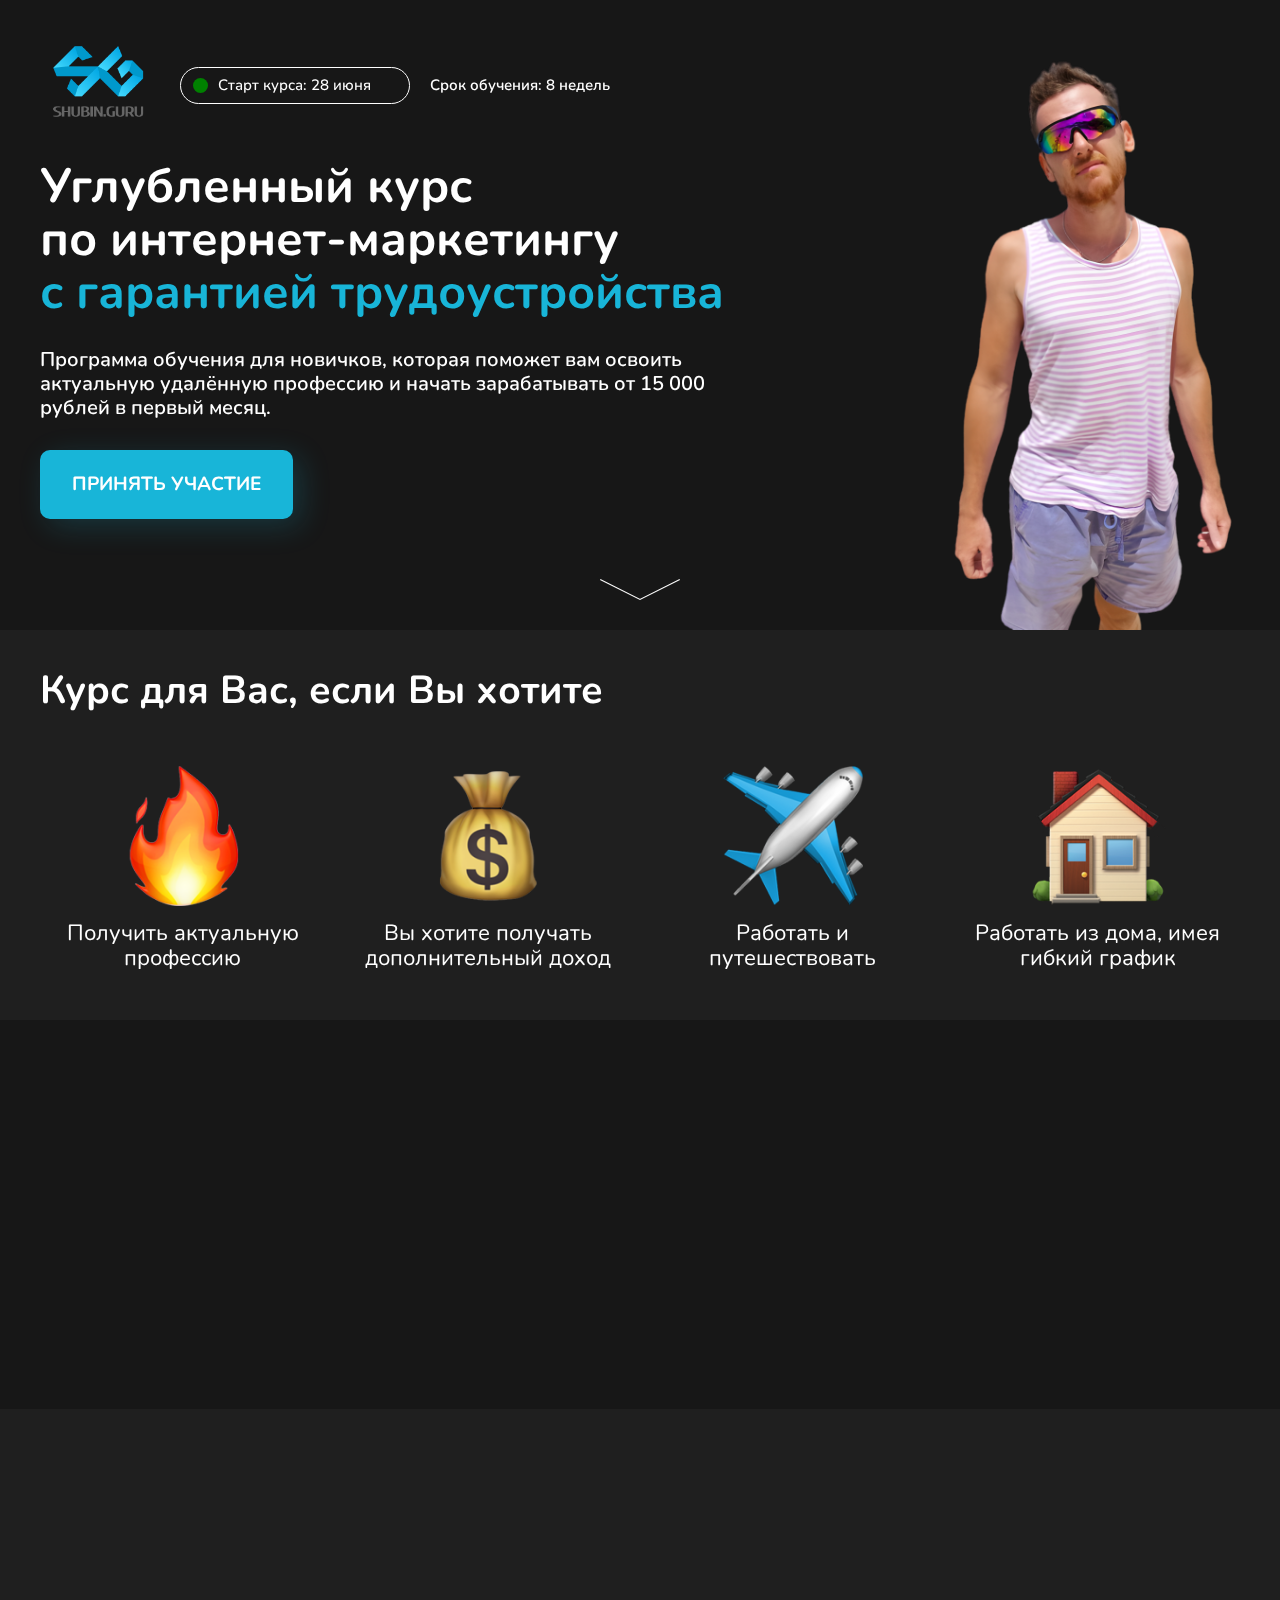
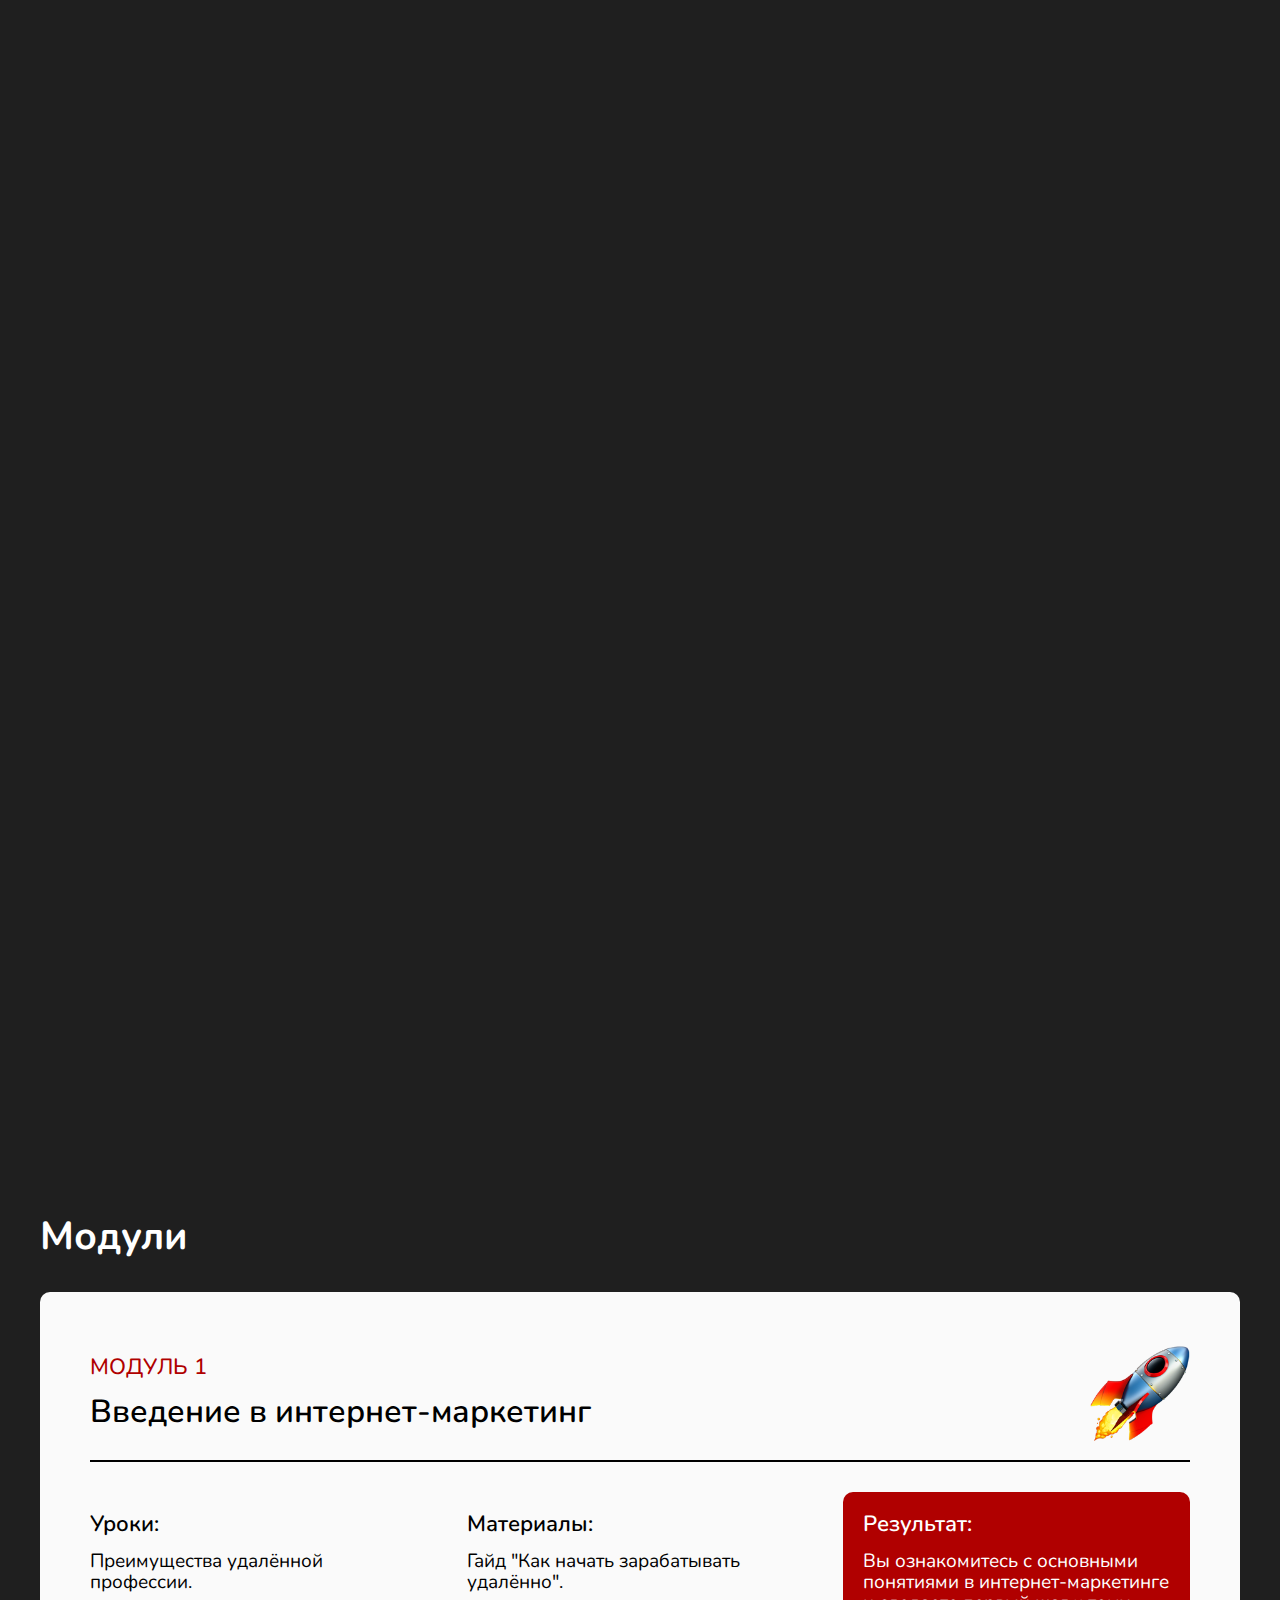
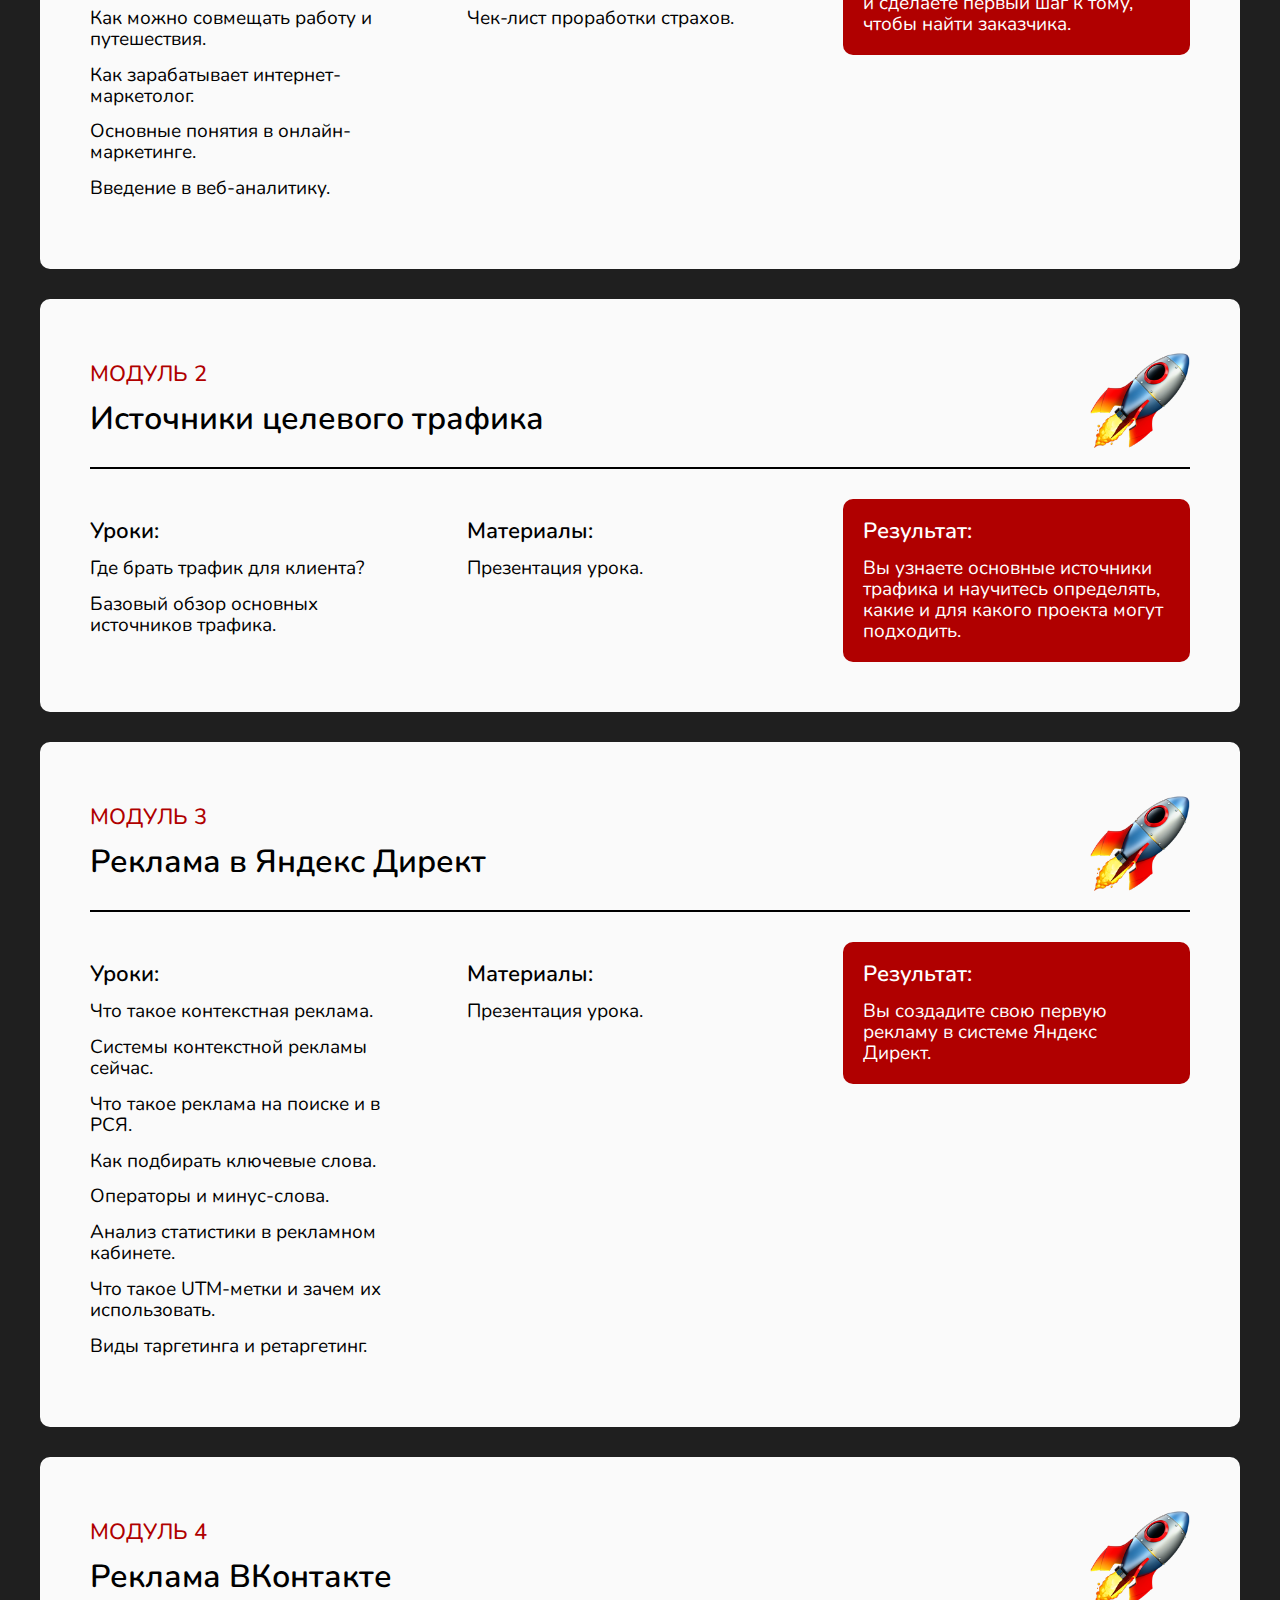
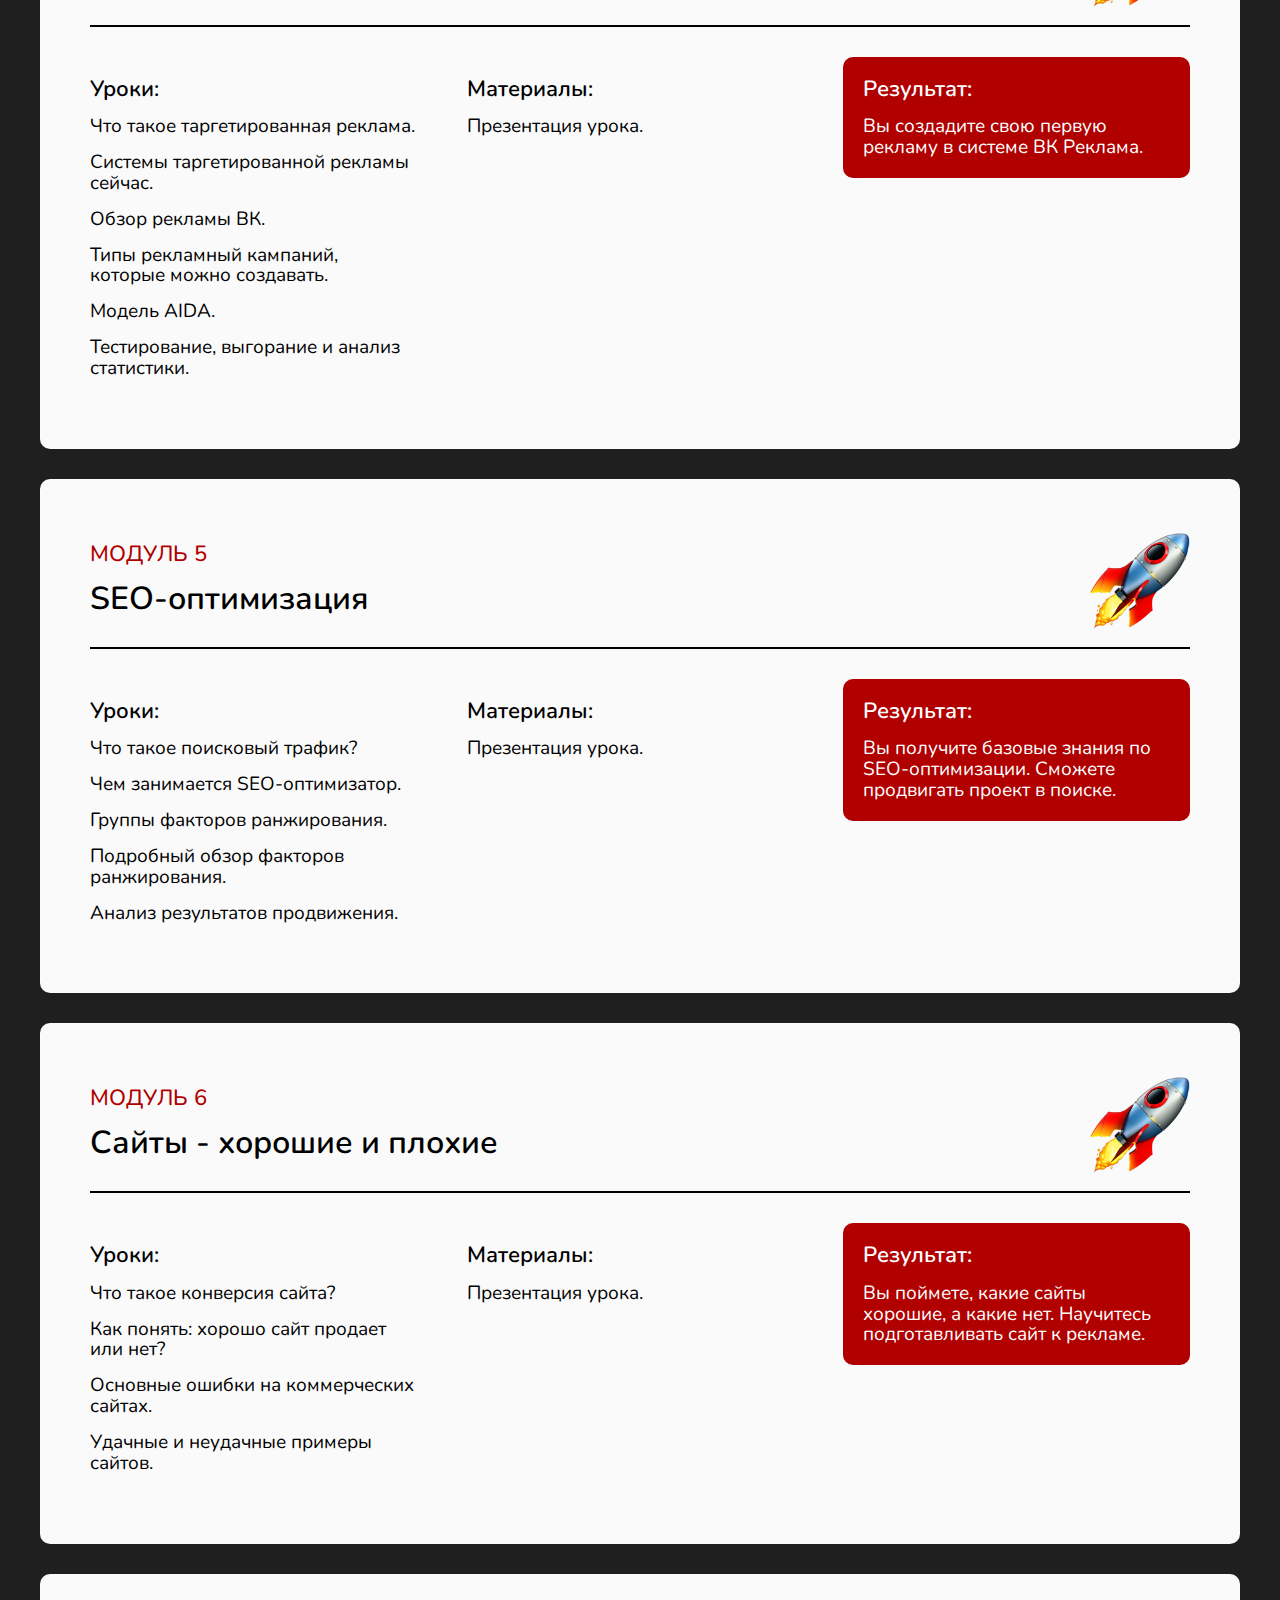
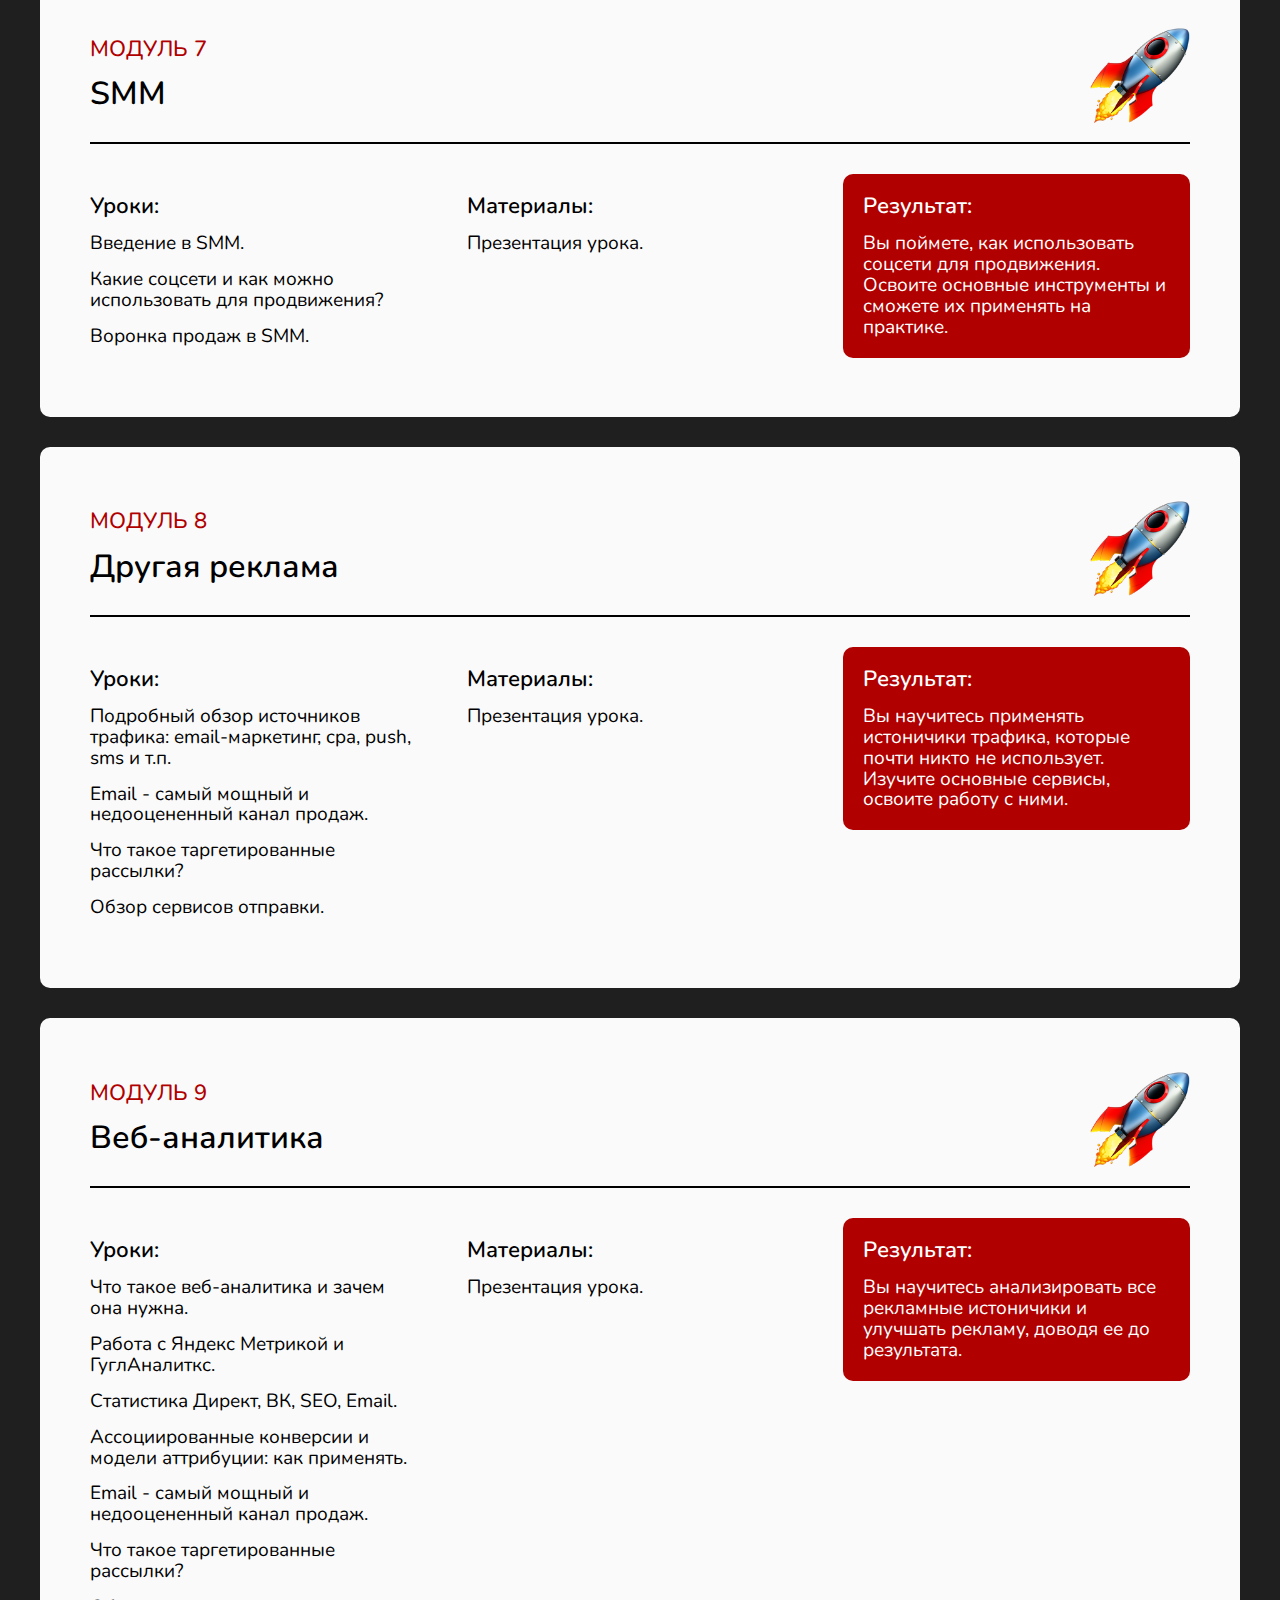
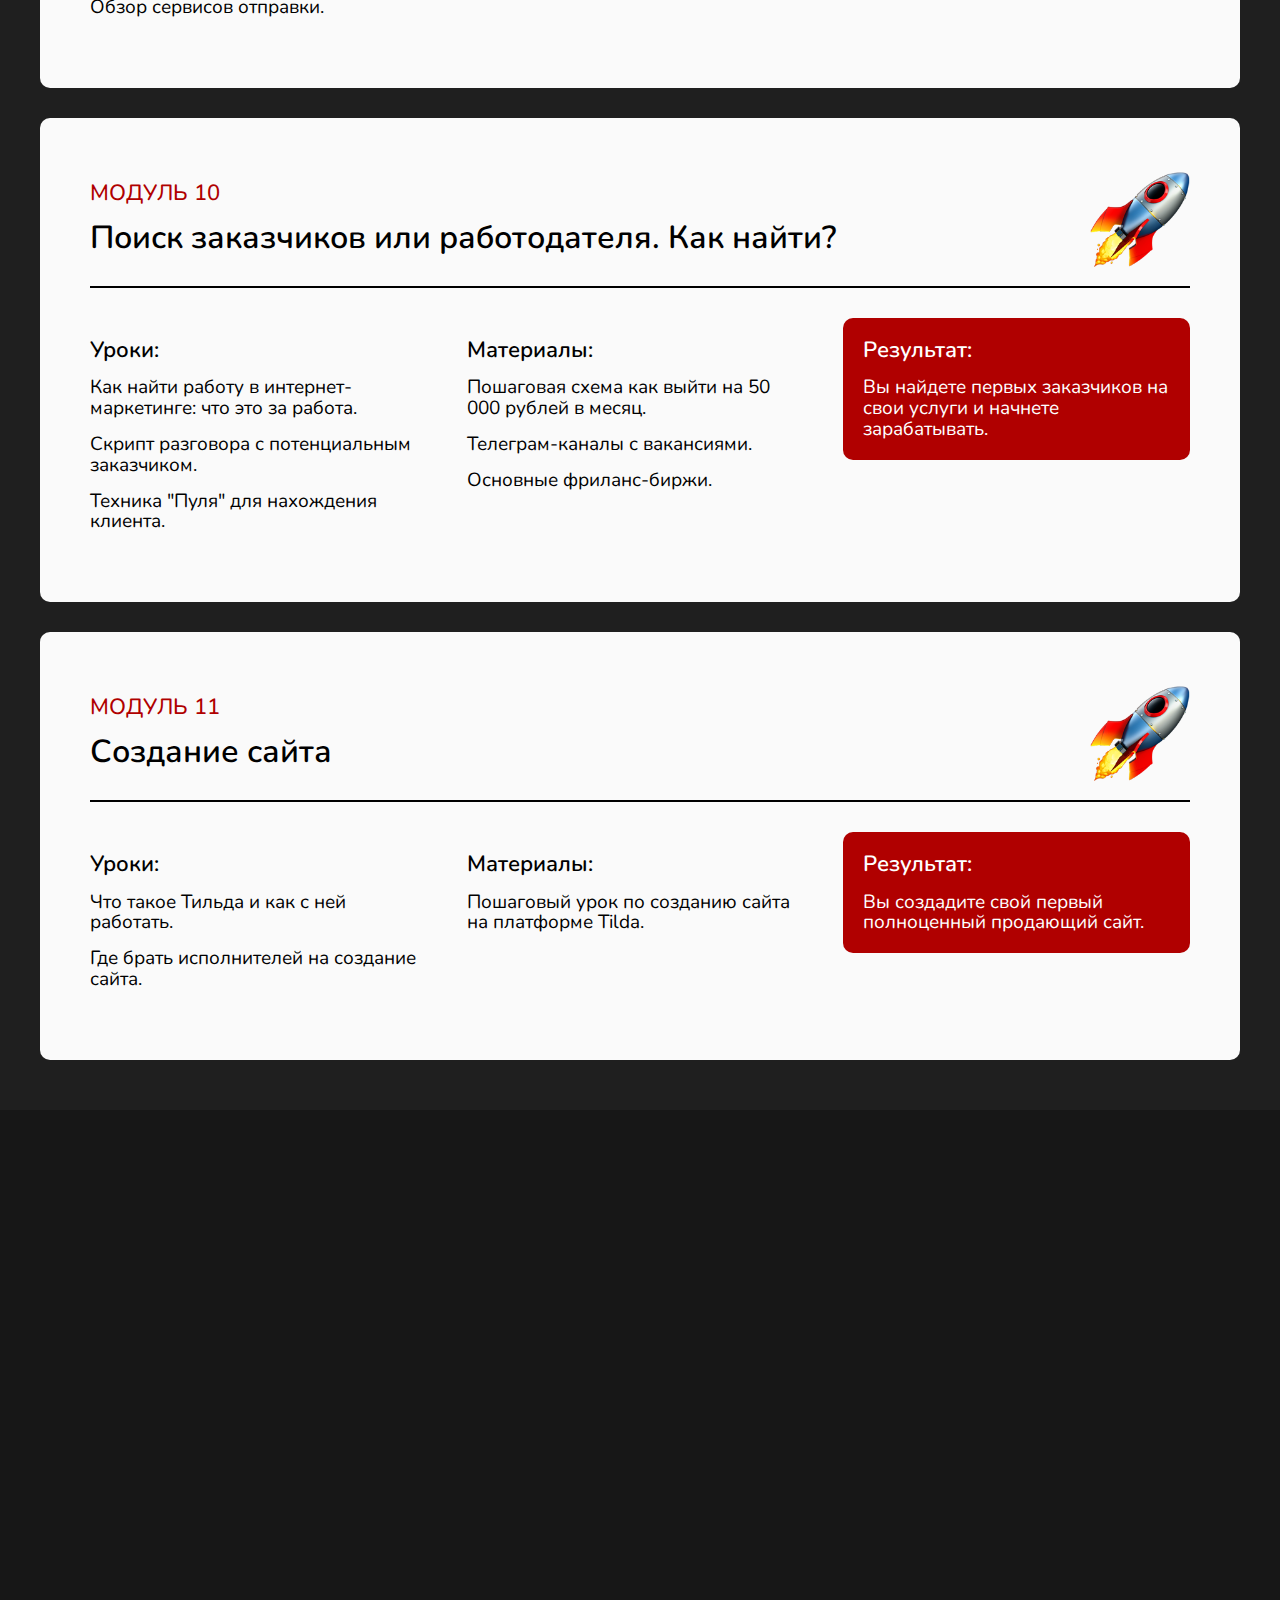
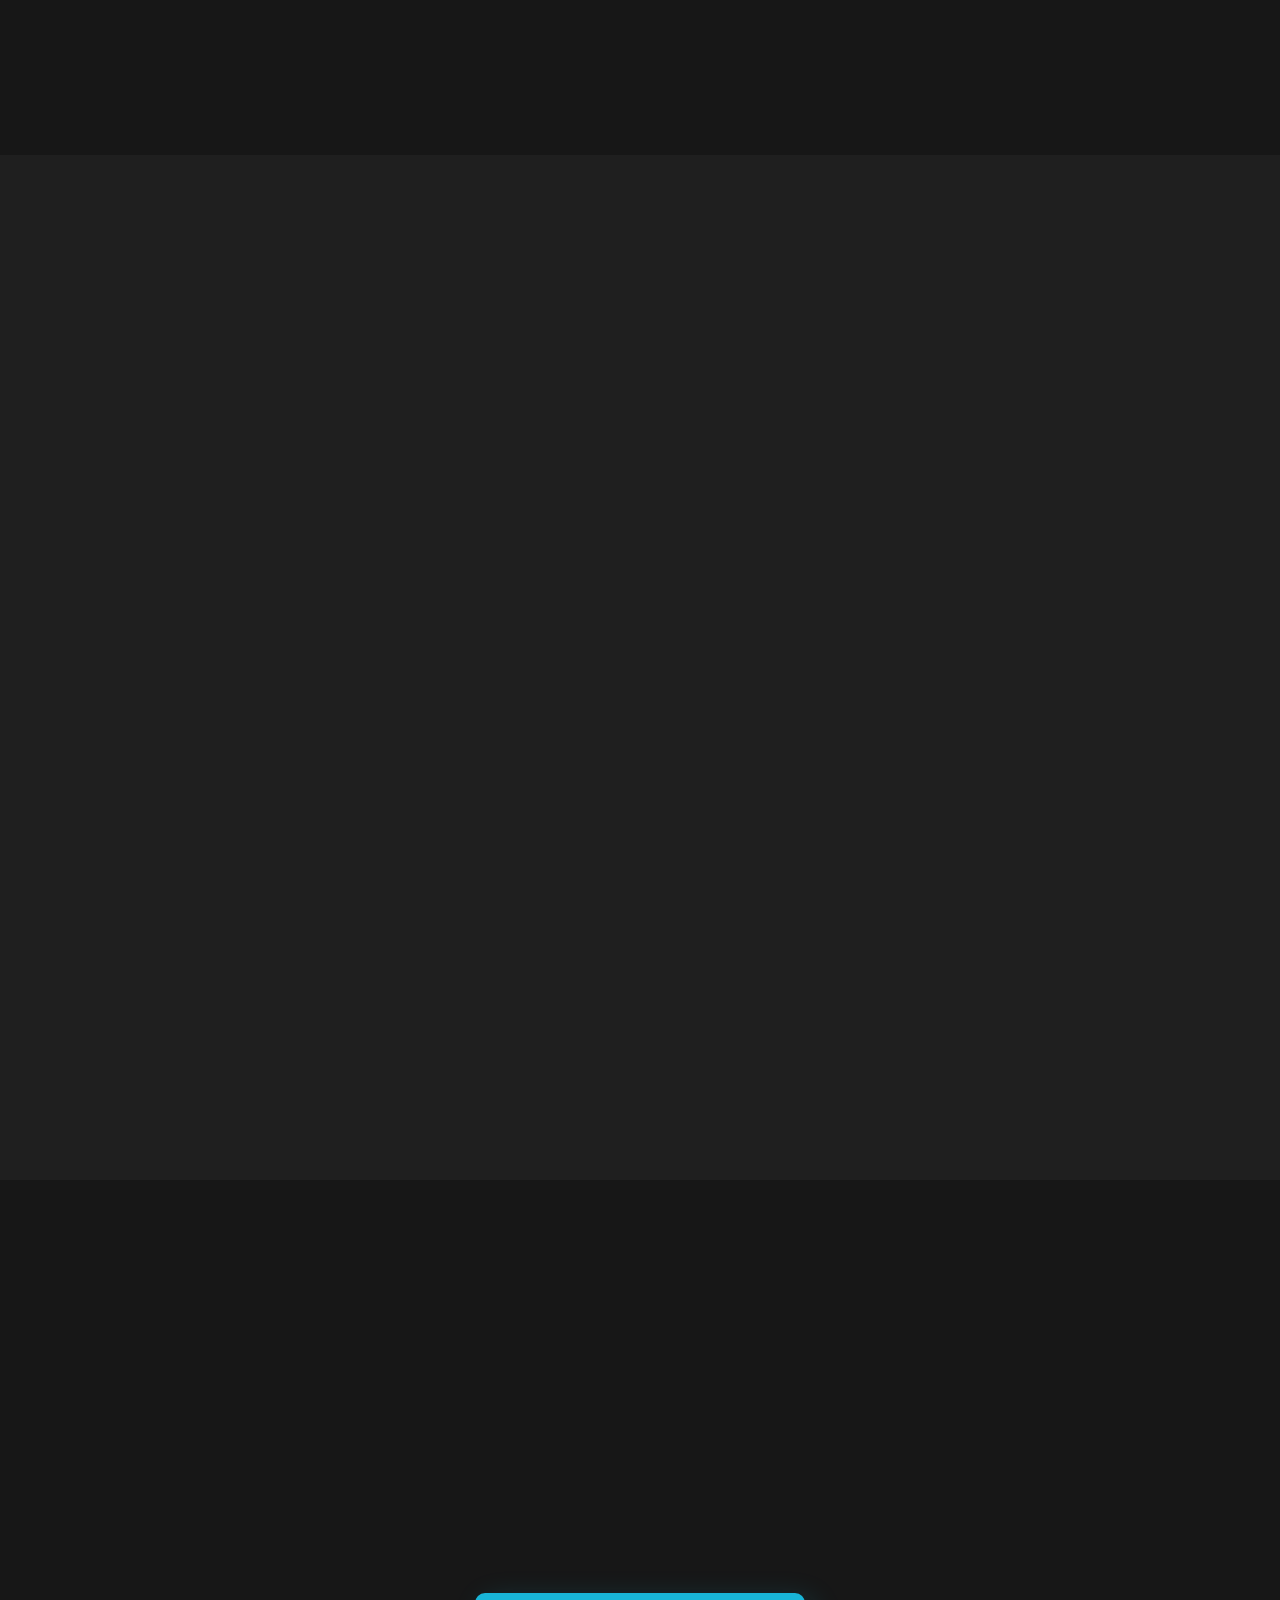
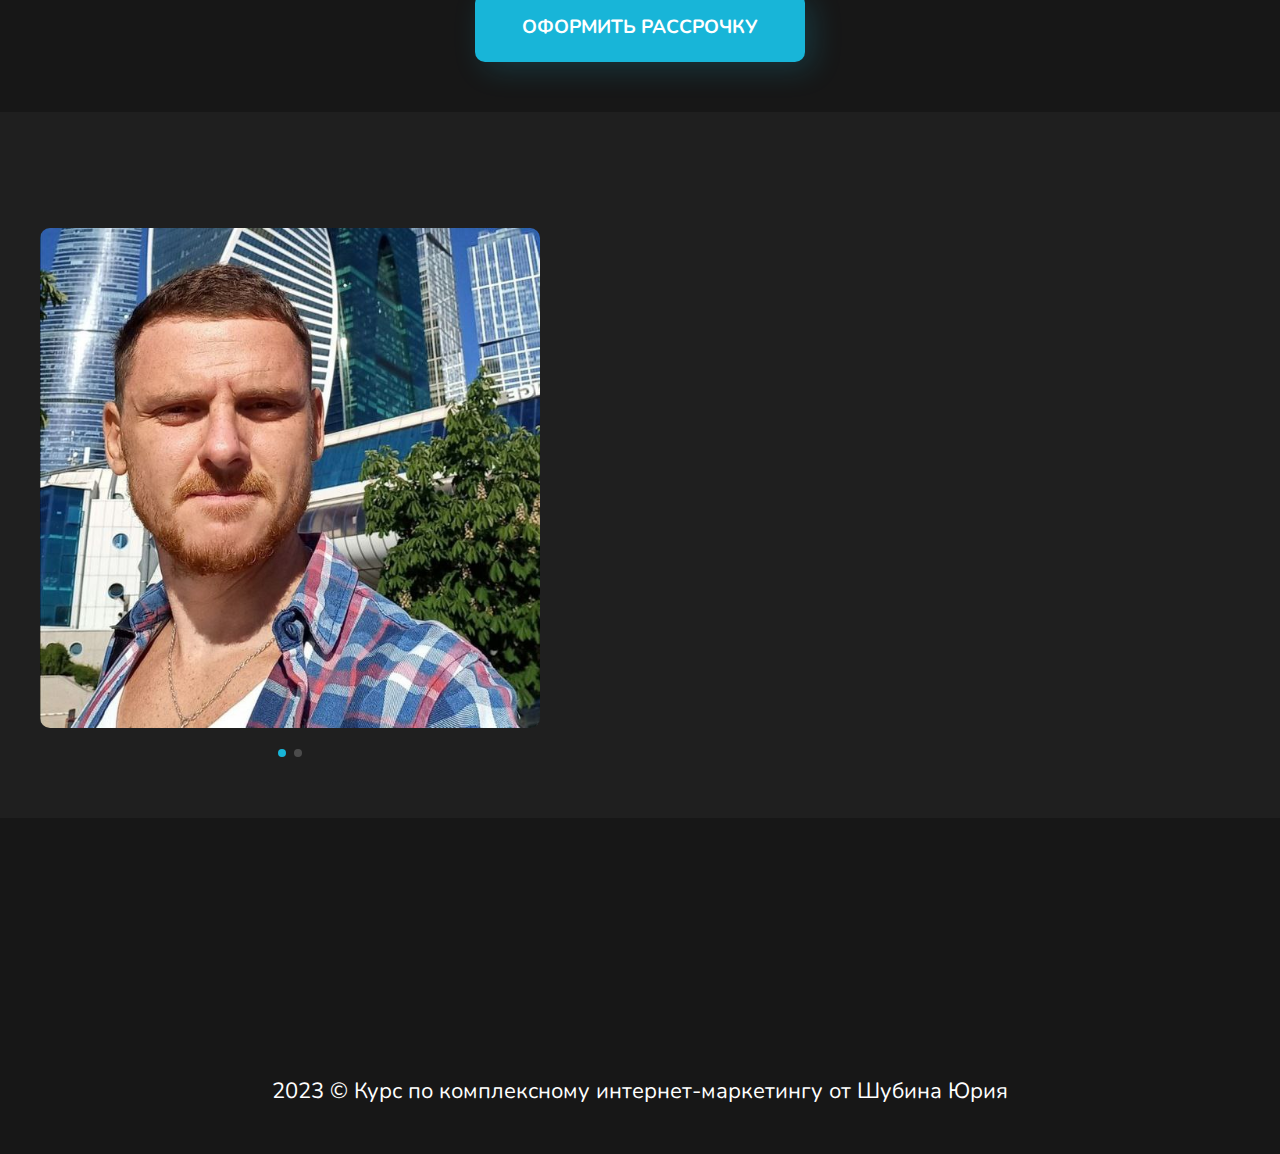
==== commit f7939830: "fix: add review video section" ====
--- a/index.html
+++ b/index.html
@@ -859,11 +859,10 @@
         <p class="section-title" data-aos="fade-right">Отзывы учеников</p>
         
         <div class="review__wrapper" data-aos="fade-up">
-            <div class="swiper review__swiper">
+            <!-- <div class="swiper review__swiper">
                 <div class="swiper-wrapper review__slider">
+
                     <div class="swiper-slide review__slide box__item">
-                        <!-- <div class="review__slide-icon box__item-icon">
-                        </div> -->
                         <img class="box__item-icon review__slide-icon" src="./img/review-1.png" alt="review">
                         <p class="box__item-title">Александр Бугаков</p>
                         <p class="box__item-text">Курс по интернет-маркетингу - это настоящая находка для тех, кто хочет разобраться в эффективных методах продвижения своего бизнеса в интернете. Программа обучения основана на реальных кейсах и практических заданиях, благодаря чему знания закрепляются на практике.</p>
@@ -871,8 +870,7 @@
                     </div>
 
                     <div class="swiper-slide review__slide box__item">
-                        <!-- <div class="review__slide-icon box__item-icon">
-                        </div> -->
+                        
                         <img class="box__item-icon review__slide-icon" src="./img/review-2.png" alt="review">
                         <p class="box__item-title">Наталья Салькова</p>
                         <p class="box__item-text">Большое спасибо команде курса за такое качественное и максимально полезное обучение! Получилась целая мозаика знаний в интернет-маркетинге, которые теперь активно применяю на практике. Очень рекомендую данный курс всем, кто хочет выйти на новый уровень в своей онлайн-деятельности.</p>
@@ -880,8 +878,7 @@
                     </div>
 
                     <div class="swiper-slide review__slide box__item">
-                        <!-- <div class="review__slide-icon box__item-icon">
-                        </div> -->
+                        
                         <img class="box__item-icon review__slide-icon" src="./img/review-3.png" alt="review">
                         <p class="box__item-title">Олеся Скопинцева</p>
                         <p class="box__item-text">Очень информативный курс, подробный разбор инструментов. Подача материала🔥. Очень приятно, что ты не просто дал  материал, а всей душой болел за нас, пока мы погружались в мир интернет-маркетинга, радовался за наши успехи, наставлял. Спасибо за новые знания и вовлечённость в процесс 🙂 Обязательно рекомендую тем, кому интересна тема и кто готов выйти из зоны комфорта😉</p>
@@ -889,8 +886,7 @@
                     </div>
 
                     <div class="swiper-slide review__slide box__item">
-                        <!-- <div class="review__slide-icon box__item-icon">
-                        </div> -->
+                        
                         <img class="box__item-icon review__slide-icon" src="./img/review-4.png" alt="review">
                         <p class="box__item-title">Дмитрий Дудукалов</p>
                         <p class="box__item-text">Курс интернет-маркетинга - это идеальная возможность обучиться новым методам продвижения в интернете, понять, как правильно использовать рекламные инструменты и повысить конверсию своего сайта. Я очень довольна, что выбрала именно этот курс: получила не только теоретические знания, но и реальные навыки работы с рынком. Рекомендую всем!</p>
@@ -899,6 +895,14 @@
                 </div>
 
                 <div class="swiper-pagination"></div>
+            </div> -->
+
+            <div class="review__video">
+                <iframe src="https://www.youtube.com/embed/r0IY4ag_z4U" frameborder="0" allow="accelerometer; autoplay; encrypted-media; gyroscope; picture-in-picture" allowfullscreen></iframe>
+
+                <iframe src="https://www.youtube.com/embed/IJt1ihEj0iA" frameborder="0" allow="accelerometer; autoplay; encrypted-media; gyroscope; picture-in-picture" allowfullscreen></iframe>
+
+                <iframe src="https://www.youtube.com/embed/Oht8J04ipgU" frameborder="0" allow="accelerometer; autoplay; encrypted-media; gyroscope; picture-in-picture" allowfullscreen></iframe>
             </div>
 
             <div class="review__btns">
@@ -906,7 +910,7 @@
                 <div class="swiper-button-next"></div>
             </div>
 
-            <a class="review__btn hero__btn" href="#pay">ПРИНЯТЬ УЧАСТИЕ</a>
+            <a class="review__btn hero__btn" href="#btn1">ПРИНЯТЬ УЧАСТИЕ</a>
         </div>
     </div>
 </section>
@@ -945,7 +949,7 @@
             </div>
         </div>
 
-        <a class="hero__btn payment__btn" href="#pay">ОФОРМИТЬ РАССРОЧКУ</a>
+        <a class="hero__btn payment__btn" href="#btn1">ОФОРМИТЬ РАССРОЧКУ</a>
     </div>
 </section>
 
@@ -1149,7 +1153,7 @@
                 },
                 {view: 'newTab'}
             )"
-            >Рассрочка на 3 месяца
+            >Рассрочка на 3 месяца (19 966 ₽/мес)
         </button>
 
         <button
@@ -1166,7 +1170,7 @@
                 },
                 {view: 'newTab'}
             )"
-            >Рассрочка на 6 месяца
+            >Рассрочка на 6 месяца (9 983 ₽/мес)
         </button>
 
         <button
@@ -1183,7 +1187,7 @@
                 },
                 {view: 'newTab'}
             )"
-            >Рассрочка на 12 месяца
+            >Рассрочка на 12 месяца (4 991 ₽/мес)
         </button>
         
     </div>
@@ -1210,7 +1214,7 @@
                 },
                 {view: 'newTab'}
             )"
-            >Рассрочка на 3 месяца
+            >Рассрочка на 3 месяца (29 966 ₽/мес)
         </button>
 
         <button
@@ -1227,7 +1231,7 @@
                 },
                 {view: 'newTab'}
             )"
-            >Рассрочка на 6 месяца
+            >Рассрочка на 6 месяца (14 983 ₽/мес)
         </button>
 
         <button
@@ -1244,7 +1248,7 @@
                 },
                 {view: 'newTab'}
             )"
-            >Рассрочка на 12 месяца
+            >Рассрочка на 12 месяца (7 491 ₽/мес)
         </button>
         
     </div>
@@ -1271,7 +1275,7 @@
                 },
                 {view: 'newTab'}
             )"
-            >Рассрочка на 3 месяца
+            >Рассрочка на 3 месяца (49 966 ₽/мес)
         </button>
 
         <button
@@ -1288,7 +1292,7 @@
                 },
                 {view: 'newTab'}
             )"
-            >Рассрочка на 6 месяца
+            >Рассрочка на 6 месяца (24 983 ₽/мес)
         </button>
 
         <button
@@ -1305,7 +1309,7 @@
                 },
                 {view: 'newTab'}
             )"
-            >Рассрочка на 12 месяца
+            >Рассрочка на 12 месяца (12 491 ₽/мес)
         </button>
         
     </div>
--- a/css/main.css
+++ b/css/main.css
@@ -494,8 +494,7 @@
 .accordion .accordion__item .accordion__item-content {
   padding-bottom: 20px;
   display: none;
-  -webkit-animation: fade 0.3s ease;
-          animation: fade 0.3s ease;
+  animation: fade 0.3s ease;
 }
 .accordion .accordion__item .accordion__item-content .content__text {
   font-size: 22px;
@@ -617,6 +616,47 @@
   padding-bottom: 40px;
 }
 
+.review__video {
+  display: grid;
+  grid-template-columns: 1fr 1fr 1fr;
+  gap: 25px 25px;
+}
+@media (max-width: 850px) {
+  .review__video {
+    grid-template-columns: 1fr 1fr;
+  }
+}
+@media (max-width: 480px) {
+  .review__video {
+    grid-template-columns: 1fr;
+    gap: 20px 20px;
+  }
+}
+.review__video iframe {
+  max-width: 100%;
+  width: 100%;
+  height: 700px;
+}
+@media (max-width: 968px) {
+  .review__video iframe {
+    height: 500px;
+  }
+}
+@media (max-width: 850px) {
+  .review__video iframe {
+    height: 550px;
+  }
+}
+@media (max-width: 768px) {
+  .review__video iframe {
+    height: 350px;
+  }
+}
+@media (max-width: 768px) {
+  .review__video iframe {
+    height: 500px;
+  }
+}
 .review__swiper {
   padding-top: 50px;
   padding-bottom: 30px;
@@ -768,7 +808,7 @@
 }
 
 .tinkoffPayWidget {
-  max-width: 500px;
+  max-width: 600px;
   width: 100%;
   margin: 0 auto;
 }
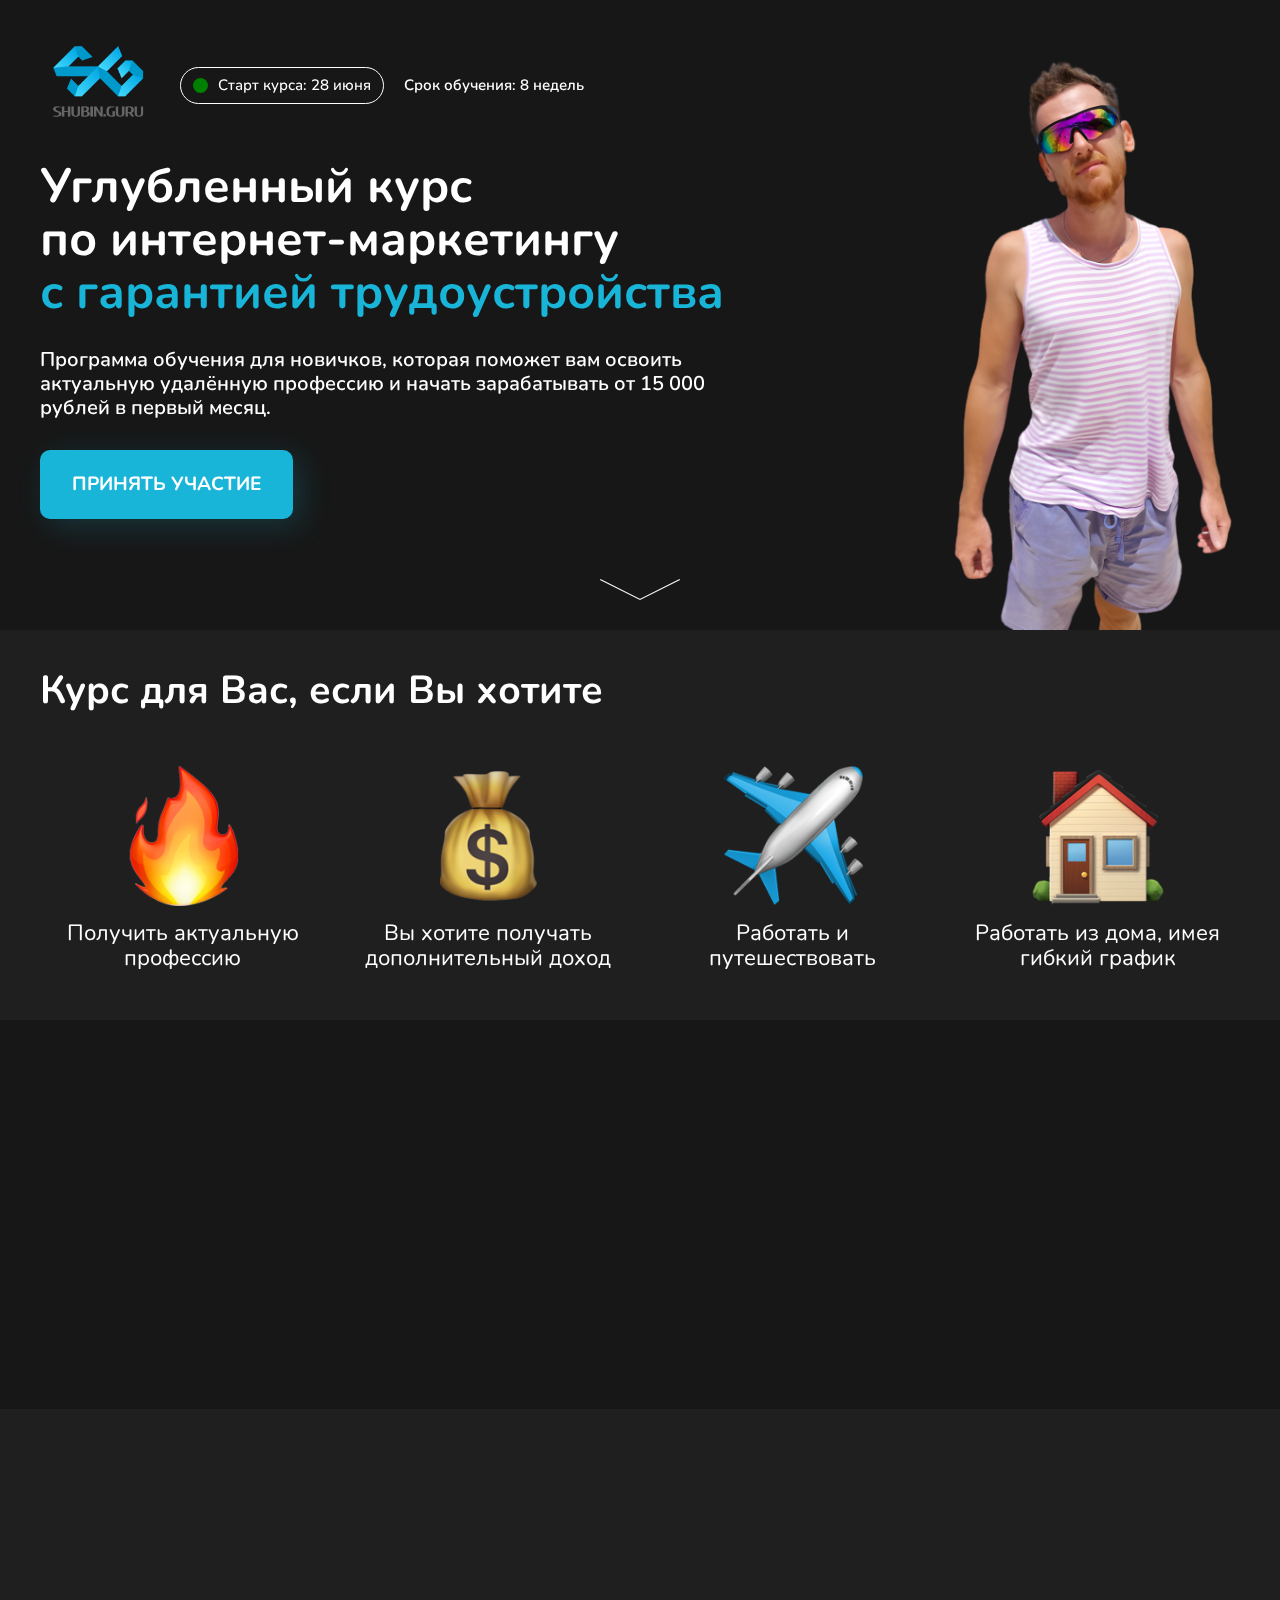
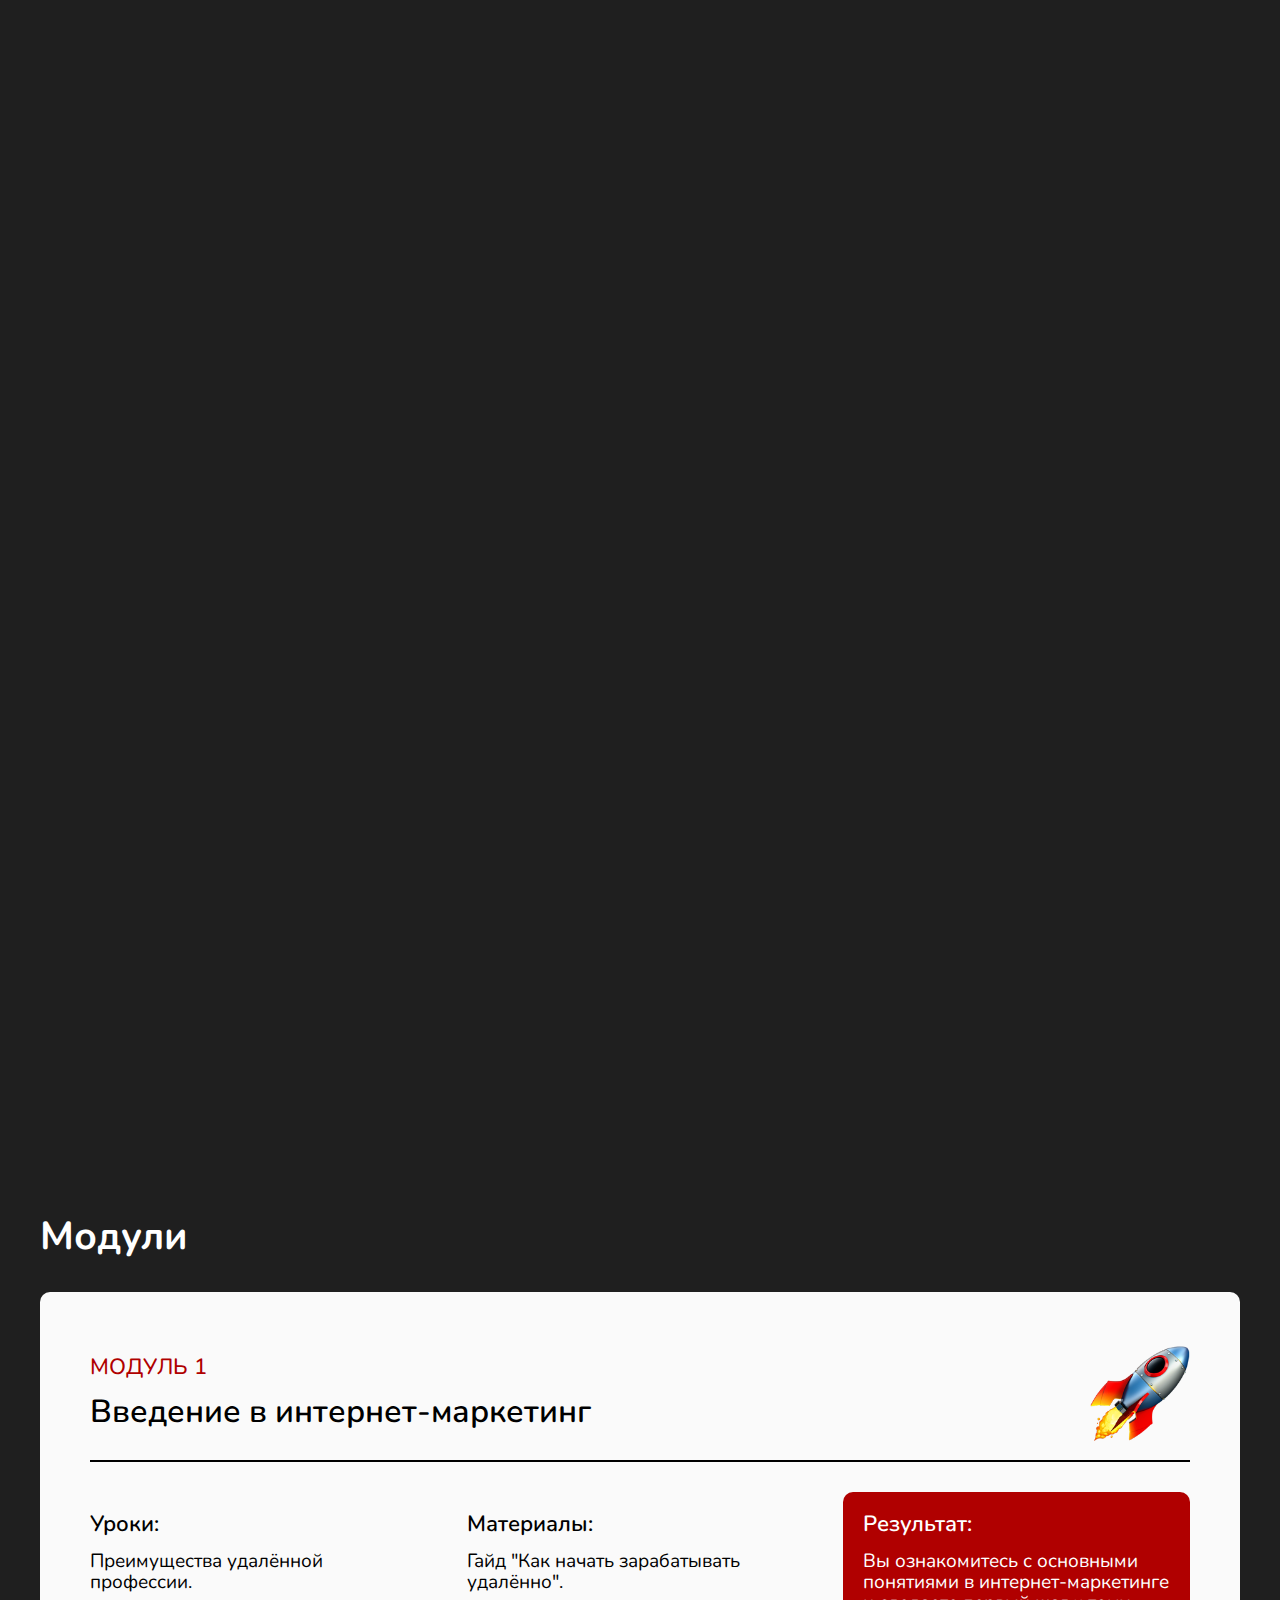
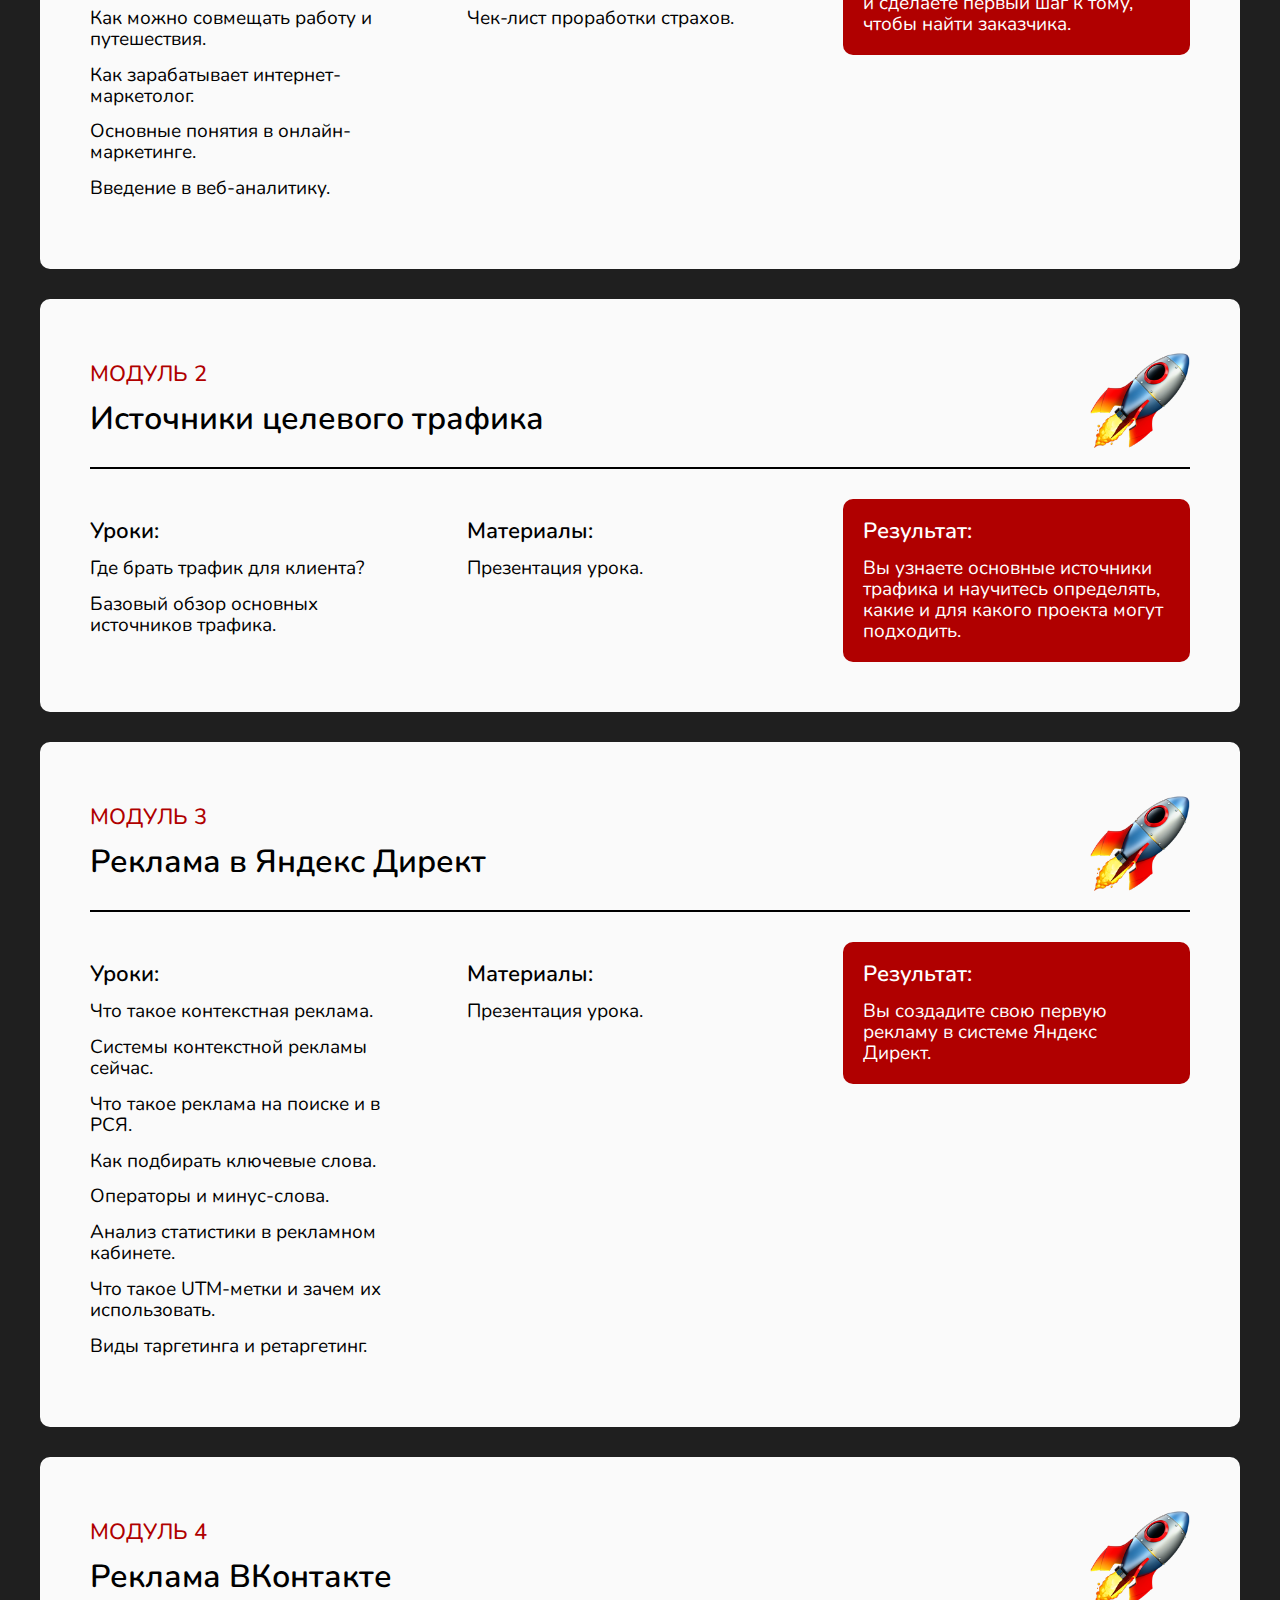
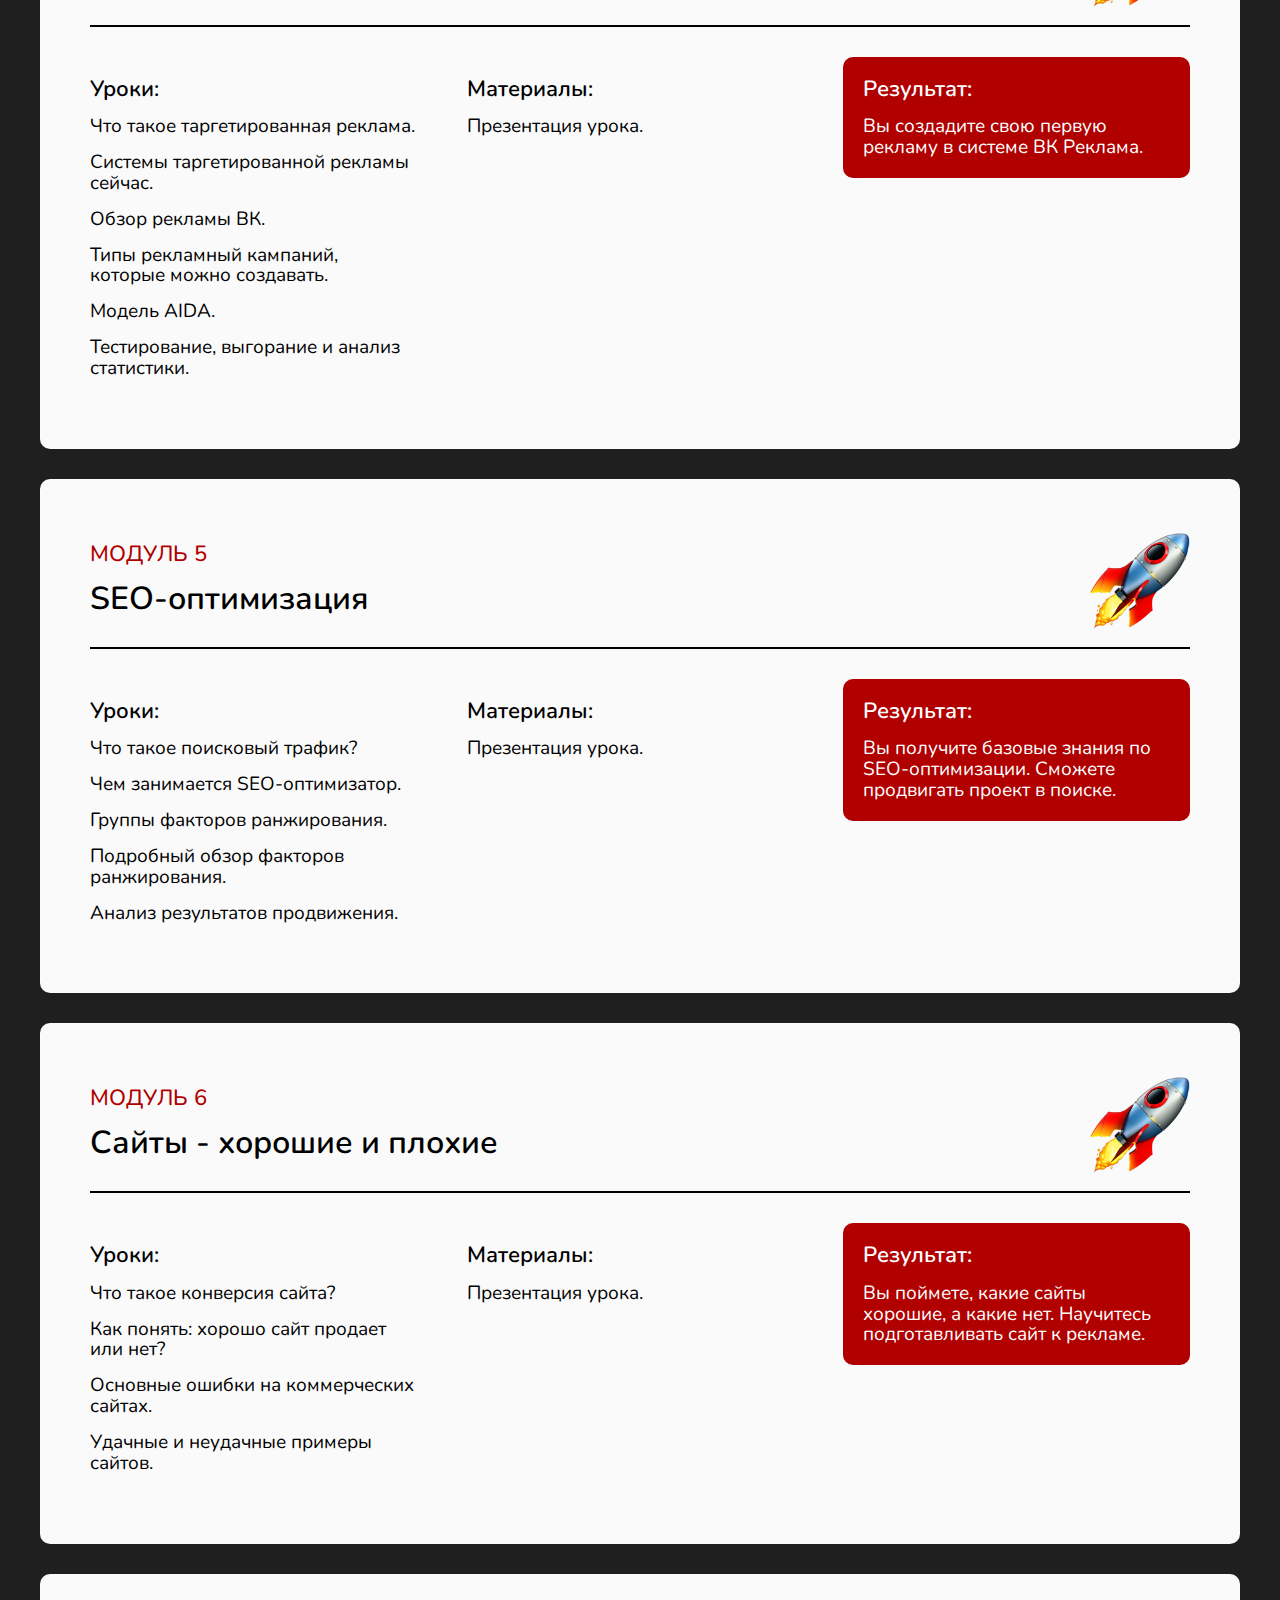
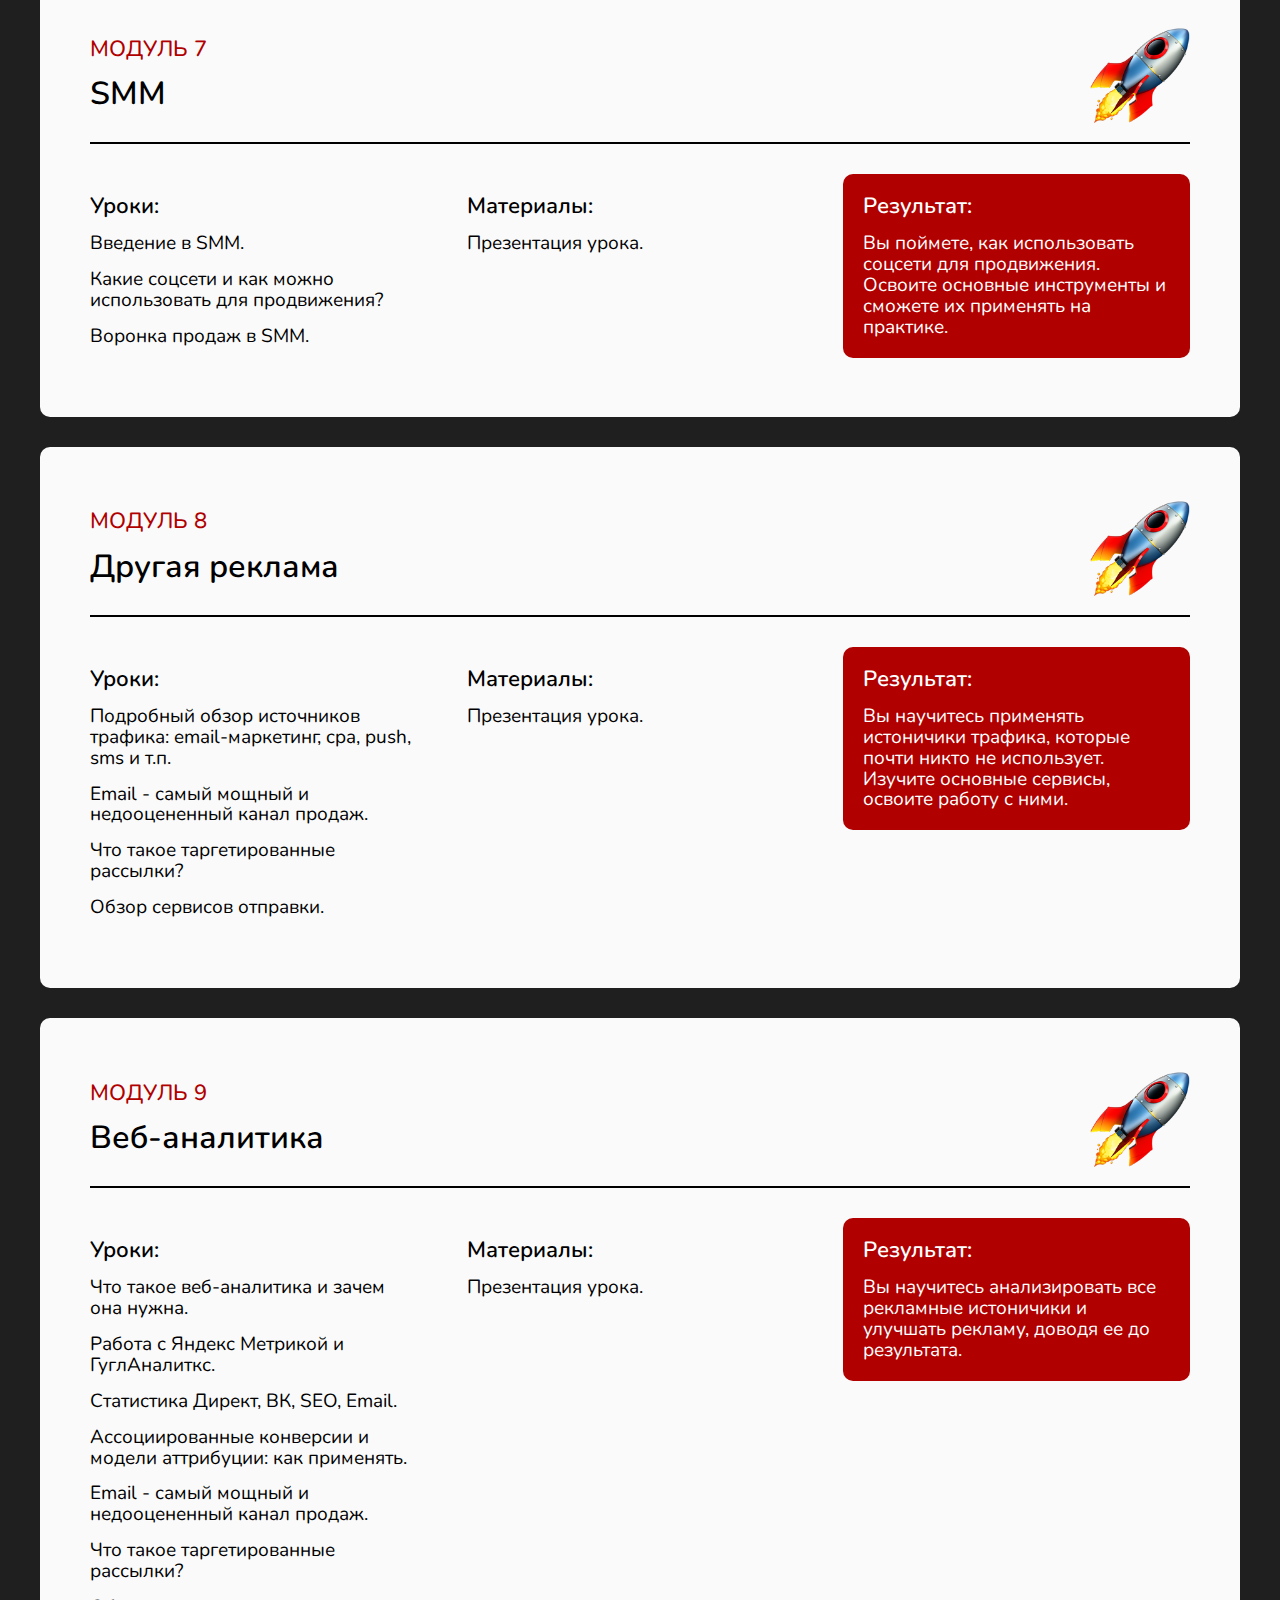
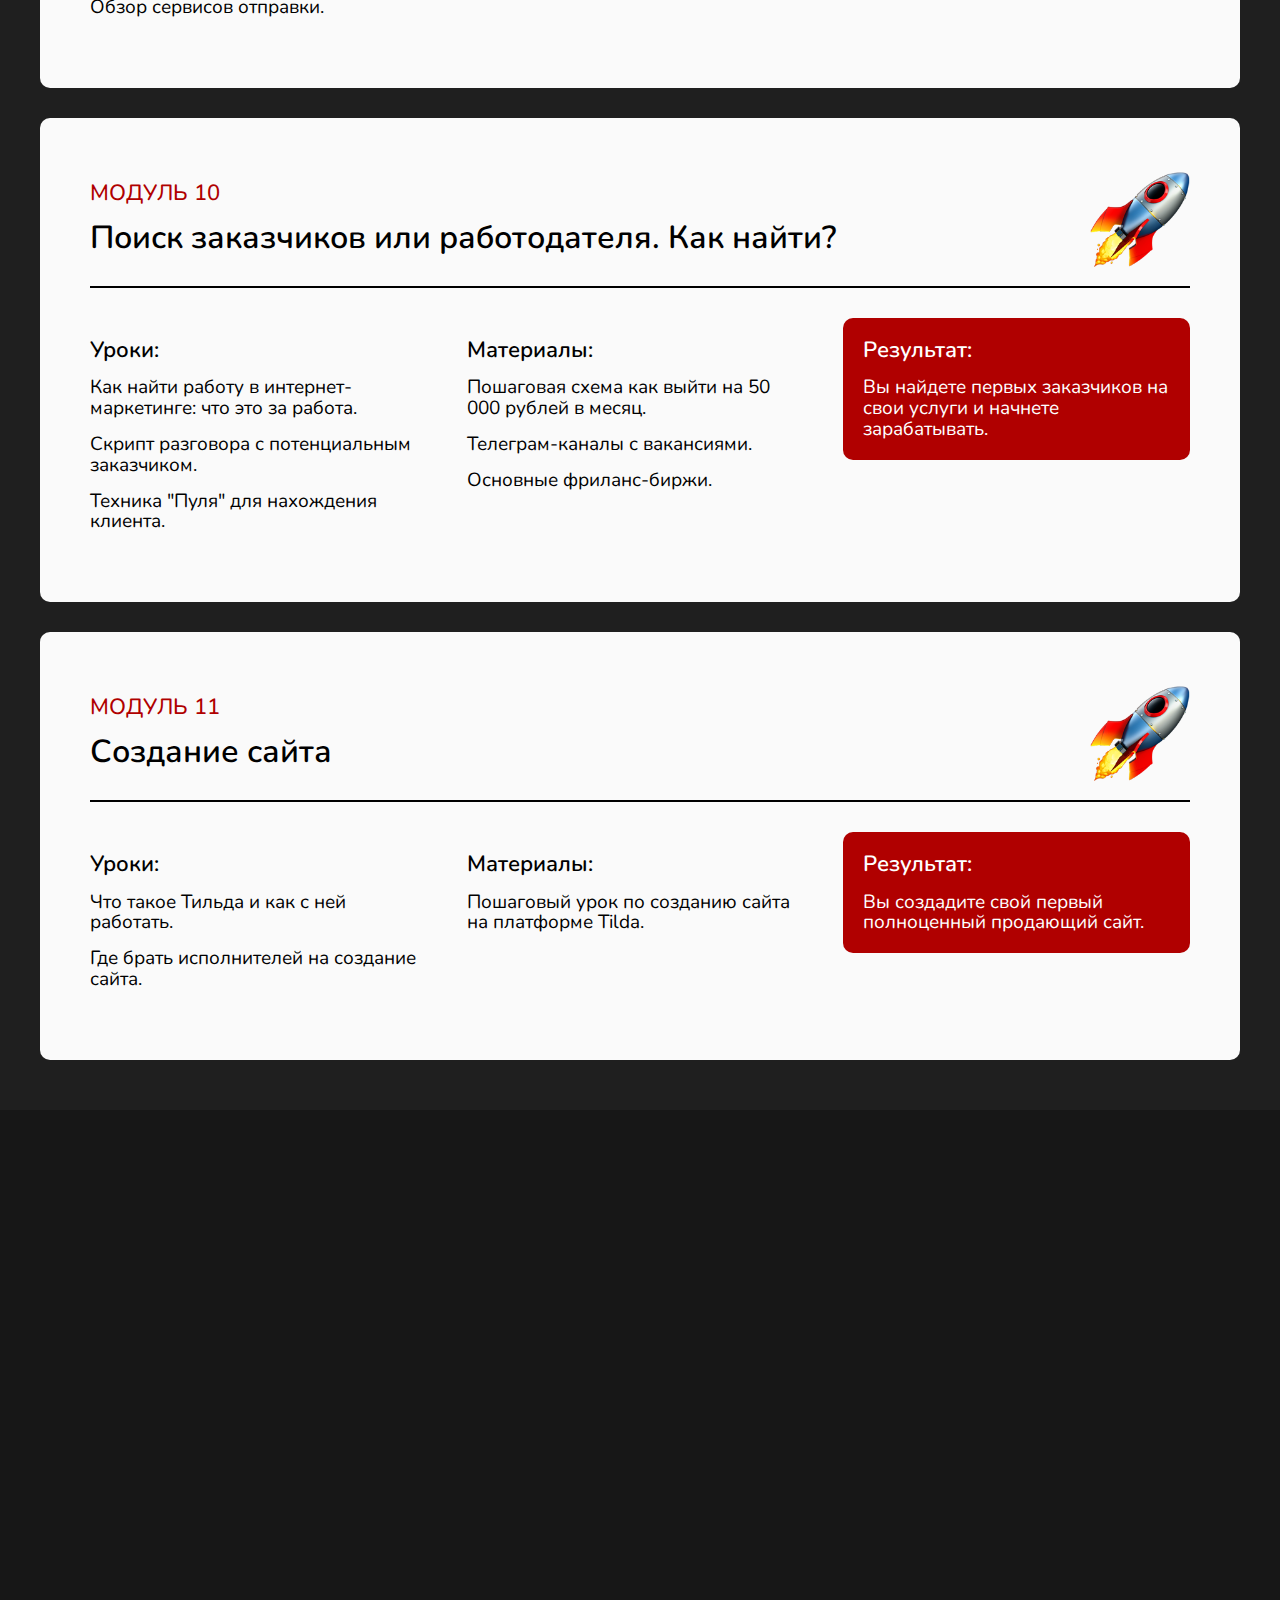
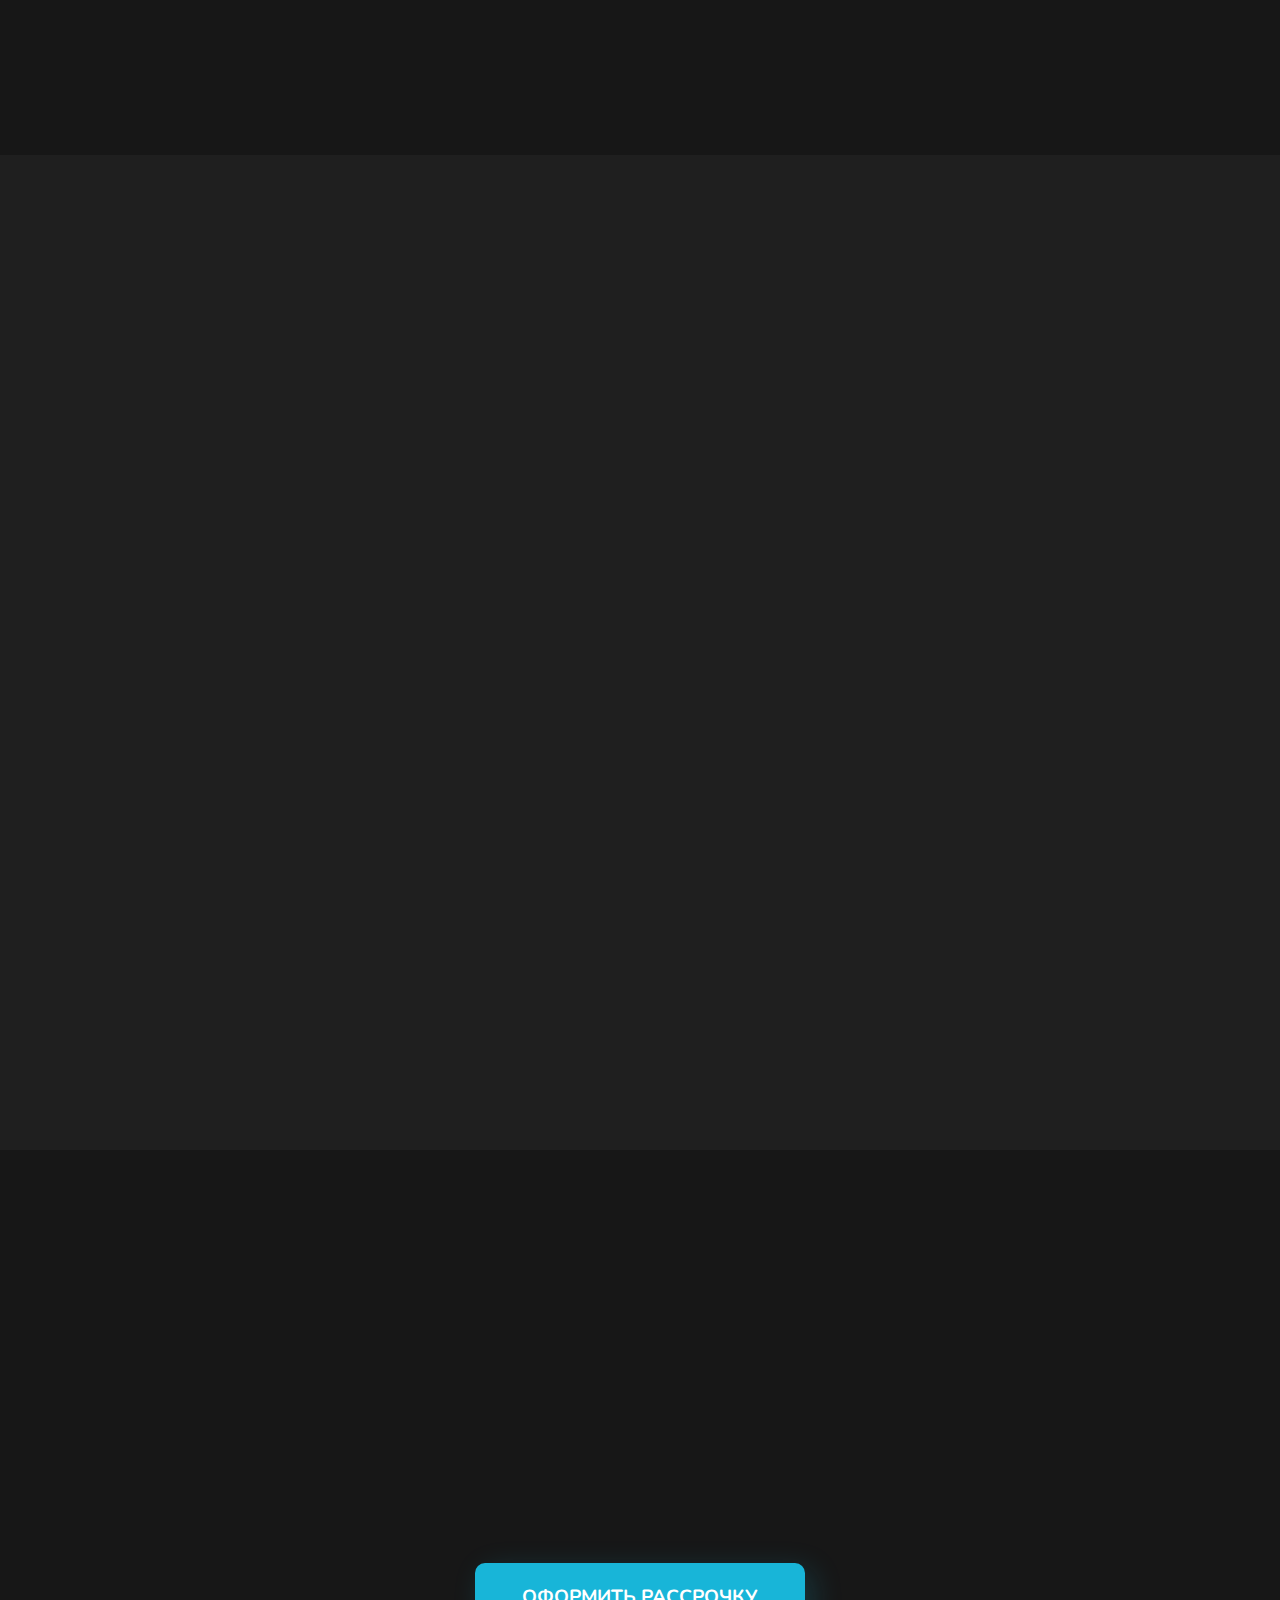
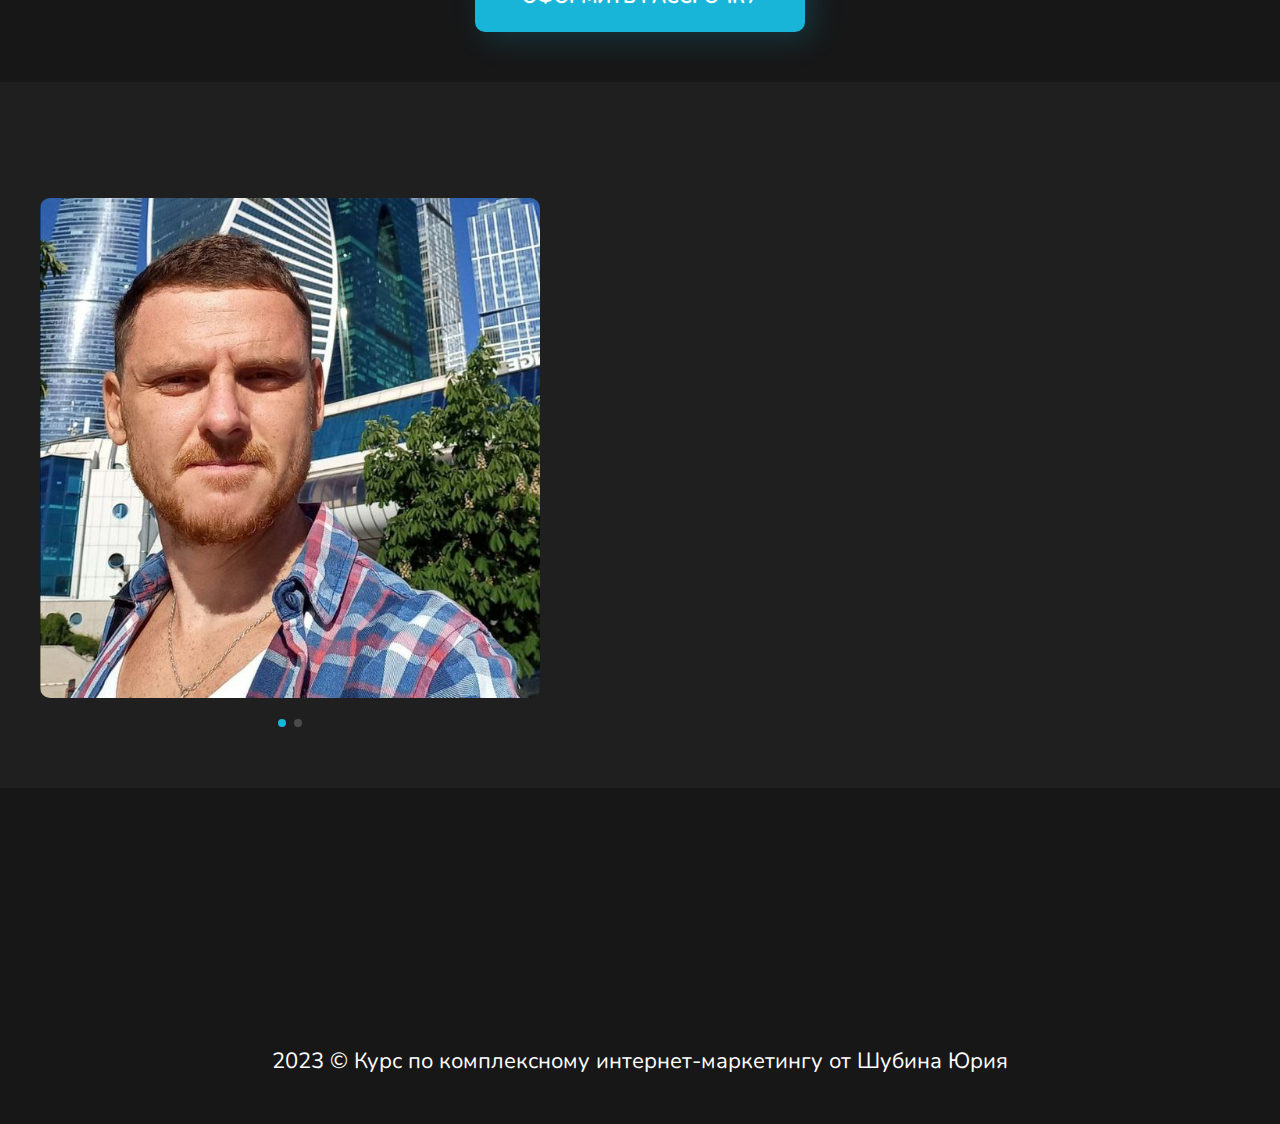
==== commit 858b7a27: "fix: v11" ====
--- a/index.html
+++ b/index.html
@@ -55,7 +55,7 @@
                 </p>
     
                 <div class="hero__btns">
-                    <a class="hero__btn" href="#btn1">ПРИНЯТЬ УЧАСТИЕ</a>
+                    <a class="hero__btn" href="#btn1" id="start">ПРИНЯТЬ УЧАСТИЕ</a>
     
                     <!-- <svg class="hero__btn-arrow" viewBox="0 0 243.84 75.68" width="70" height="20" fill="white"><polygon class="cls-1" points="206 0 201.76 4.24 232.36 34.84 0 34.84 0 40.84 232.36 40.84 201.76 71.43 206 75.67 243.84 37.84 206 0"/> </g> </g> </svg> -->
     
@@ -1003,9 +1003,9 @@
 
             <div class="footer__box">
                 <p class="footer__inn">
-                    <span>ИП</span> Соломатина Ольга Владимировна <br>
-                    <span>ОГРН:</span> 317682000027309 <br>
-                    <span>ИНН:</span> 680903238499 <br>
+                    <span>ИП</span> Шубин Юрий Львович <br>
+                    <span>ОГРНИП:</span> 323480000028554 <br>
+                    <span>ИНН:</span> 482414315402 <br>
                 </p>
             </div>
 
@@ -1052,8 +1052,8 @@
             </div>
 
             <div class="footer__box">
-                <a class="footer__policy" href="#">Политика конфиденциальности</a>
-                <a class="footer__policy" href="#">Договор оферты</a>
+                <a class="footer__policy" href="policy.html" target=«_blank»>Политика конфиденциальности</a>
+                <a class="footer__policy" href="oferta.html" target=«_blank»>Договор оферты</a>
             </div>
         </div>
 
--- a/css/main.css
+++ b/css/main.css
@@ -29,6 +29,9 @@
     padding-top: 40px;
   }
 }
+.hero__top-date {
+  min-width: auto;
+}
 .hero__title {
   font-size: 48px;
   line-height: 1.1;
@@ -47,6 +50,9 @@
   .hero__pretitle-2 {
     font-size: 18px;
   }
+}
+.hero__btn {
+  cursor: pointer;
 }
 .hero__bottom-arrow {
   margin-top: 40px;
@@ -616,6 +622,9 @@
   padding-bottom: 40px;
 }
 
+.review {
+  padding-bottom: 20px;
+}
 .review__video {
   display: grid;
   grid-template-columns: 1fr 1fr 1fr;
@@ -636,6 +645,7 @@
   max-width: 100%;
   width: 100%;
   height: 700px;
+  border-radius: 10px;
 }
 @media (max-width: 968px) {
   .review__video iframe {
@@ -679,7 +689,7 @@
   border-radius: 10px;
 }
 .review__btn {
-  max-width: 300px;
+  max-width: 340px;
   margin-left: auto;
   margin-right: auto;
   margin-top: 30px;
@@ -807,6 +817,27 @@
   top: -5px;
 }
 
+.policy {
+  max-width: 900px;
+  padding: 0 10px;
+  width: 100%;
+  margin: 0 auto;
+  background: #fff;
+  color: #000;
+}
+@media (max-width: 480px) {
+  .policy {
+    font-size: 20px;
+    line-height: 1.2;
+  }
+}
+.policy__title {
+  text-align: center;
+  margin: 30px 0 60px;
+  display: flex;
+  flex-direction: column;
+}
+
 .tinkoffPayWidget {
   max-width: 600px;
   width: 100%;
@@ -833,7 +864,11 @@
   text-transform: uppercase;
 }
 
-.tinkoffPayRow {
+.tinkoffPayRow,
+input[type=text],
+input[type=email],
+input[type=tel],
+input[type=hidden] {
   max-width: 100%;
   width: 100%;
   font-family: "Nunito", sans-serif;
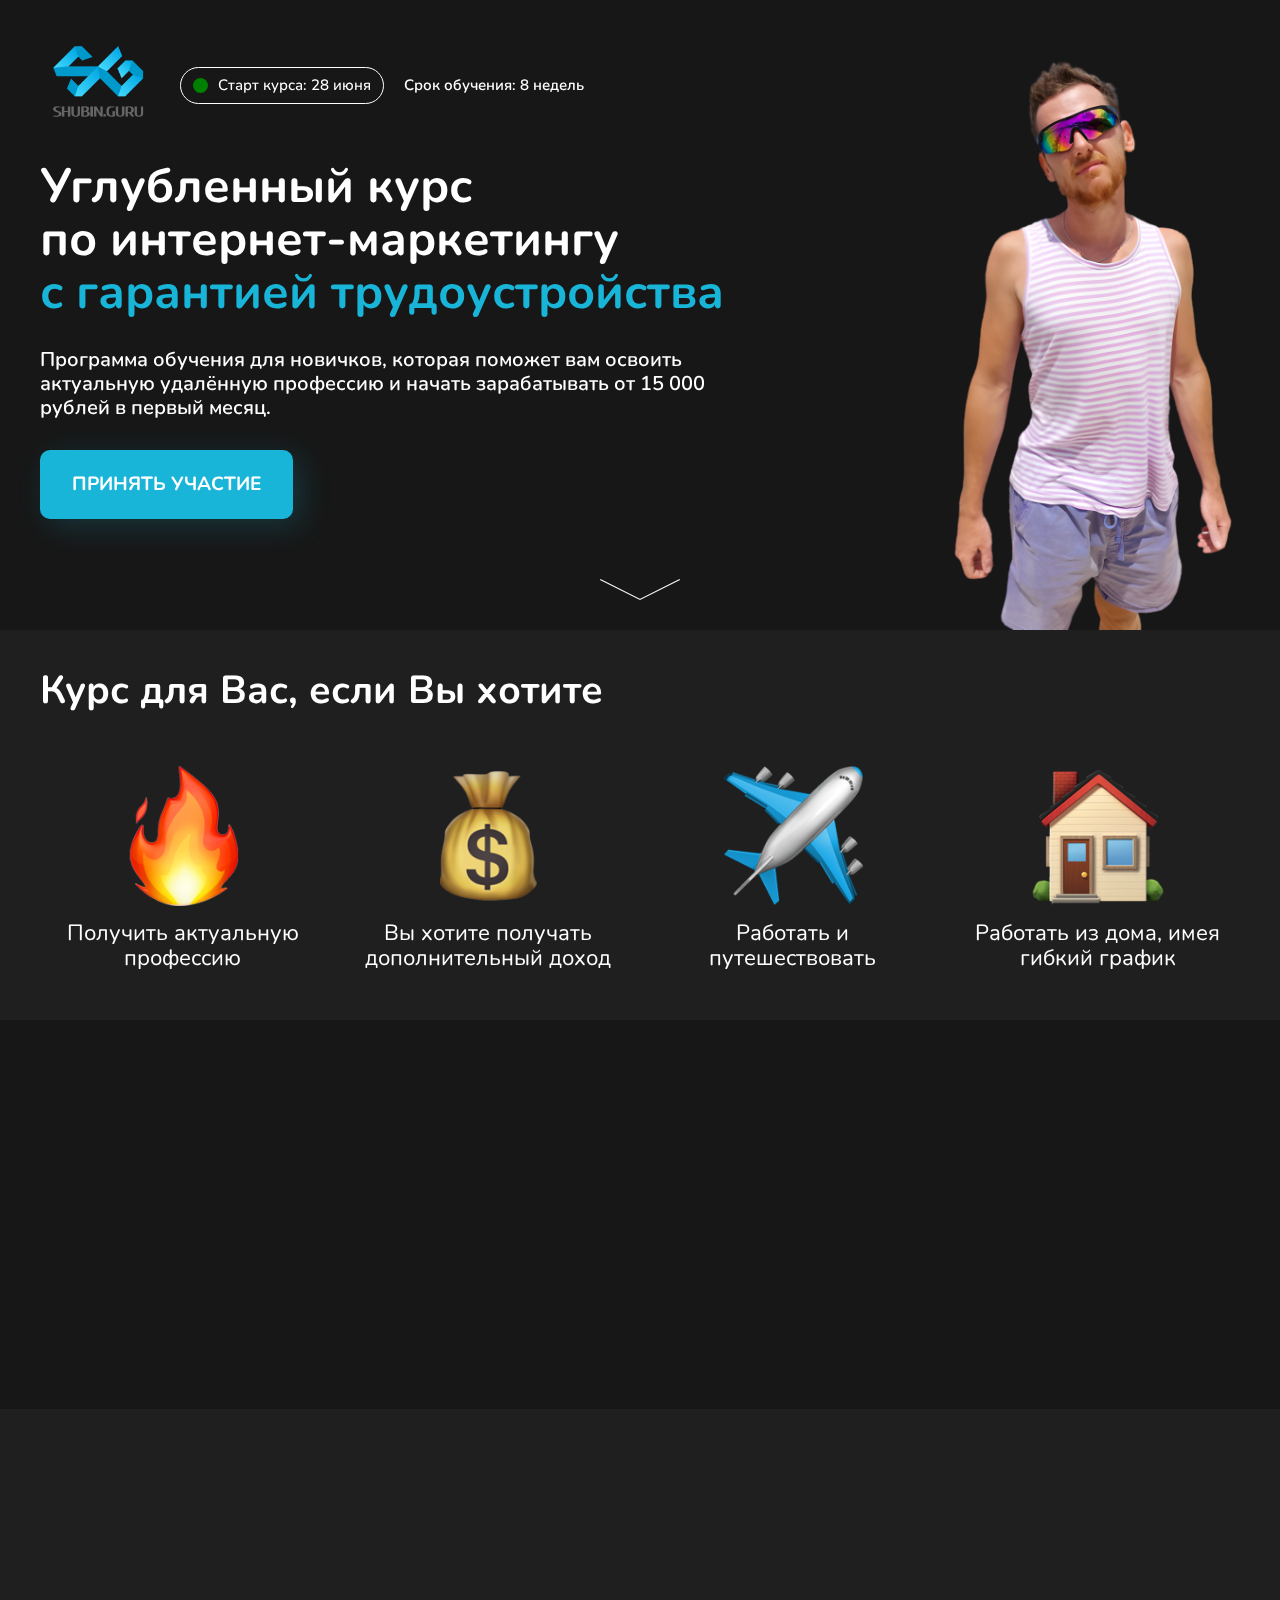
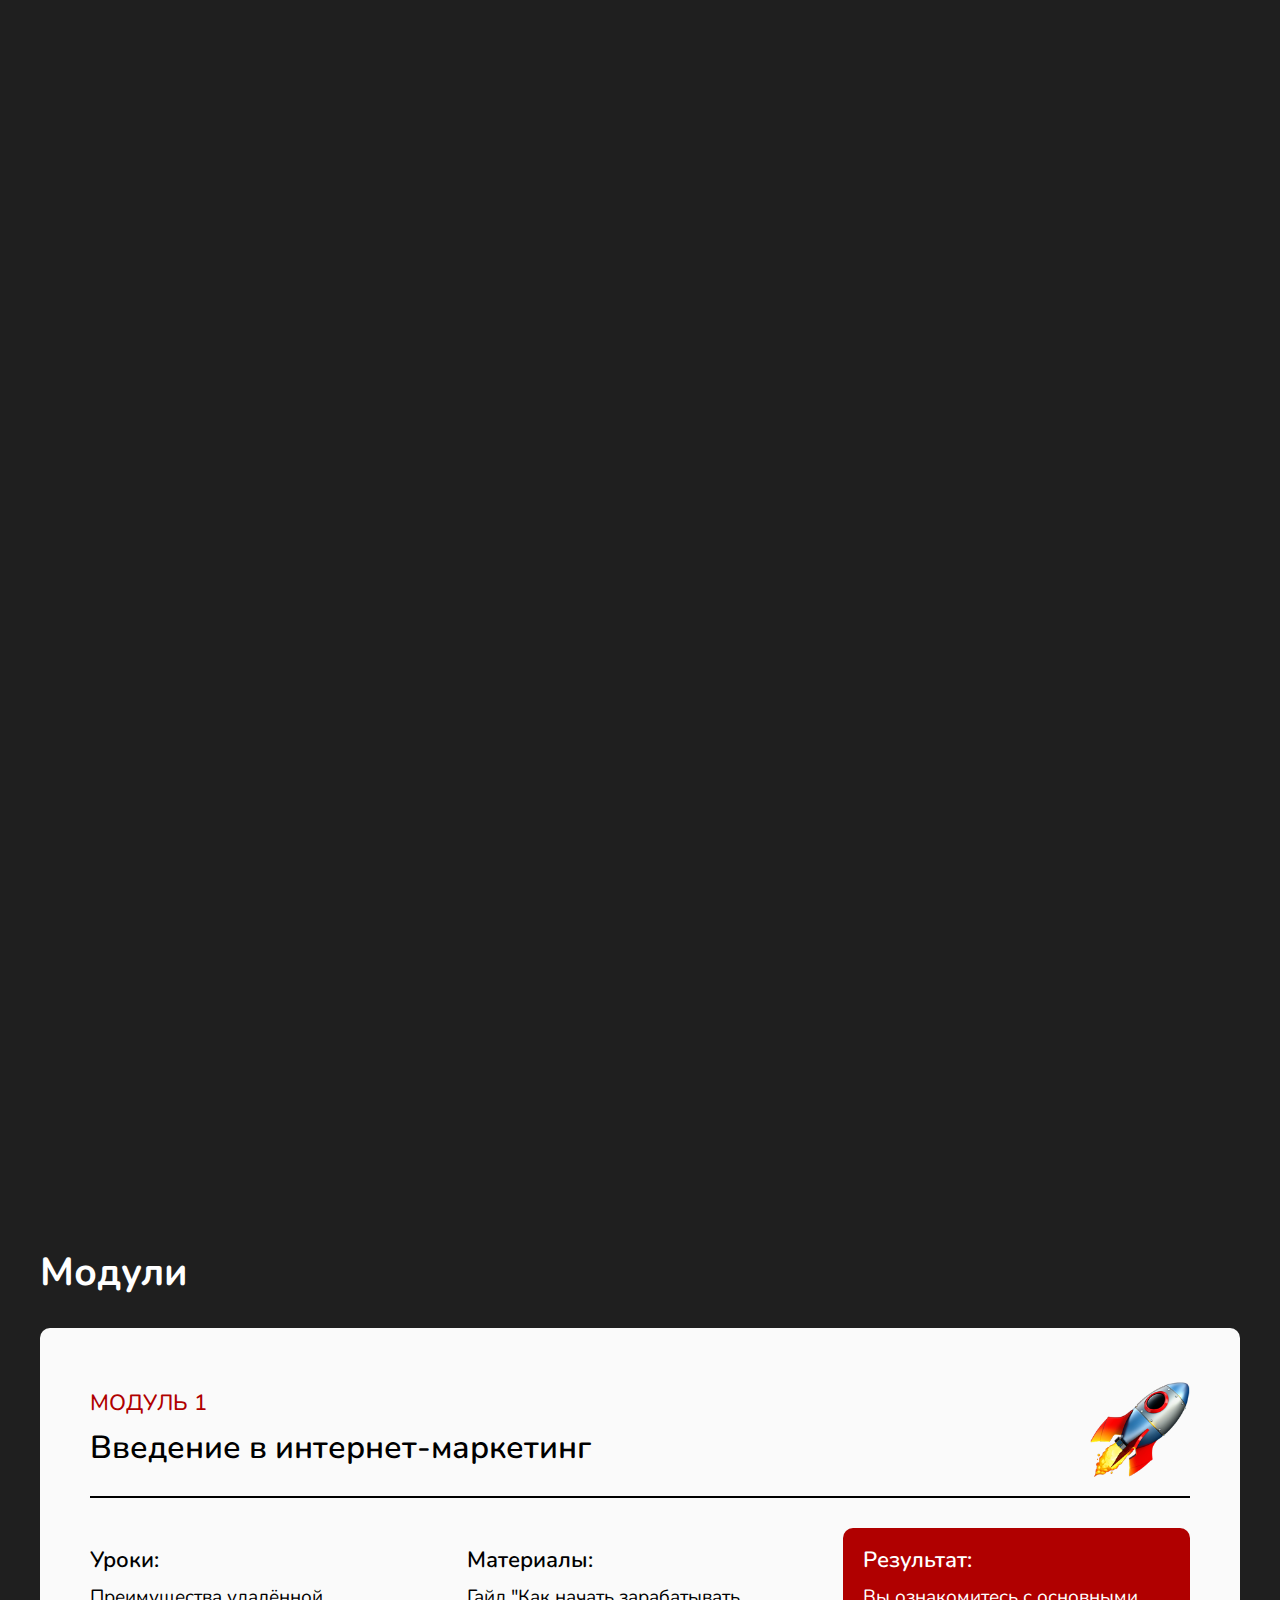
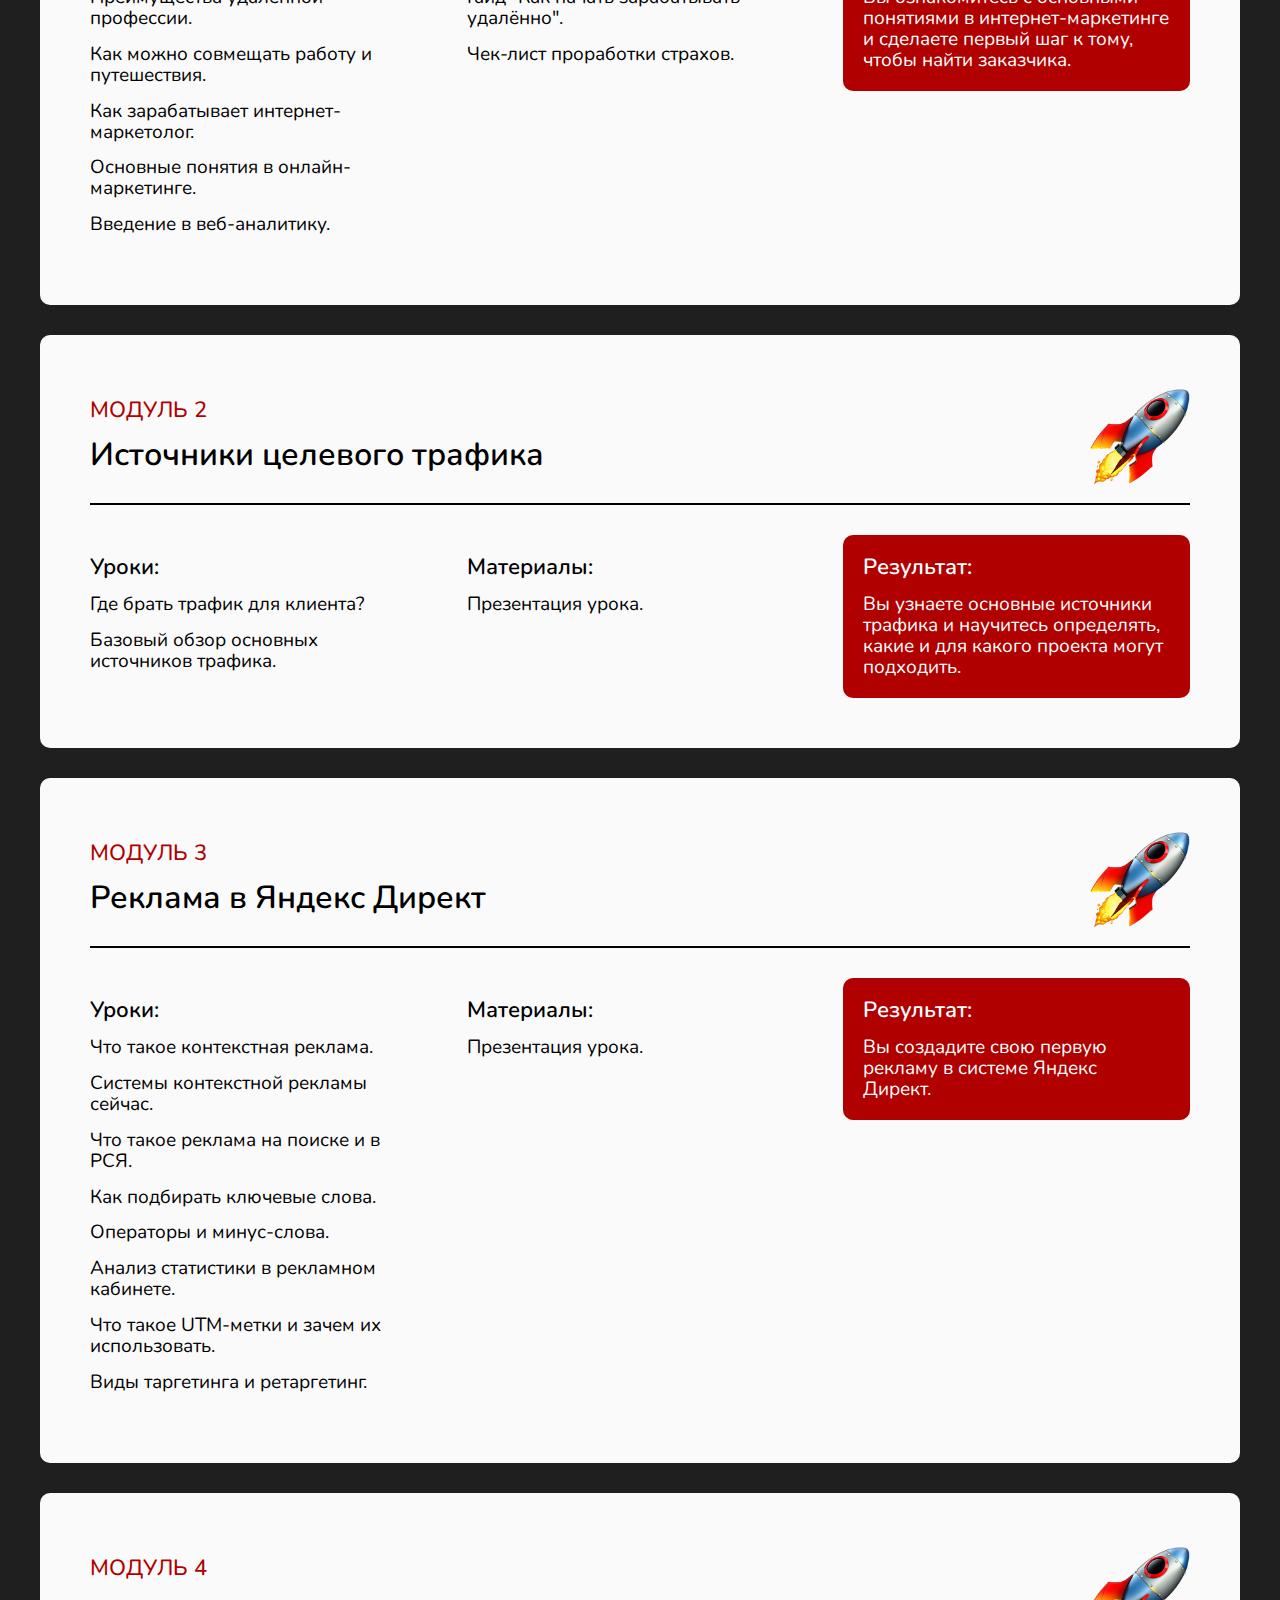
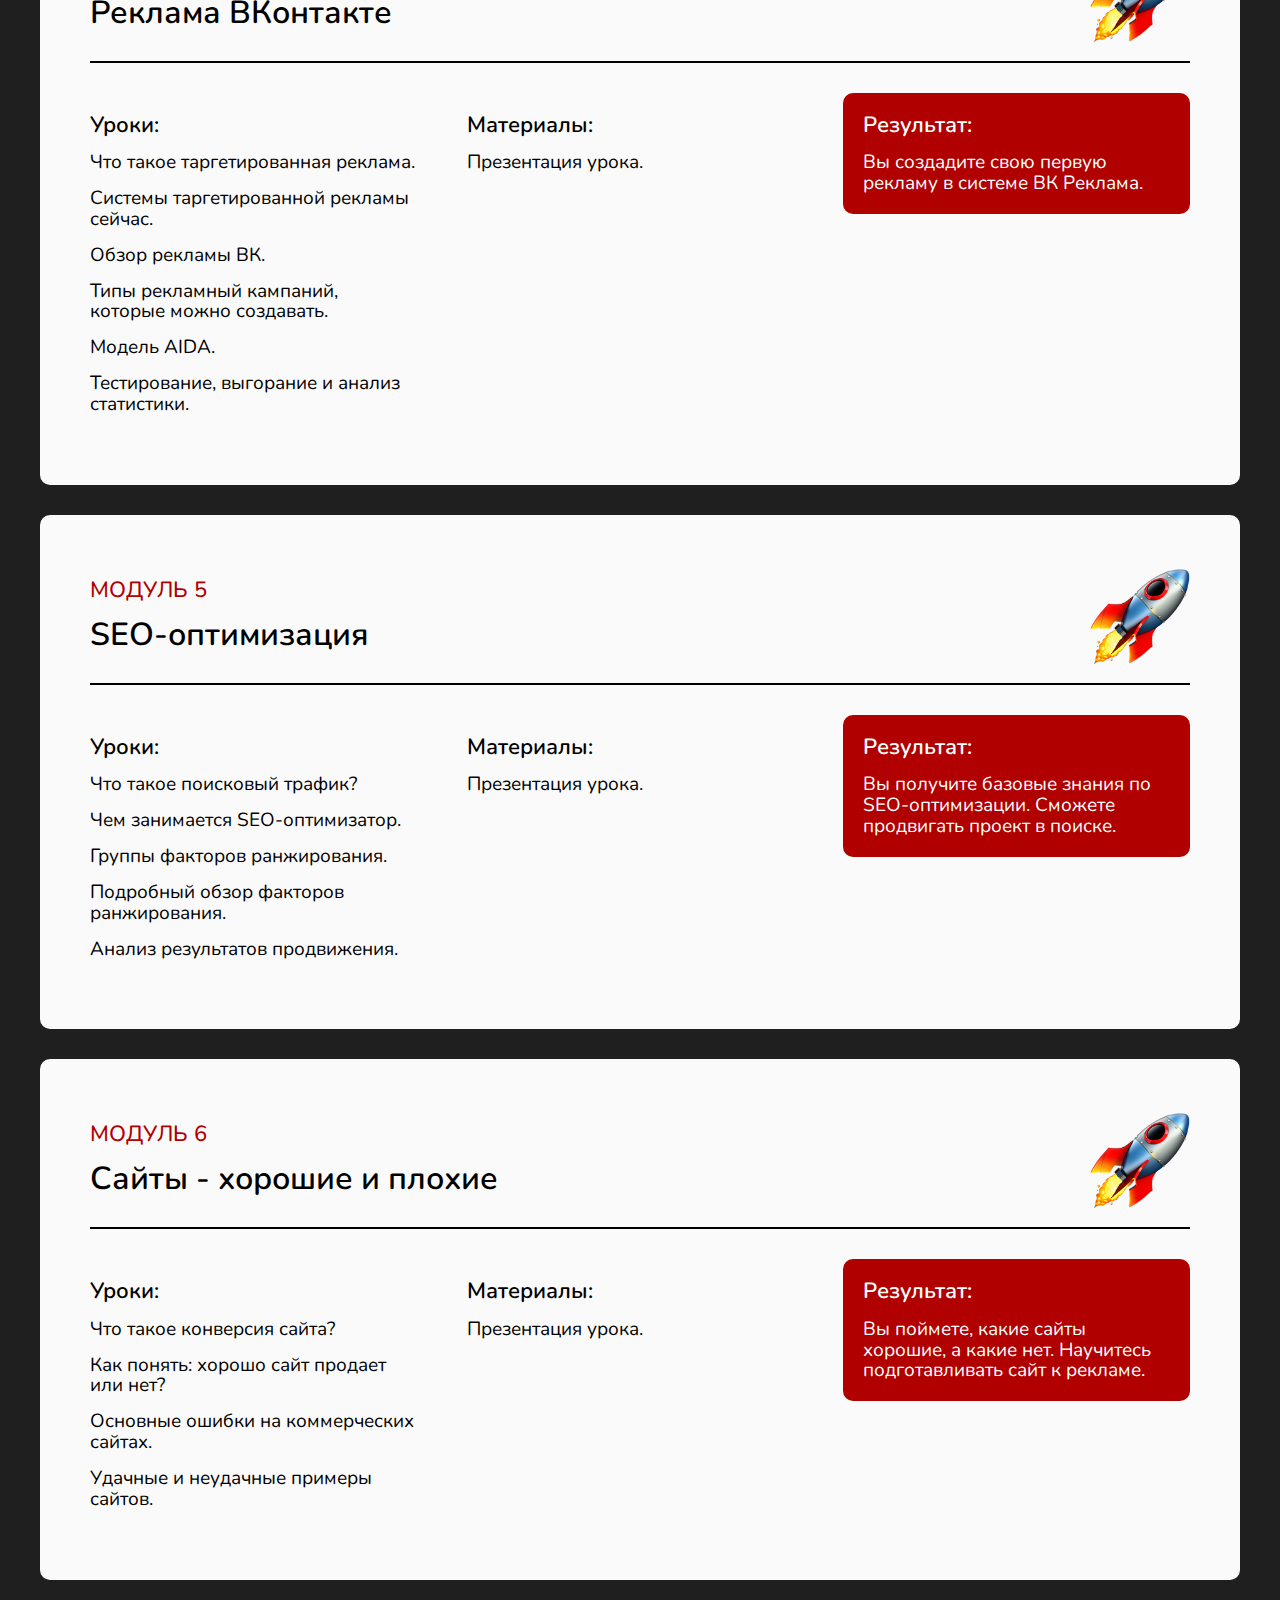
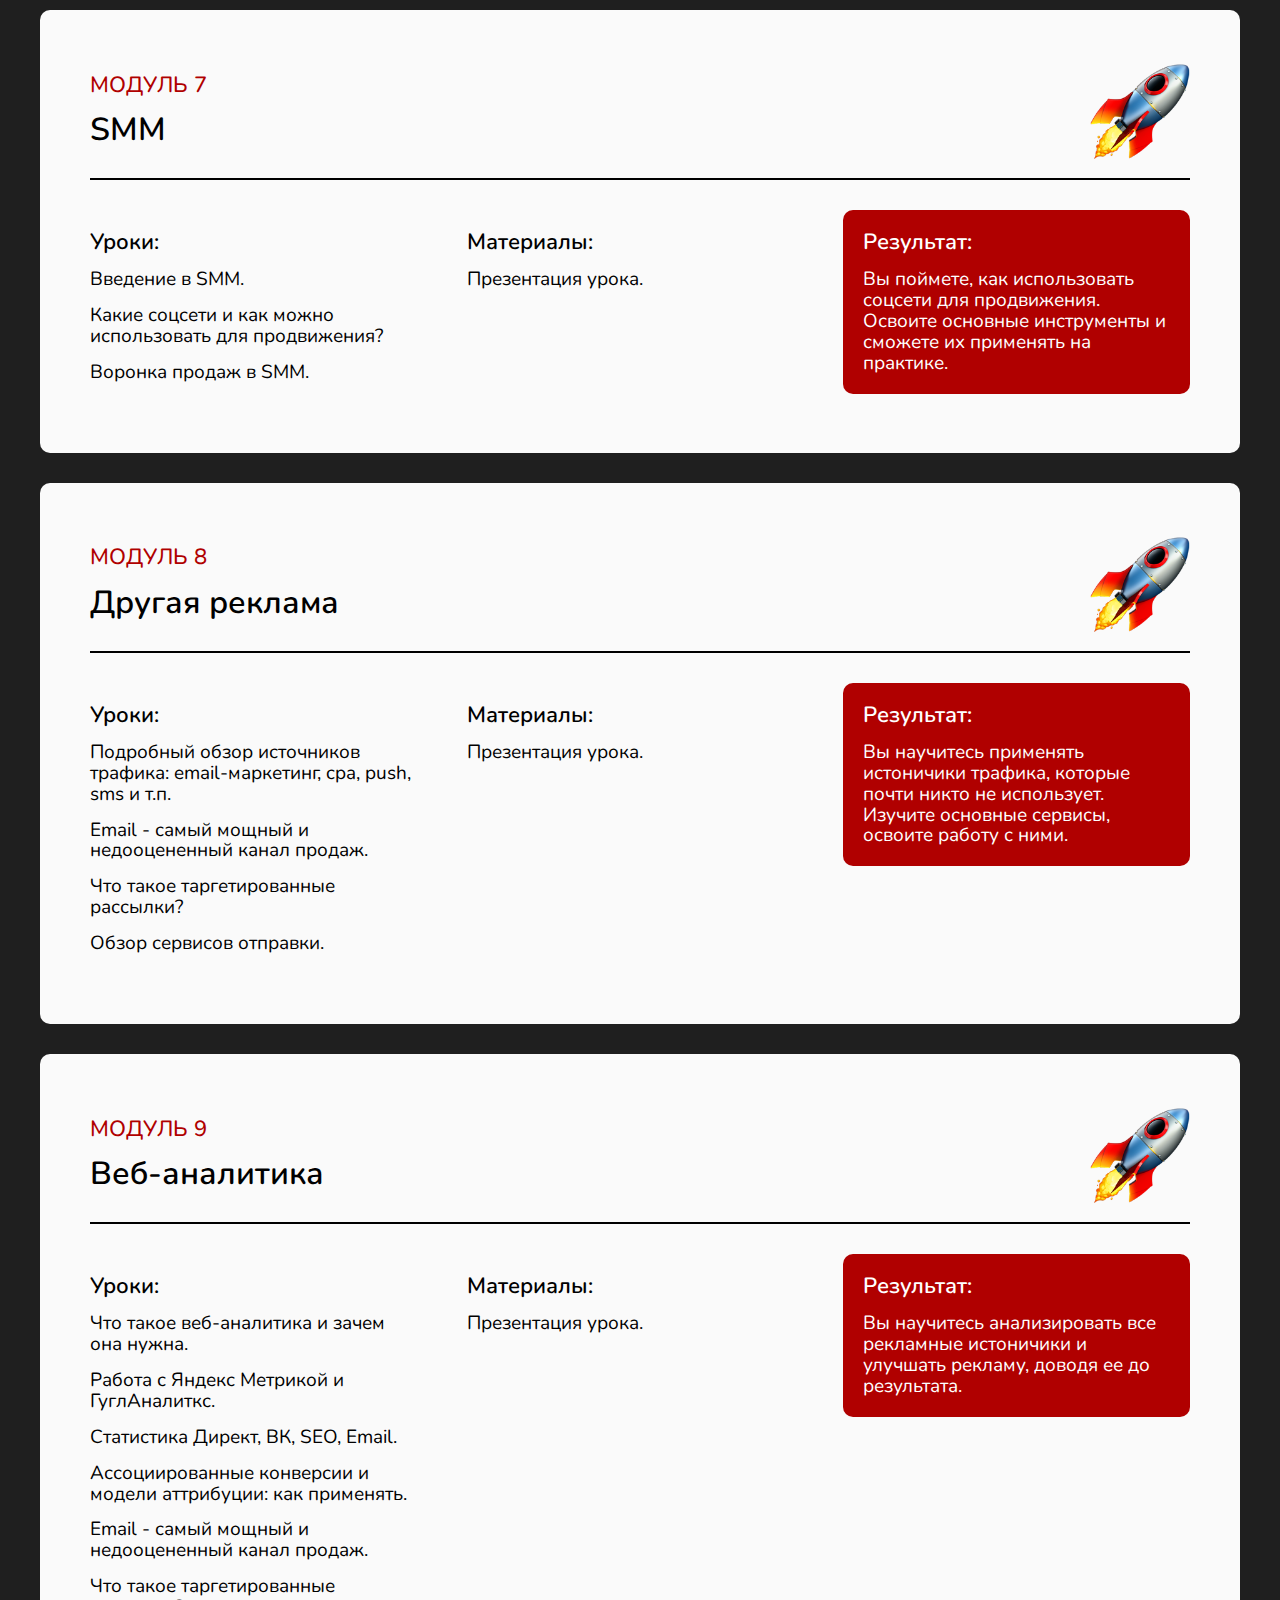
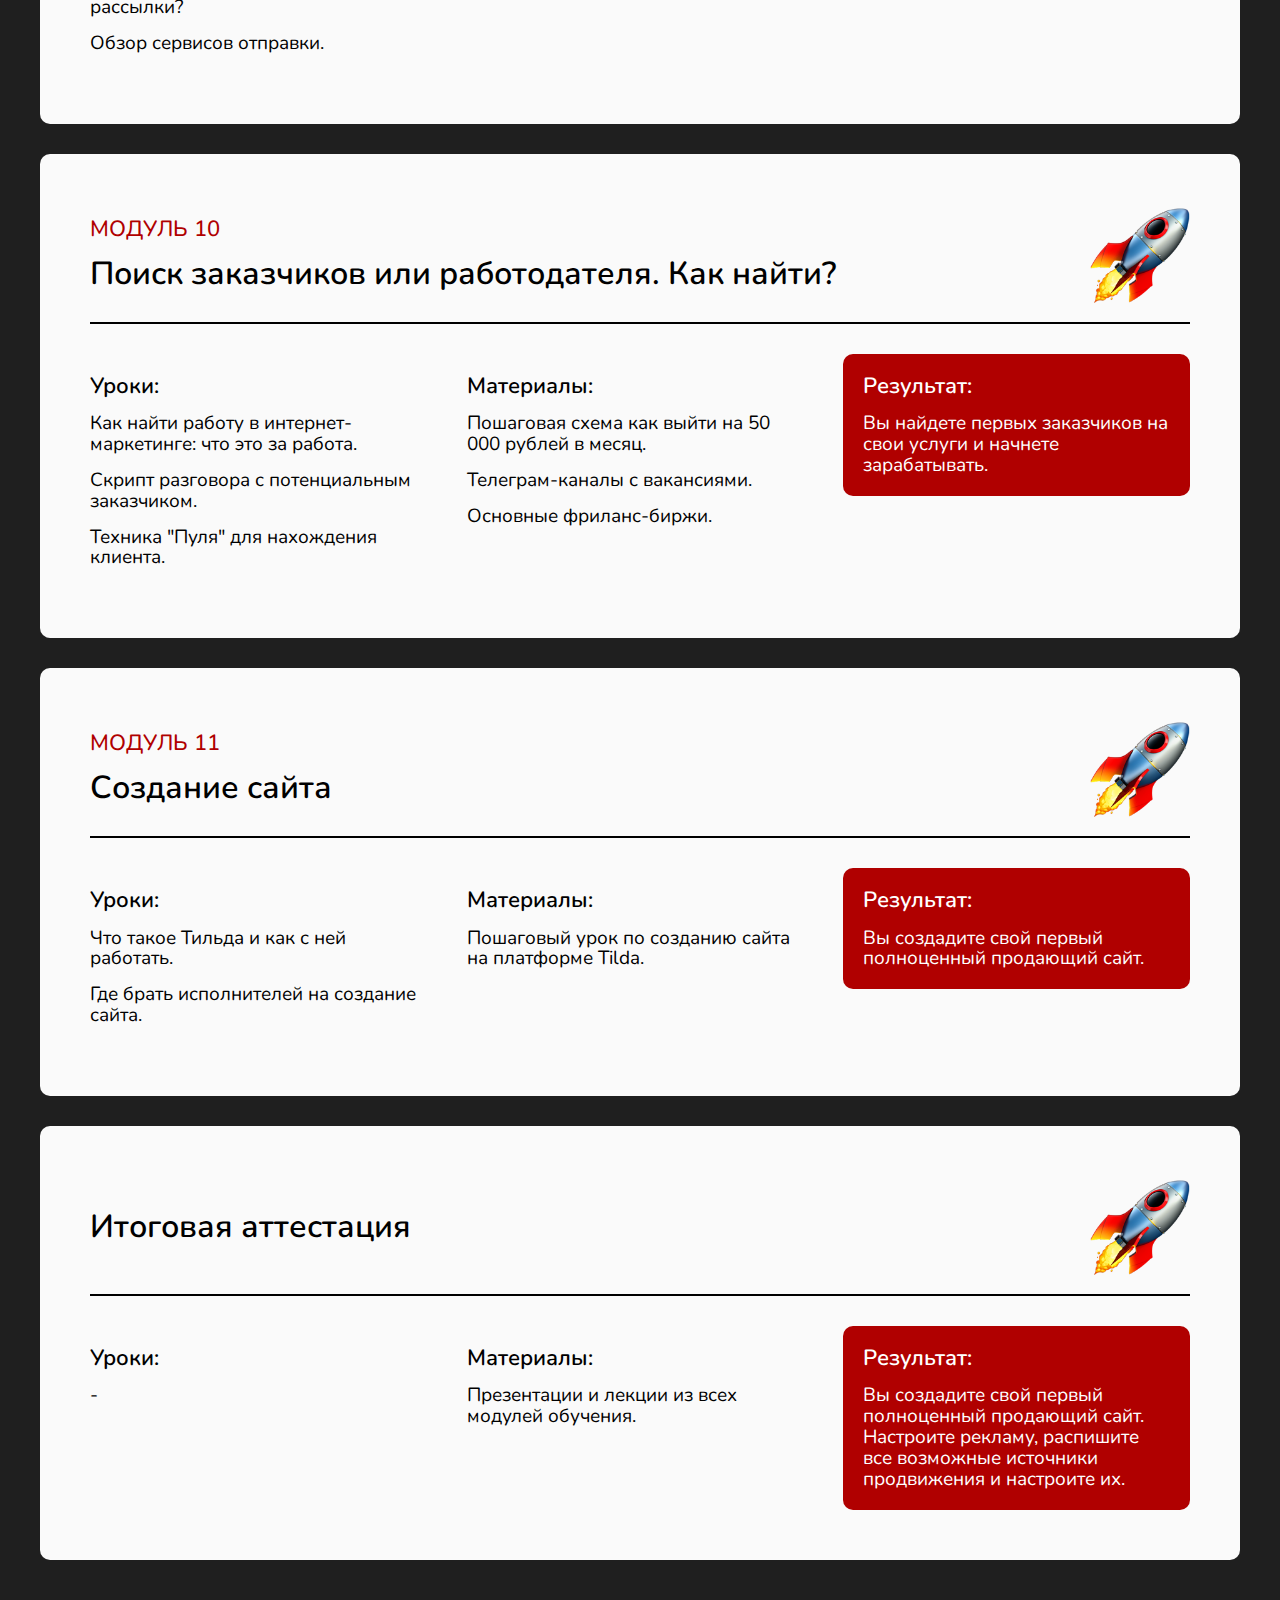
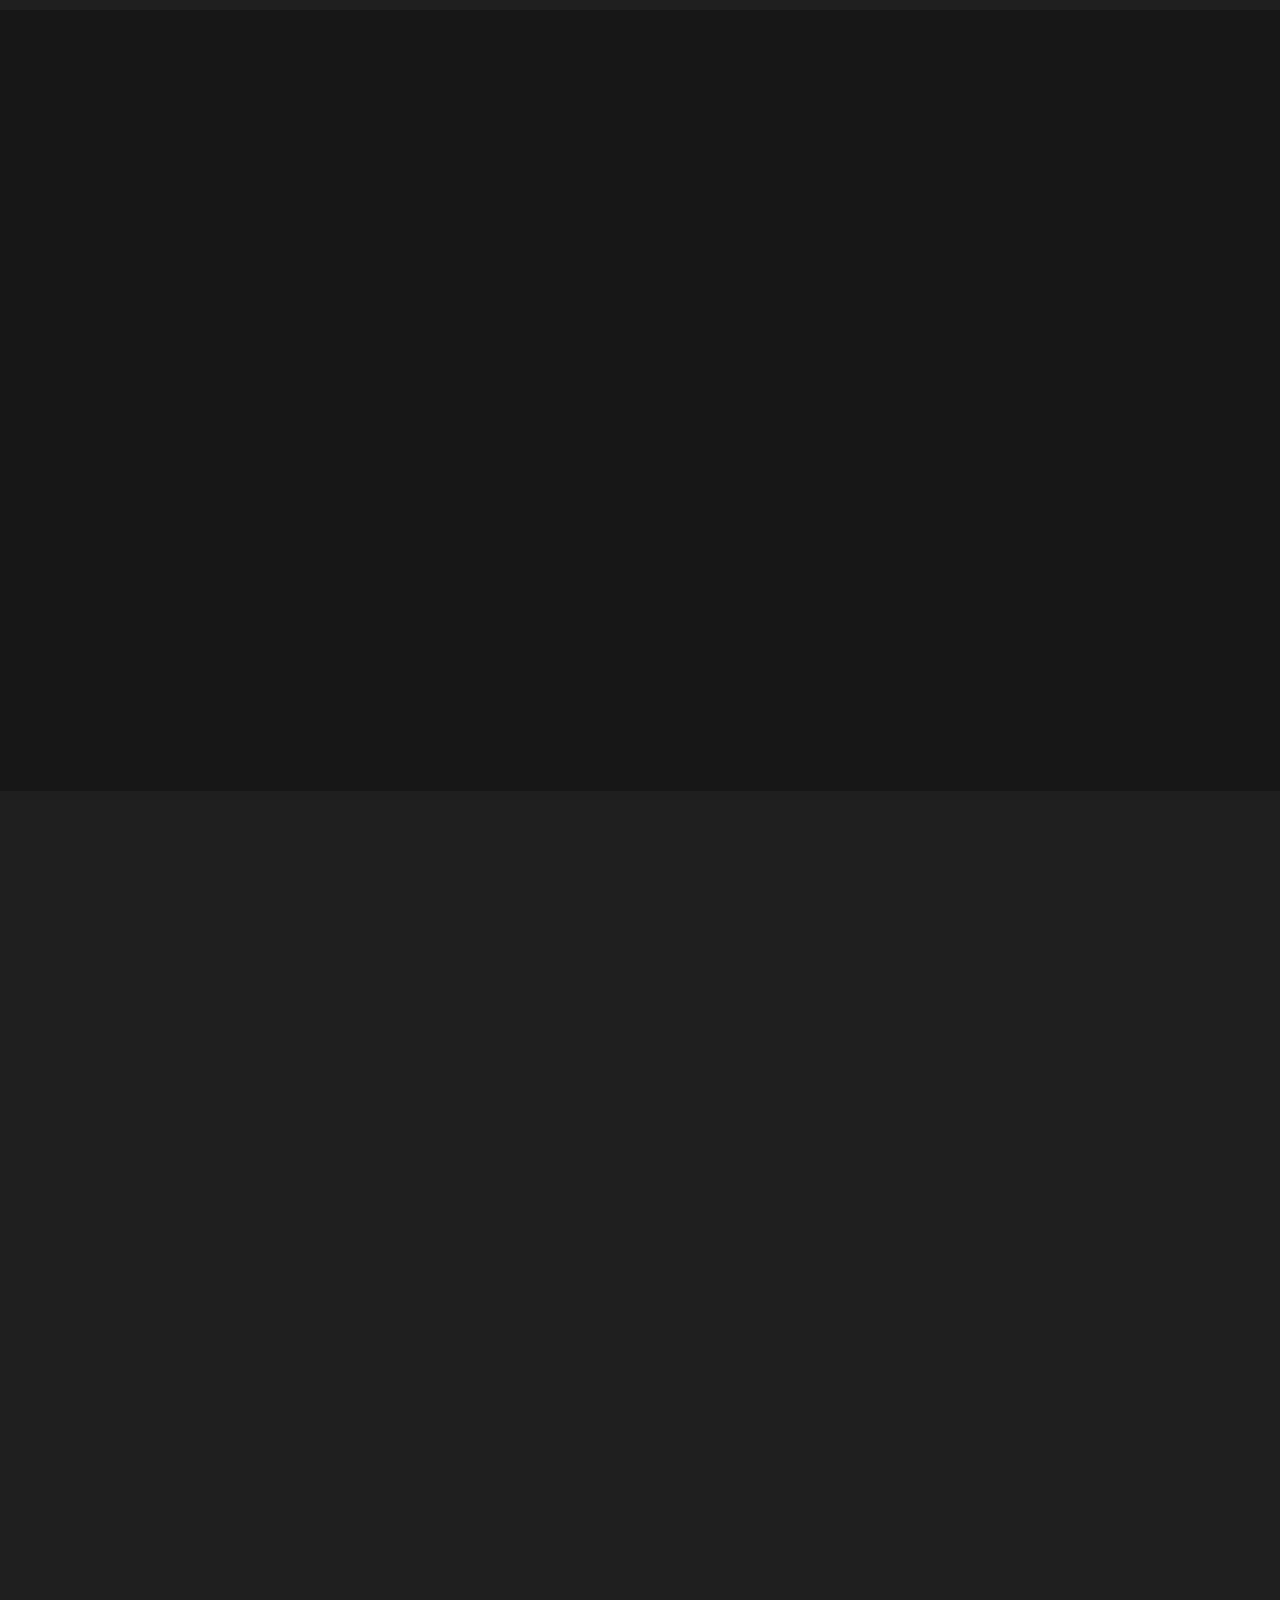
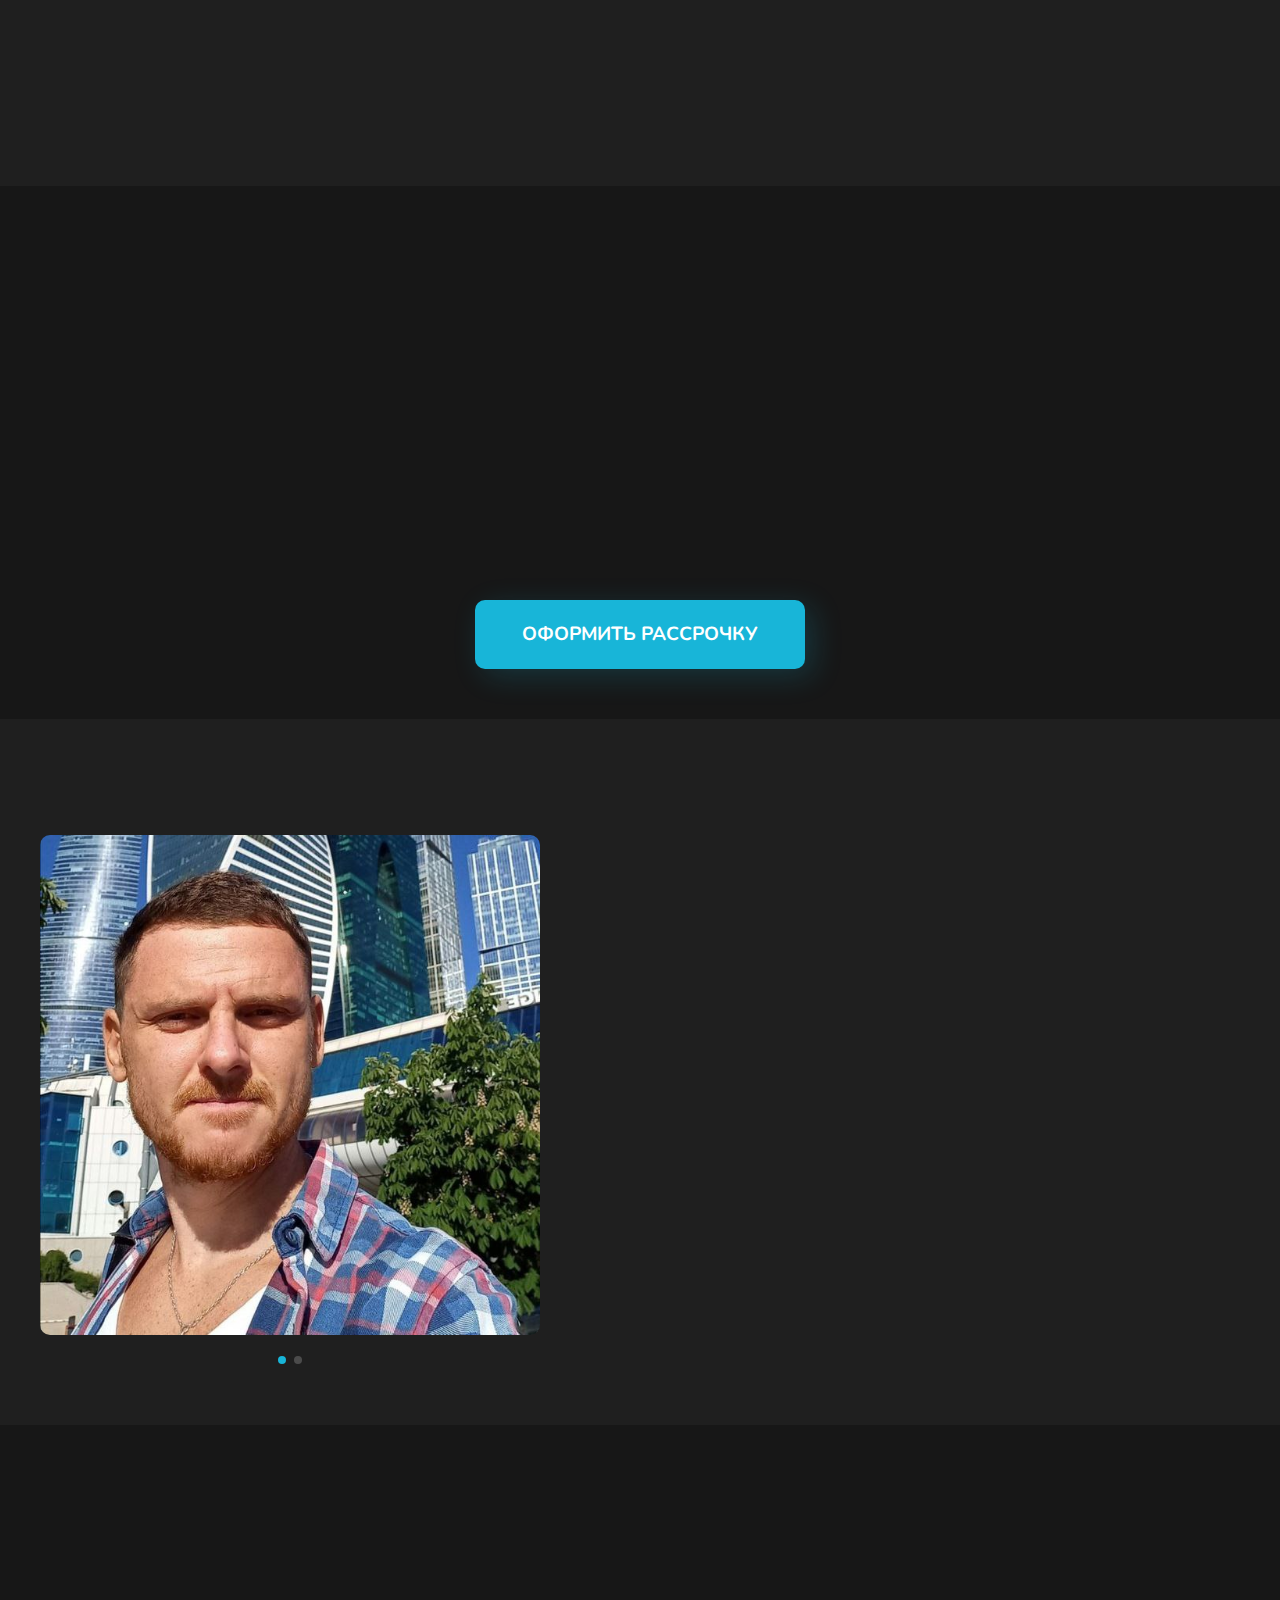
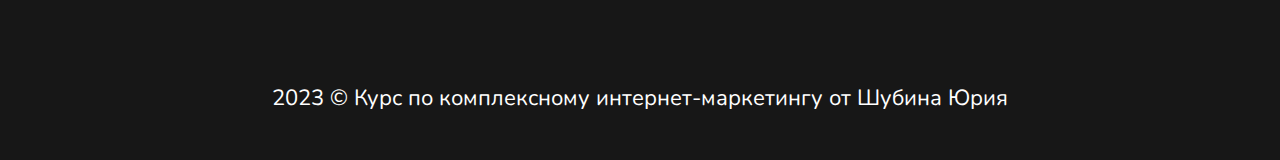
==== commit 1de993c1: "fix: v29" ====
--- a/index.html
+++ b/index.html
@@ -238,7 +238,7 @@
                 <div class="box__item-icon">
                     <img src="./img/tarif-1.png" alt="icon">
                 </div>
-                <p class="box__item-title">Тариф «Базовый»<br> 59 900 ₽</p>
+                <p class="box__item-title">Тариф «Базовый»<br> <s>70 000 ₽</s><br> 59 900 ₽</p>
                 <ul class="box__item-list">
                     <li class="box__item-text"><span>Модуль 1.</span> Введение в курс</li>
                     <li class="box__item-text"><span>Модуль 2.</span> Источники целевого трафика</li>
@@ -280,7 +280,7 @@
                 <div class="box__item-icon">
                     <img src="./img/tarif-2.png" alt="icon">
                 </div>
-                <p class="box__item-title">Тариф «Про»<br> 89 900 ₽</p>
+                <p class="box__item-title">Тариф «Про»<br> <s>100 000 ₽</s><br> 89 900 ₽</p>
                 <ul class="box__item-list">
                     <li class="box__item-text"><span>Модуль 1.</span> Введение в курс</li>
                     <li class="box__item-text"><span>Модуль 2.</span> Источники целевого трафика</li>
@@ -325,7 +325,7 @@
                 <div class="box__item-icon">
                     <img src="./img/tarif-1.png" alt="icon">
                 </div>
-                <p class="box__item-title">Тариф «Индивидуальный»<br> 149 900 ₽</p>
+                <p class="box__item-title">Тариф «Индивидуальный»<br> <s>180 000 ₽</s><br> 149 900 ₽</p>
                 <ul class="box__item-list">
                     <li class="box__item-text"><span>Модуль 1.</span> Введение в курс</li>
                     <li class="box__item-text"><span>Модуль 2.</span> Источники целевого трафика</li>
@@ -746,6 +746,36 @@
                     </div>
                 </div>
             </div>
+
+            <div class="module__item box__item">
+                <div class="module__top">
+                    <div class="module__top-box">
+                        <!-- <p class="module__top-pretitle">Итоговая иттестация</p> -->
+                        <p class="module__top-title">Итоговая аттестация</p>
+                    </div>
+
+                    <div class="module__top-img">
+                        <img src="./img/module-1.png" alt="module">
+                    </div>
+                </div>
+
+                <div class="module__inner">
+                    <div class="module__item-list">
+                        <p class="module__item-title">Уроки:</p>
+                        <p class="module__item-text">-</p>
+                    </div>
+    
+                    <div class="module__item-list">
+                        <p class="module__item-title">Материалы:</p>
+                        <p class="module__item-text">Презентации и лекции из всех модулей обучения.</p>
+                    </div>
+    
+                    <div class="module__item-list module__item-result">
+                        <p class="module__item-title">Результат:</p>
+                        <p class="module__item-text">Вы создадите свой первый полноценный продающий сайт. Настроите рекламу, распишите все возможные источники продвижения и настроите их.</p>
+                    </div>
+                </div>
+            </div>
         </div>
     </div>
 </section>
@@ -820,6 +850,32 @@
                     </div>
                     <div class="accordion__item-content">
                         <div class="content__text">Интернет-маркетинг - это не программирование. Никаких специальных знаний, которые связаны с написанием программ и кодов на курсе не будет. Тут можете не переживать!</div>
+                    </div>
+                </div>
+
+                <div class="accordion__item">
+                    <div class="accordion__item-trigger">
+                        <div class="trigger__text">Выдается ли сертификат по окончании обучения?</div>
+                        <div class="trigger__img">
+                            <span class="line1"></span>
+                            <span class="line2"></span>
+                        </div>
+                    </div>
+                    <div class="accordion__item-content">
+                        <div class="content__text">Да, все слушатели получают по итогам обучения сертификат интернет-маркетолога</div>
+                    </div>
+                </div>
+
+                <div class="accordion__item">
+                    <div class="accordion__item-trigger">
+                        <div class="trigger__text">Что включает в себя стажировка на тарифах "Про" и "Индивидуальный"?</div>
+                        <div class="trigger__img">
+                            <span class="line1"></span>
+                            <span class="line2"></span>
+                        </div>
+                    </div>
+                    <div class="accordion__item-content">
+                        <div class="content__text">Стажировка включает в себя месяц практических заданий от реальных заказчиков и обратная связь от меня. Это позволит Вам лучше закрепить на практике все полученные знания.</div>
                     </div>
                 </div>
 
--- a/css/main.css
+++ b/css/main.css
@@ -139,6 +139,9 @@
   line-height: 1.2;
   padding-bottom: 15px;
 }
+.box__item-title s {
+  font-size: 22px;
+}
 @media (max-width: 920px) {
   .box__item-title {
     font-size: 25px;
@@ -585,7 +588,6 @@
 
 .about__wrapper {
   display: flex;
-  align-items: center;
   gap: 20px 50px;
 }
 @media (max-width: 768px) {
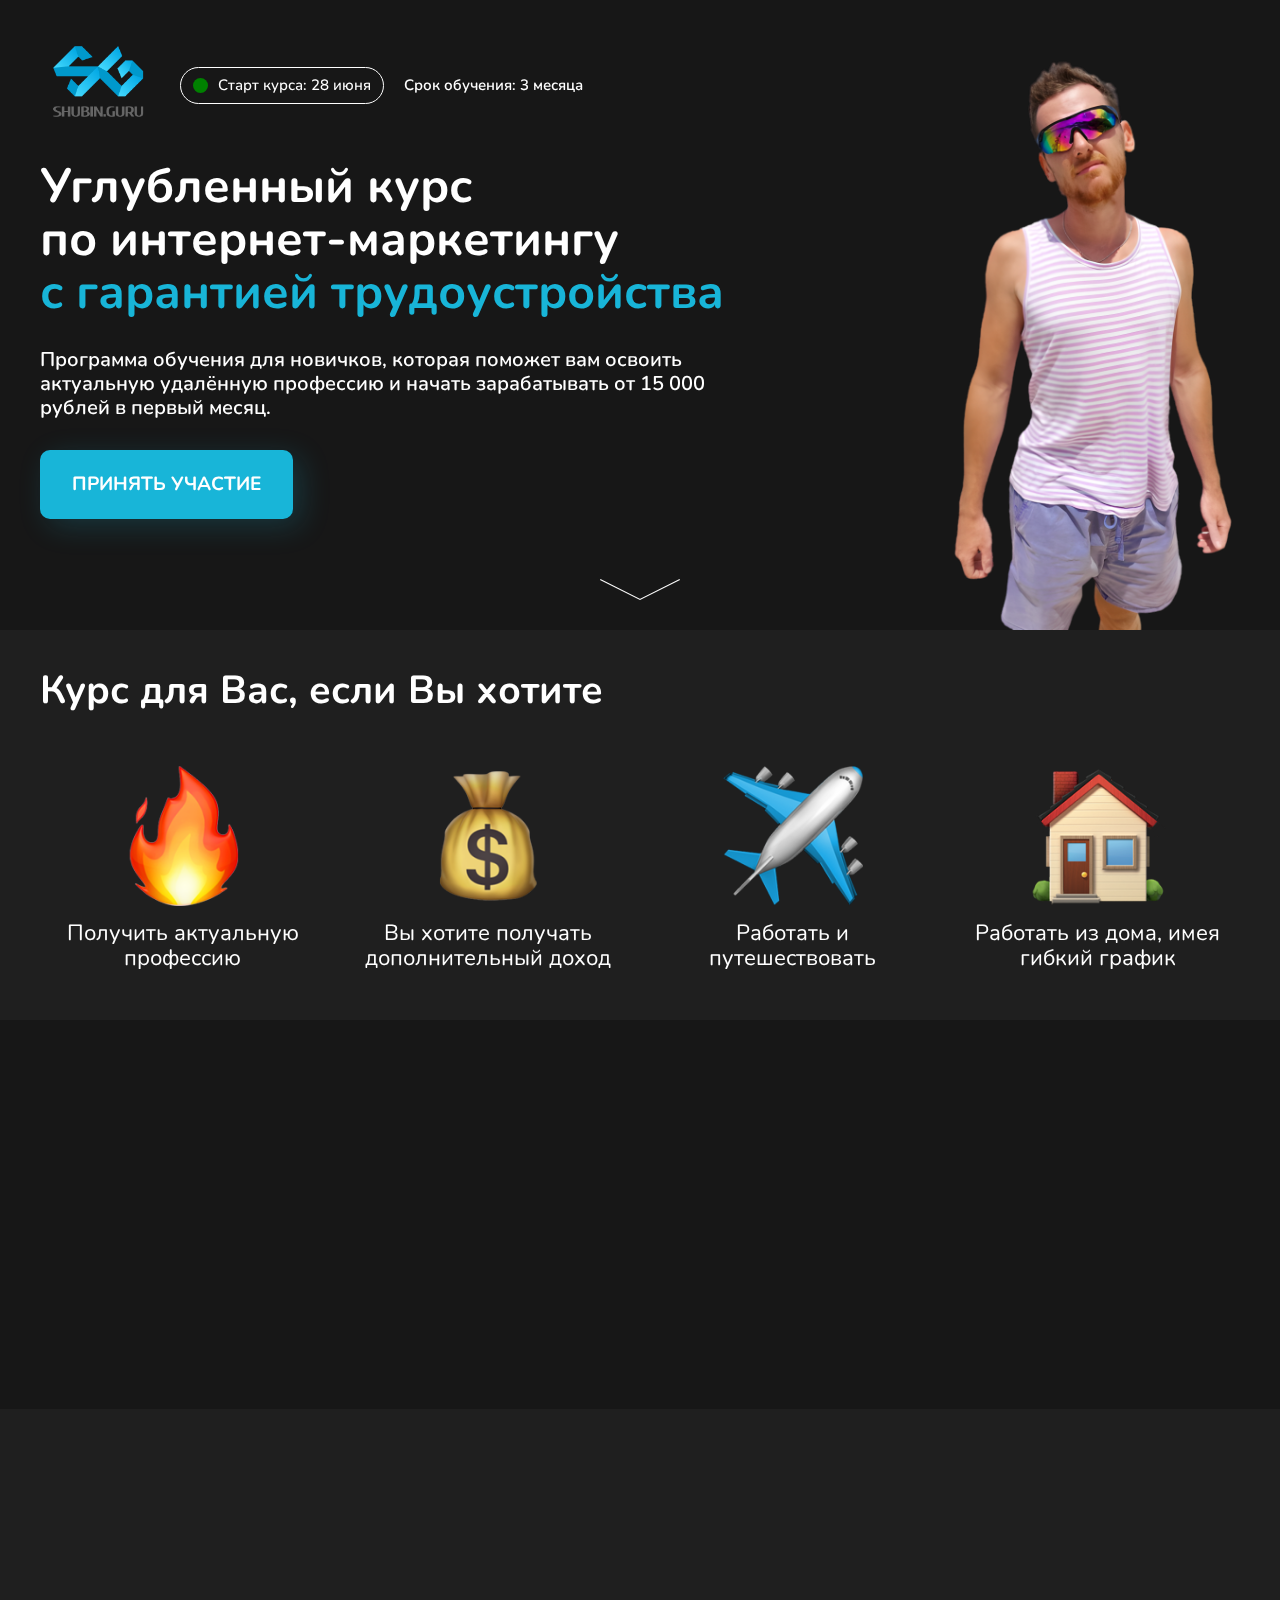
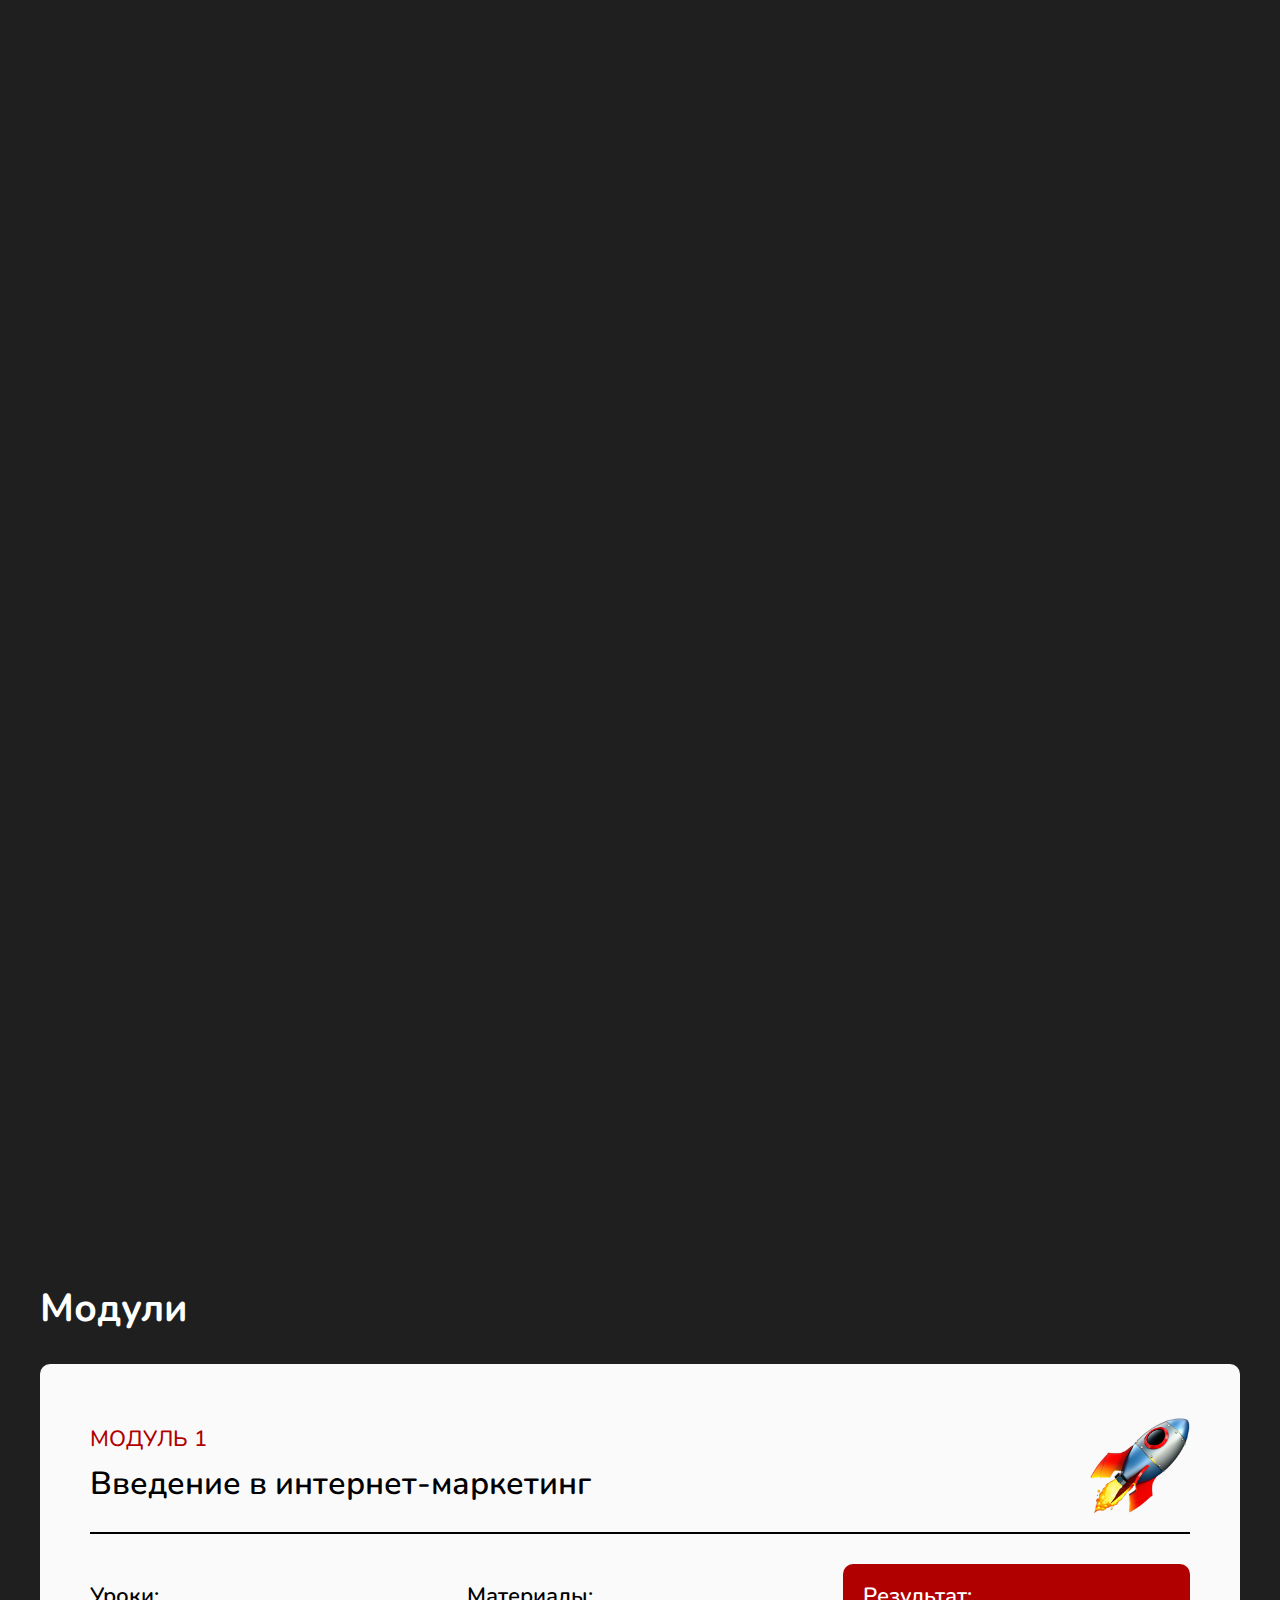
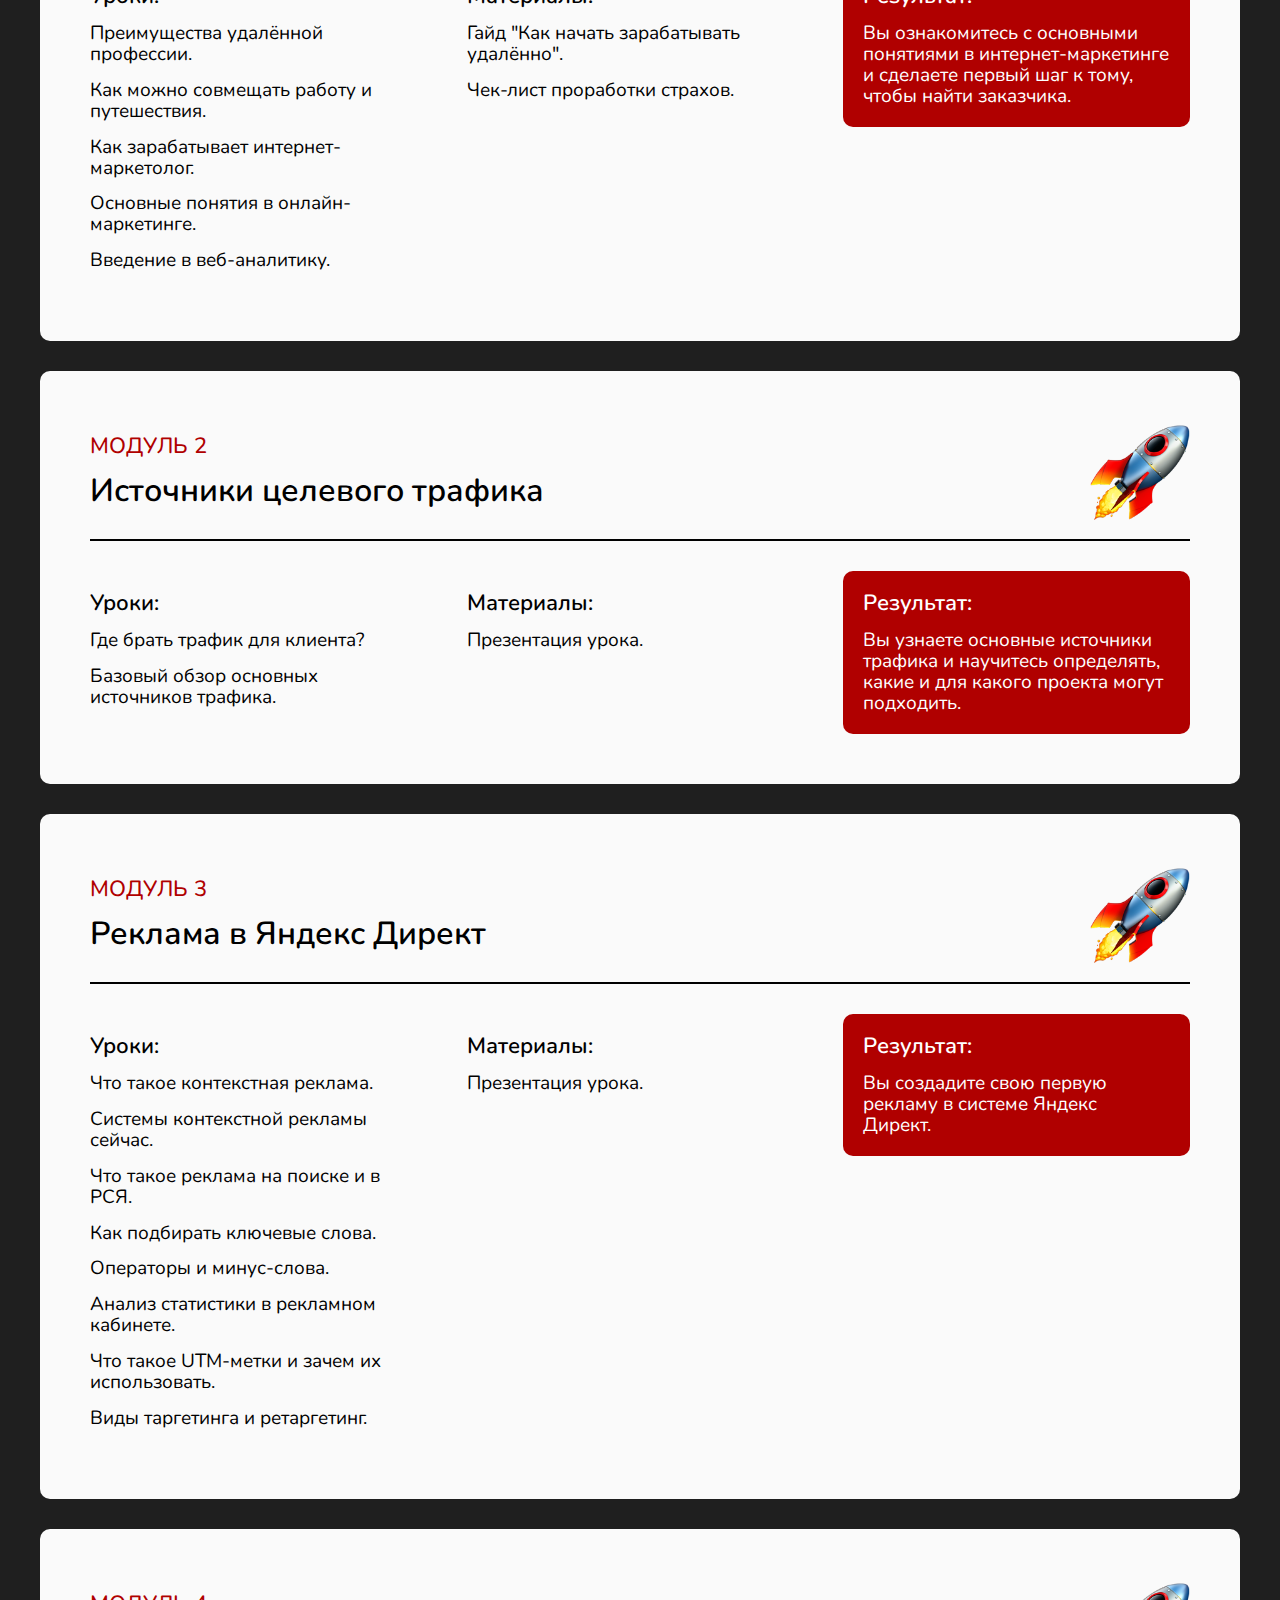
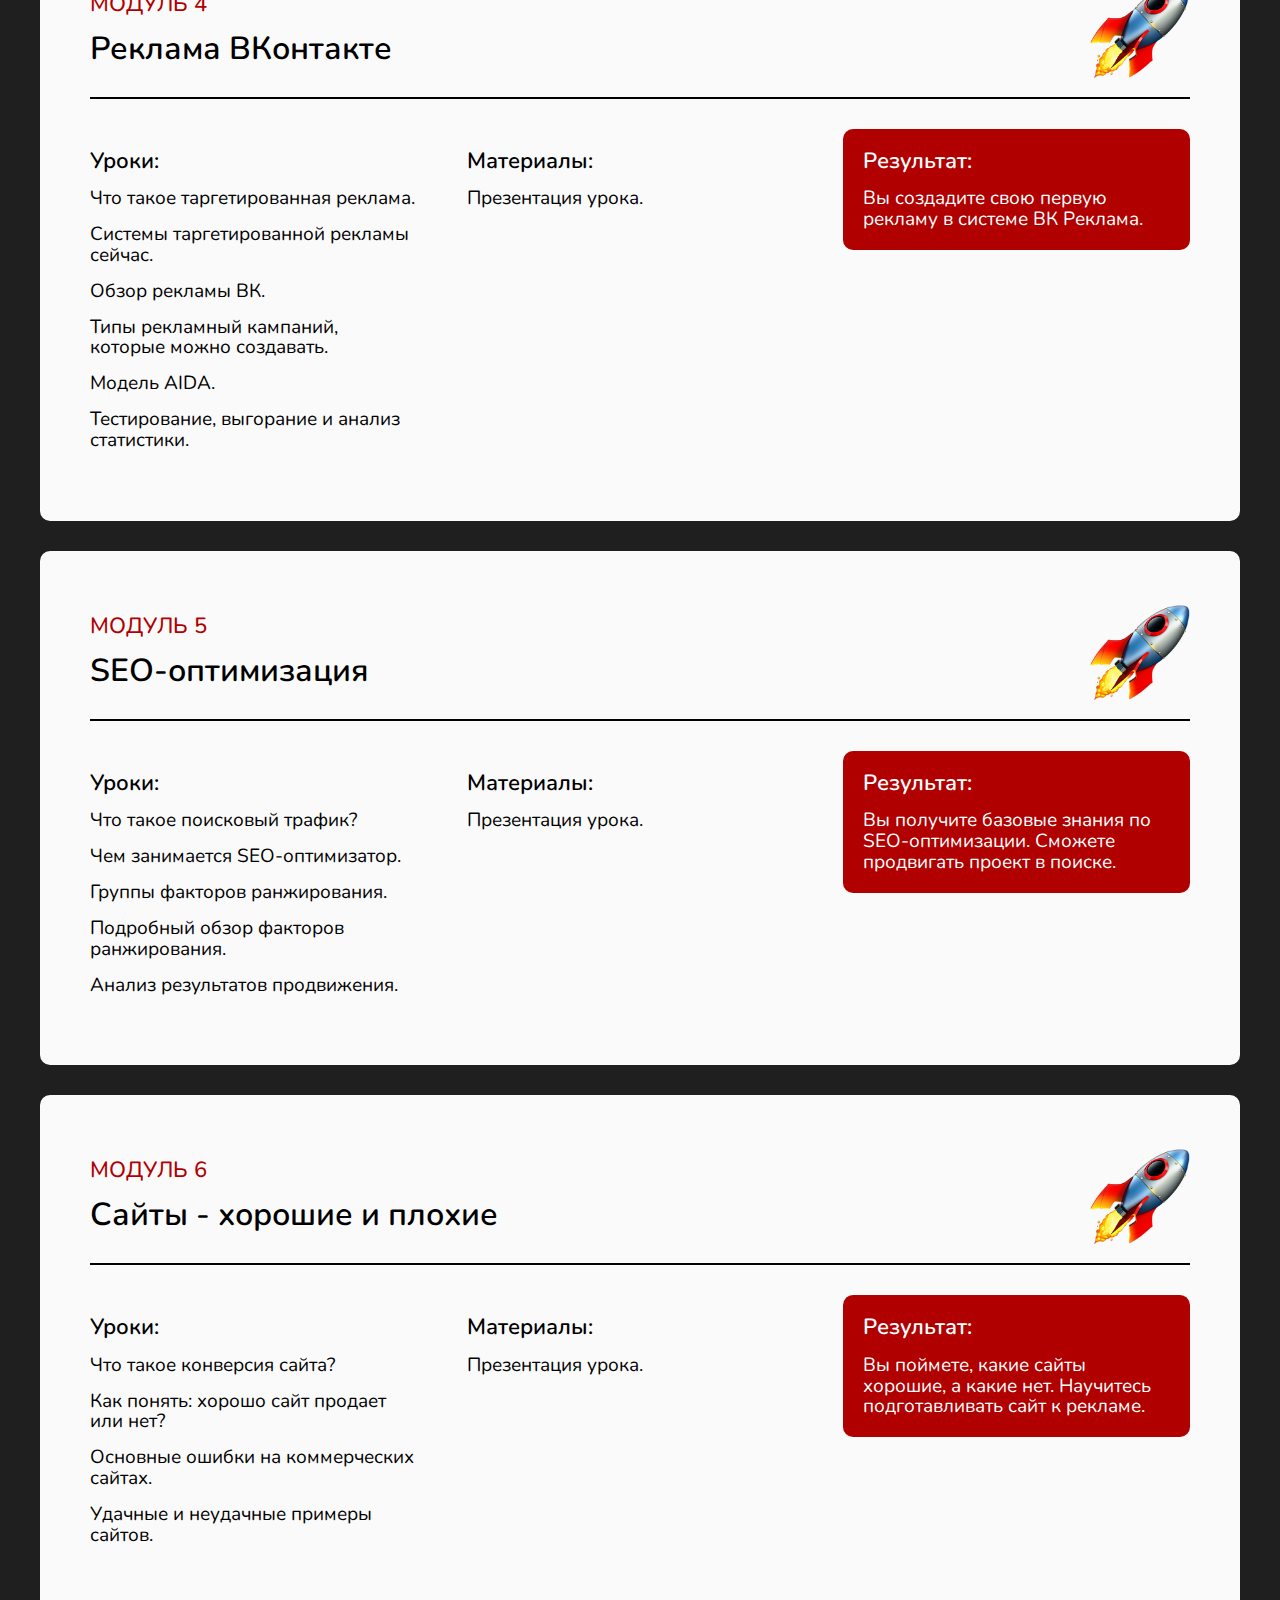
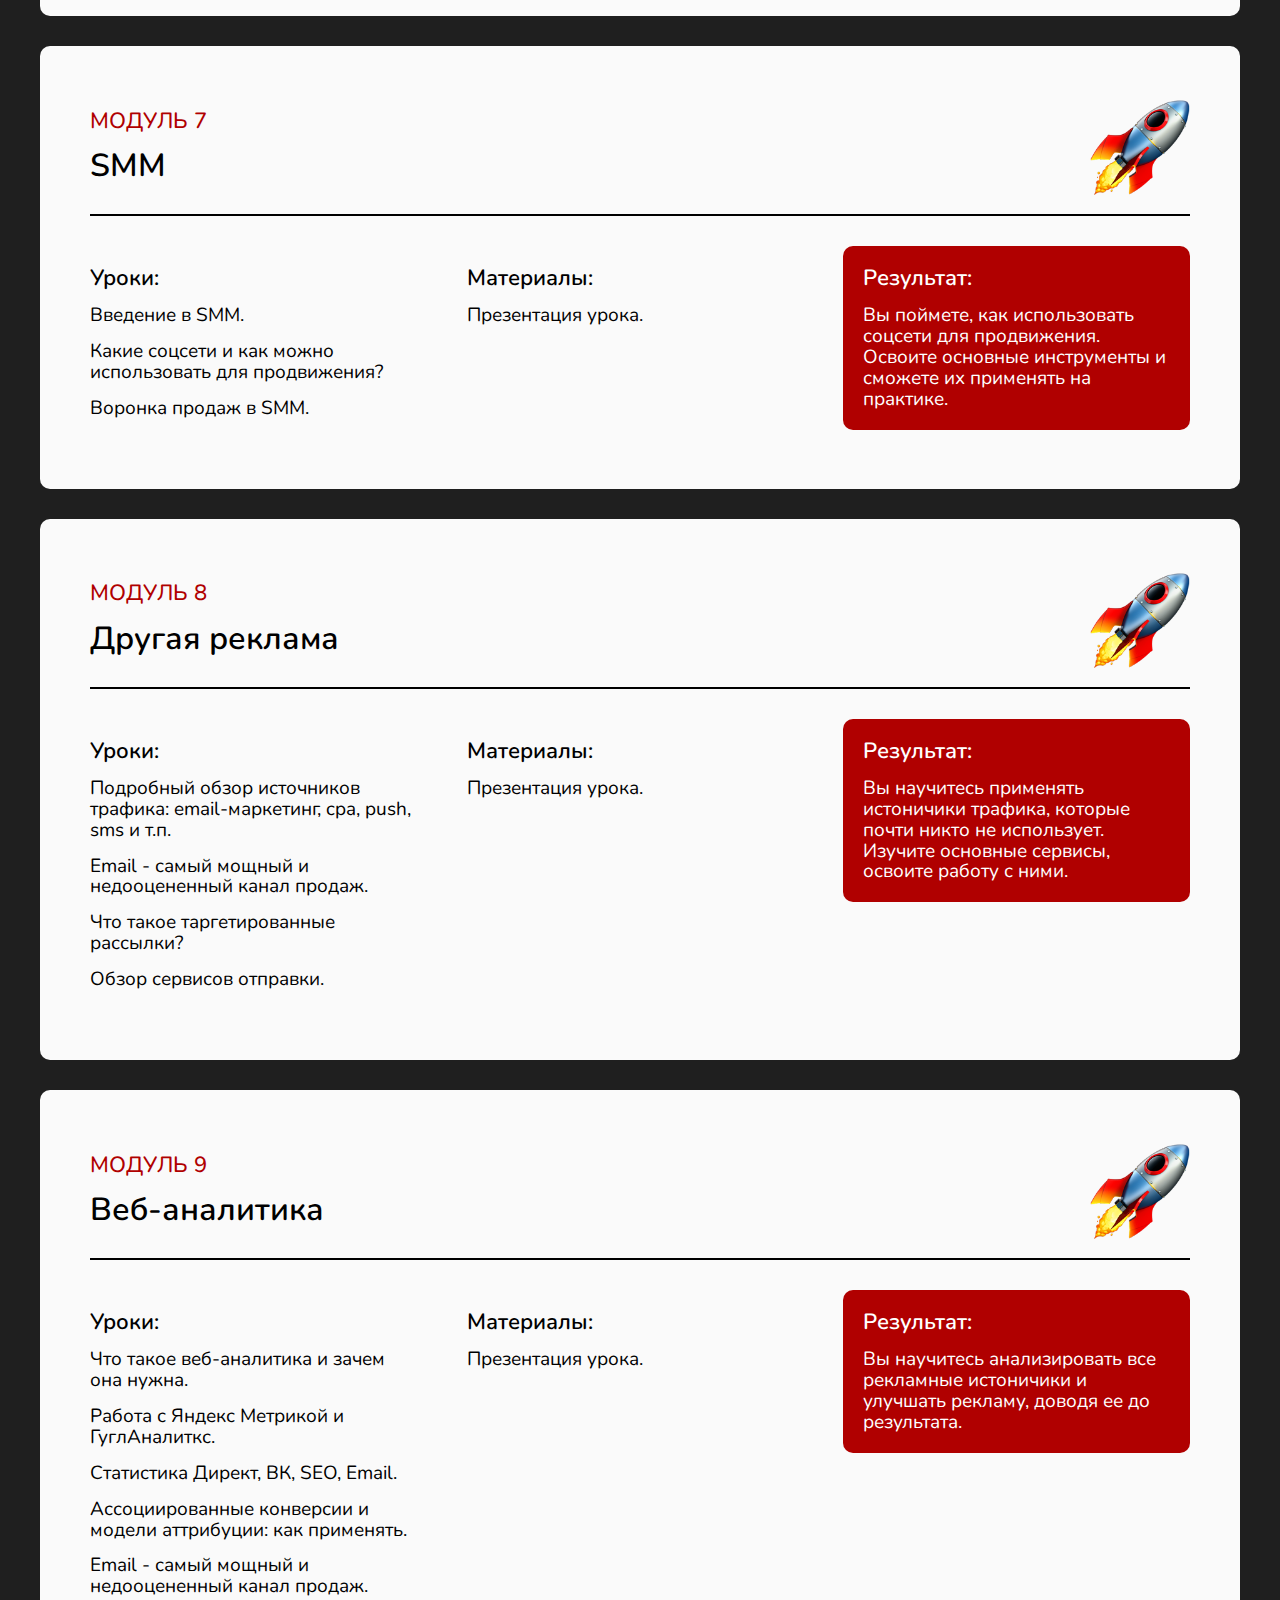
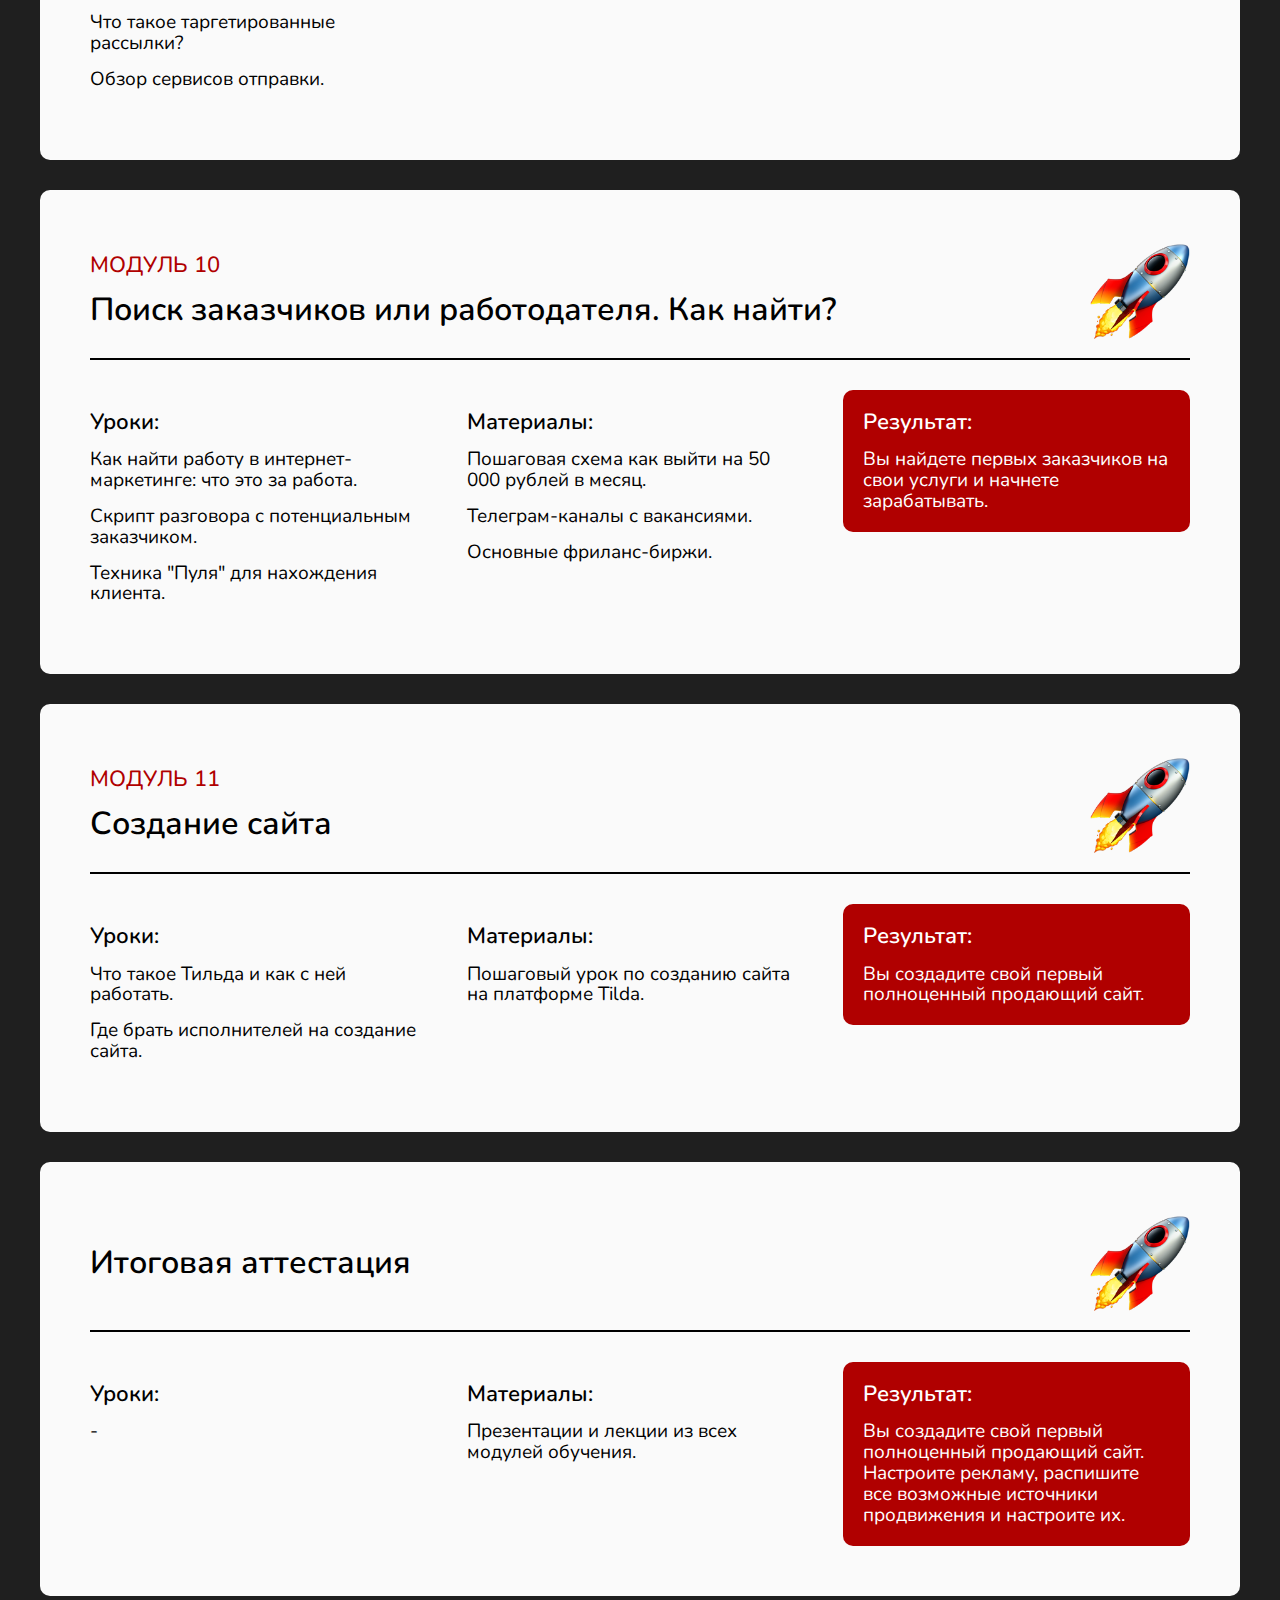
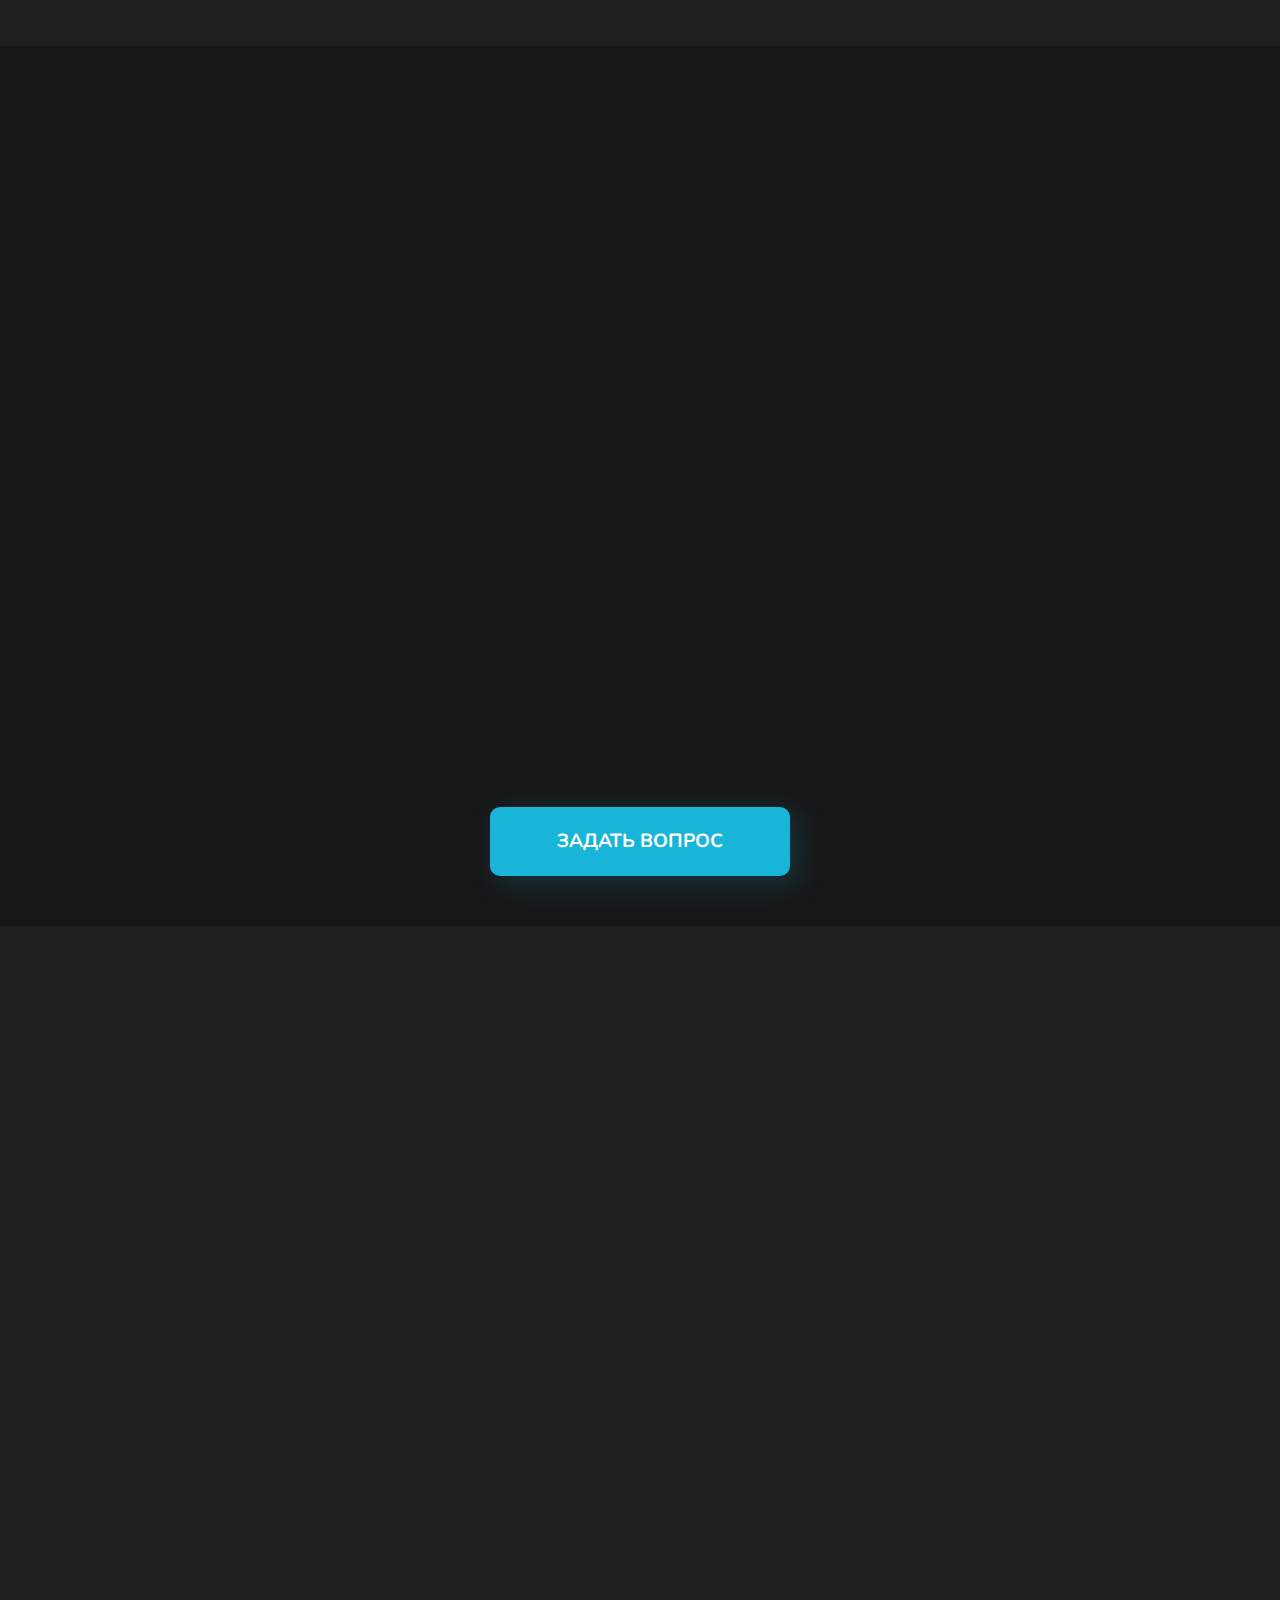
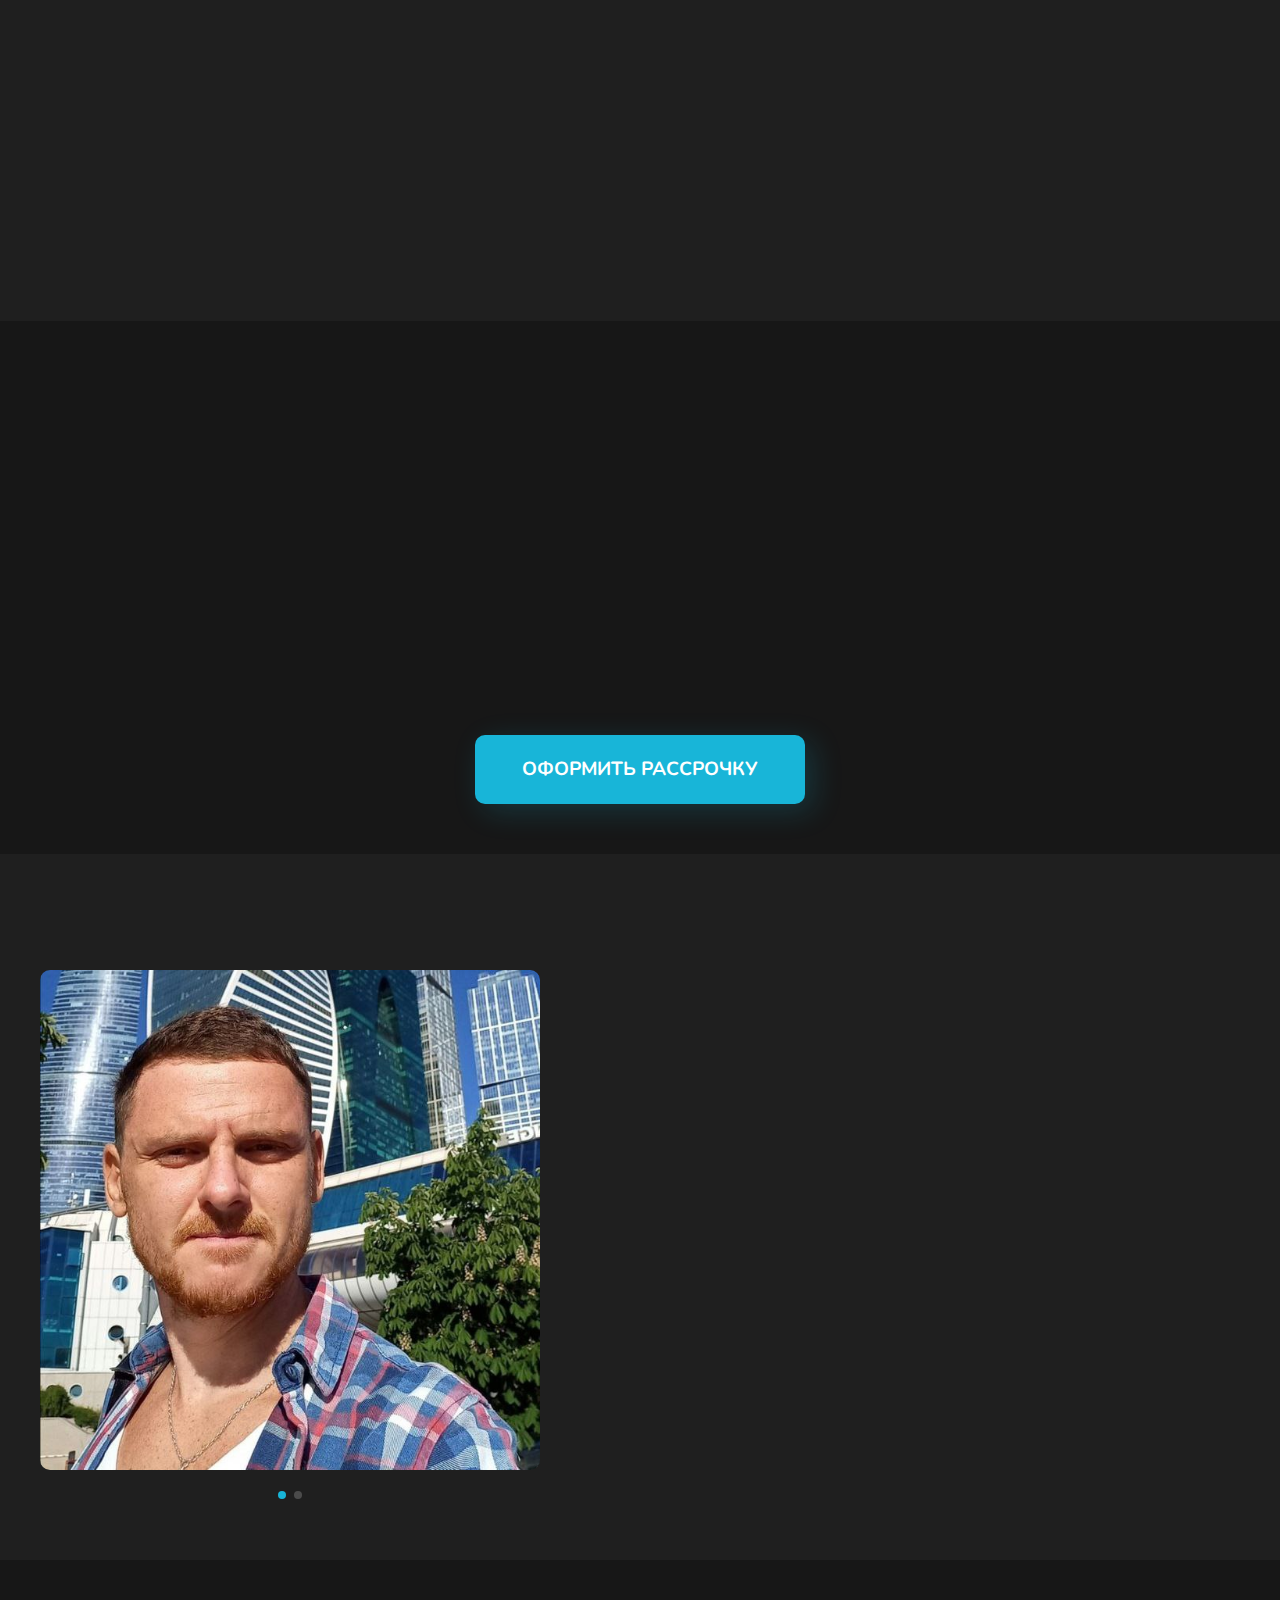
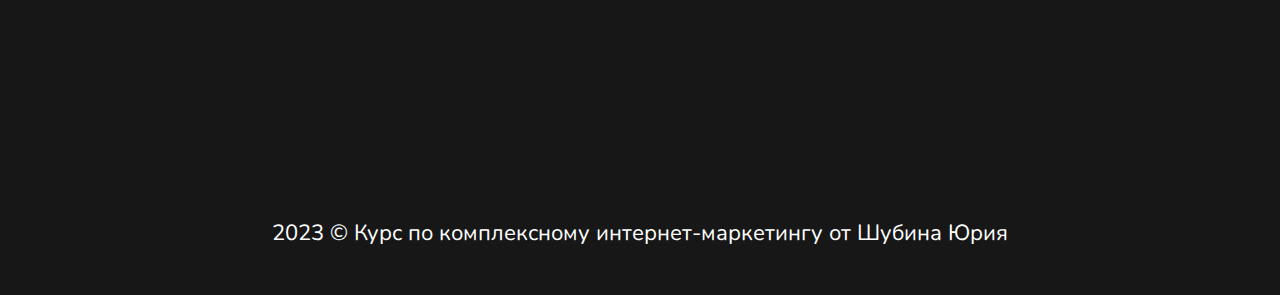
==== commit e756550b: "fix: v30" ====
--- a/index.html
+++ b/index.html
@@ -26,6 +26,24 @@
 
 <body class="main__body">
 
+<!-- Yandex.Metrika counter --> 
+<script type="text/javascript" > 
+   (function(m,e,t,r,i,k,a){m[i]=m[i]||function(){(m[i].a=m[i].a||[]).push(arguments)}; 
+   m[i].l=1*new Date(); 
+   for (var j = 0; j < document.scripts.length; j++) {if (document.scripts[j].src === r) { return; }} 
+   k=e.createElement(t),a=e.getElementsByTagName(t)[0],k.async=1,k.src=r,a.parentNode.insertBefore(k,a)}) 
+   (window, document, "script", "https://mc.yandex.ru/metrika/tag.js", "ym"); 
+ 
+   ym(13626140, "init", { 
+        clickmap:true, 
+        trackLinks:true, 
+        accurateTrackBounce:true, 
+        webvisor:true 
+   }); 
+</script> 
+<noscript><div><img src="https://mc.yandex.ru/watch/13626140" style="position:absolute; left:-9999px;" alt="" /></div></noscript> 
+<!-- /Yandex.Metrika counter -->
+
 <!-- Main Page -->
 <main>
 
@@ -44,7 +62,7 @@
                         <p class="hero__top-text medium">Старт курса: 28 июня</p>
                     </div>
     
-                    <p class="hero__top-text">Срок обучения: 8 недель</p>
+                    <p class="hero__top-text">Срок обучения: 3 месяца</p>
                 </div>
     
                 <h1 class="hero__title">
@@ -93,10 +111,10 @@
                 </div> -->
             </div>
 
-            <!-- <div class="hero__img-box">
-                <img class="hero__img" src="./img/hero/hero-img.png" alt="hero-img">
-
-            </div> -->
+            <div class="hero__img-box">
+                <img class="hero__img" src="./img/man-1.png" alt="hero-img">
+
+            </div>
         </div>
 
         <div class="hero__bottom-arrow">
@@ -238,7 +256,7 @@
                 <div class="box__item-icon">
                     <img src="./img/tarif-1.png" alt="icon">
                 </div>
-                <p class="box__item-title">Тариф «Базовый»<br> <s>70 000 ₽</s><br> 59 900 ₽</p>
+                <p class="box__item-title">Тариф «Базовый»<br> <s>70 000 ₽</s><br> 59 900 ₽<br><span>4991 ₽ в месяц</span></p>
                 <ul class="box__item-list">
                     <li class="box__item-text"><span>Модуль 1.</span> Введение в курс</li>
                     <li class="box__item-text"><span>Модуль 2.</span> Источники целевого трафика</li>
@@ -280,7 +298,7 @@
                 <div class="box__item-icon">
                     <img src="./img/tarif-2.png" alt="icon">
                 </div>
-                <p class="box__item-title">Тариф «Про»<br> <s>100 000 ₽</s><br> 89 900 ₽</p>
+                <p class="box__item-title">Тариф «Про»<br> <s>100 000 ₽</s><br> 89 900 ₽<br><span>7 491 ₽ в месяц</span></p>
                 <ul class="box__item-list">
                     <li class="box__item-text"><span>Модуль 1.</span> Введение в курс</li>
                     <li class="box__item-text"><span>Модуль 2.</span> Источники целевого трафика</li>
@@ -325,7 +343,7 @@
                 <div class="box__item-icon">
                     <img src="./img/tarif-1.png" alt="icon">
                 </div>
-                <p class="box__item-title">Тариф «Индивидуальный»<br> <s>180 000 ₽</s><br> 149 900 ₽</p>
+                <p class="box__item-title">Тариф «Индивидуальный»<br> <s>180 000 ₽</s><br> 149 900 ₽<br><span>12 491 ₽ в месяц</span></p>
                 <ul class="box__item-list">
                     <li class="box__item-text"><span>Модуль 1.</span> Введение в курс</li>
                     <li class="box__item-text"><span>Модуль 2.</span> Источники целевого трафика</li>
@@ -905,6 +923,10 @@
                     </div>
                 </div>
             </div>
+
+            <a class="hero__btn answer__btn" id="btn7">ЗАДАТЬ ВОПРОС</a>
+
+            
         </div>
     </div>
 </section>
@@ -1372,6 +1394,34 @@
 </div>
 
 
+<div id="modal7" class="mfp-hide">
+    <div class="tinkoffPayWidget tinkoffPayForm">
+        <div class="modal__top">
+            <p class="modal__title" id="modal-title">ЗАДАТЬ ВОПРОС</p>
+            <button title="Закрыть" class="mfp-close">×</button>
+        </div>
+
+        <!-- Form -->
+        <form class="contact-form" id="contact-form" method="post" action="send.php" onsubmit="return validate_form ( );">
+            <input name="email" type="email" placeholder="Email"/>
+
+            <input required name="text" type="text" placeholder="Задайте вопрос" class="form__input" />
+            
+            <input required name="phone" type="text" placeholder="Номер телефона*" class="form__input" />
+
+            <button class="hero__btn form__btn" type="submit">Отправить</button>
+        </form>
+
+        <div class="thanks">
+            <p class="thanks__title">Спасибо! Данные успешно отправлены.</p>
+            <!-- <p class="thanks__pretitle"></p> -->
+            <a class="thanks__link hero__btn" target="_blank" href="https://t.me/+oh7s4EQp0oQzM2Yy">Вступайте в телеграм чат!</a>
+        </div>
+
+        
+    </div>
+</div>
+
 </body>
 
 <script src="https://code.jquery.com/jquery-3.7.0.min.js" integrity="sha256-2Pmvv0kuTBOenSvLm6bvfBSSHrUJ+3A7x6P5Ebd07/g=" crossorigin="anonymous"></script>
--- a/css/main.css
+++ b/css/main.css
@@ -16,9 +16,18 @@
   padding-bottom: 50px;
 }
 
+.open {
+  display: block !important;
+}
+
+.hidden {
+  display: none !important;
+}
+
 @media (max-width: 768px) {
   .hero {
     background-image: none;
+    padding-bottom: 0;
   }
 }
 .hero__wrapper {
@@ -28,6 +37,24 @@
   .hero__wrapper {
     padding-top: 40px;
   }
+}
+.hero__img-box {
+  max-width: 300px;
+  width: 100%;
+  margin: 0 auto;
+}
+@media (min-width: 768px) {
+  .hero__img-box {
+    display: none;
+  }
+}
+.hero__img {
+  max-width: 300px;
+  width: 100%;
+  margin: 0 auto;
+}
+.hero__img img {
+  margin: 0 auto;
 }
 .hero__top-date {
   min-width: auto;
@@ -46,16 +73,31 @@
     font-size: 25px;
   }
 }
+@media (max-width: 480px) {
+  .hero__title {
+    text-align: center;
+  }
+}
 @media (max-width: 920px) {
   .hero__pretitle-2 {
     font-size: 18px;
   }
 }
+@media (max-width: 480px) {
+  .hero__pretitle-2 {
+    text-align: center;
+  }
+}
 .hero__btn {
   cursor: pointer;
 }
 .hero__bottom-arrow {
   margin-top: 40px;
+}
+@media (max-width: 768px) {
+  .hero__bottom-arrow {
+    display: none;
+  }
 }
 @media (max-width: 480px) {
   .hero__bottom-arrow {
@@ -142,6 +184,9 @@
 .box__item-title s {
   font-size: 22px;
 }
+.box__item-title span {
+  color: gray;
+}
 @media (max-width: 920px) {
   .box__item-title {
     font-size: 25px;
@@ -277,6 +322,9 @@
 .tarif__item:nth-child(2) .box__item-title::after {
   background: #fff;
 }
+.tarif__item:nth-child(2) .box__item-title span {
+  color: #d8d5d5;
+}
 .tarif__item:nth-child(2) .hero__btn {
   background: #fff;
   color: #B00000;
@@ -435,6 +483,11 @@
 
 .answer {
   background: #171717;
+}
+.answer__btn {
+  max-width: 300px;
+  width: 100%;
+  margin: 30px auto 0;
 }
 
 .accordion .accordion__item {
@@ -892,4 +945,26 @@
   width: auto;
   height: auto;
   line-height: 1;
+  margin-left: auto;
+}
+
+.thanks {
+  display: none;
+  padding: 20px 0 0;
+  flex-direction: column;
+  gap: 25px;
+  align-items: center;
+}
+.thanks__title {
+  font-size: 24px;
+  line-height: 1.1;
+  text-align: center;
+  color: #000;
+  margin-bottom: 10px;
+}
+.thanks__pretitle {
+  font-size: 22px;
+  line-height: 1.1;
+  text-align: center;
+  color: #000;
 }/*# sourceMappingURL=main.css.map */